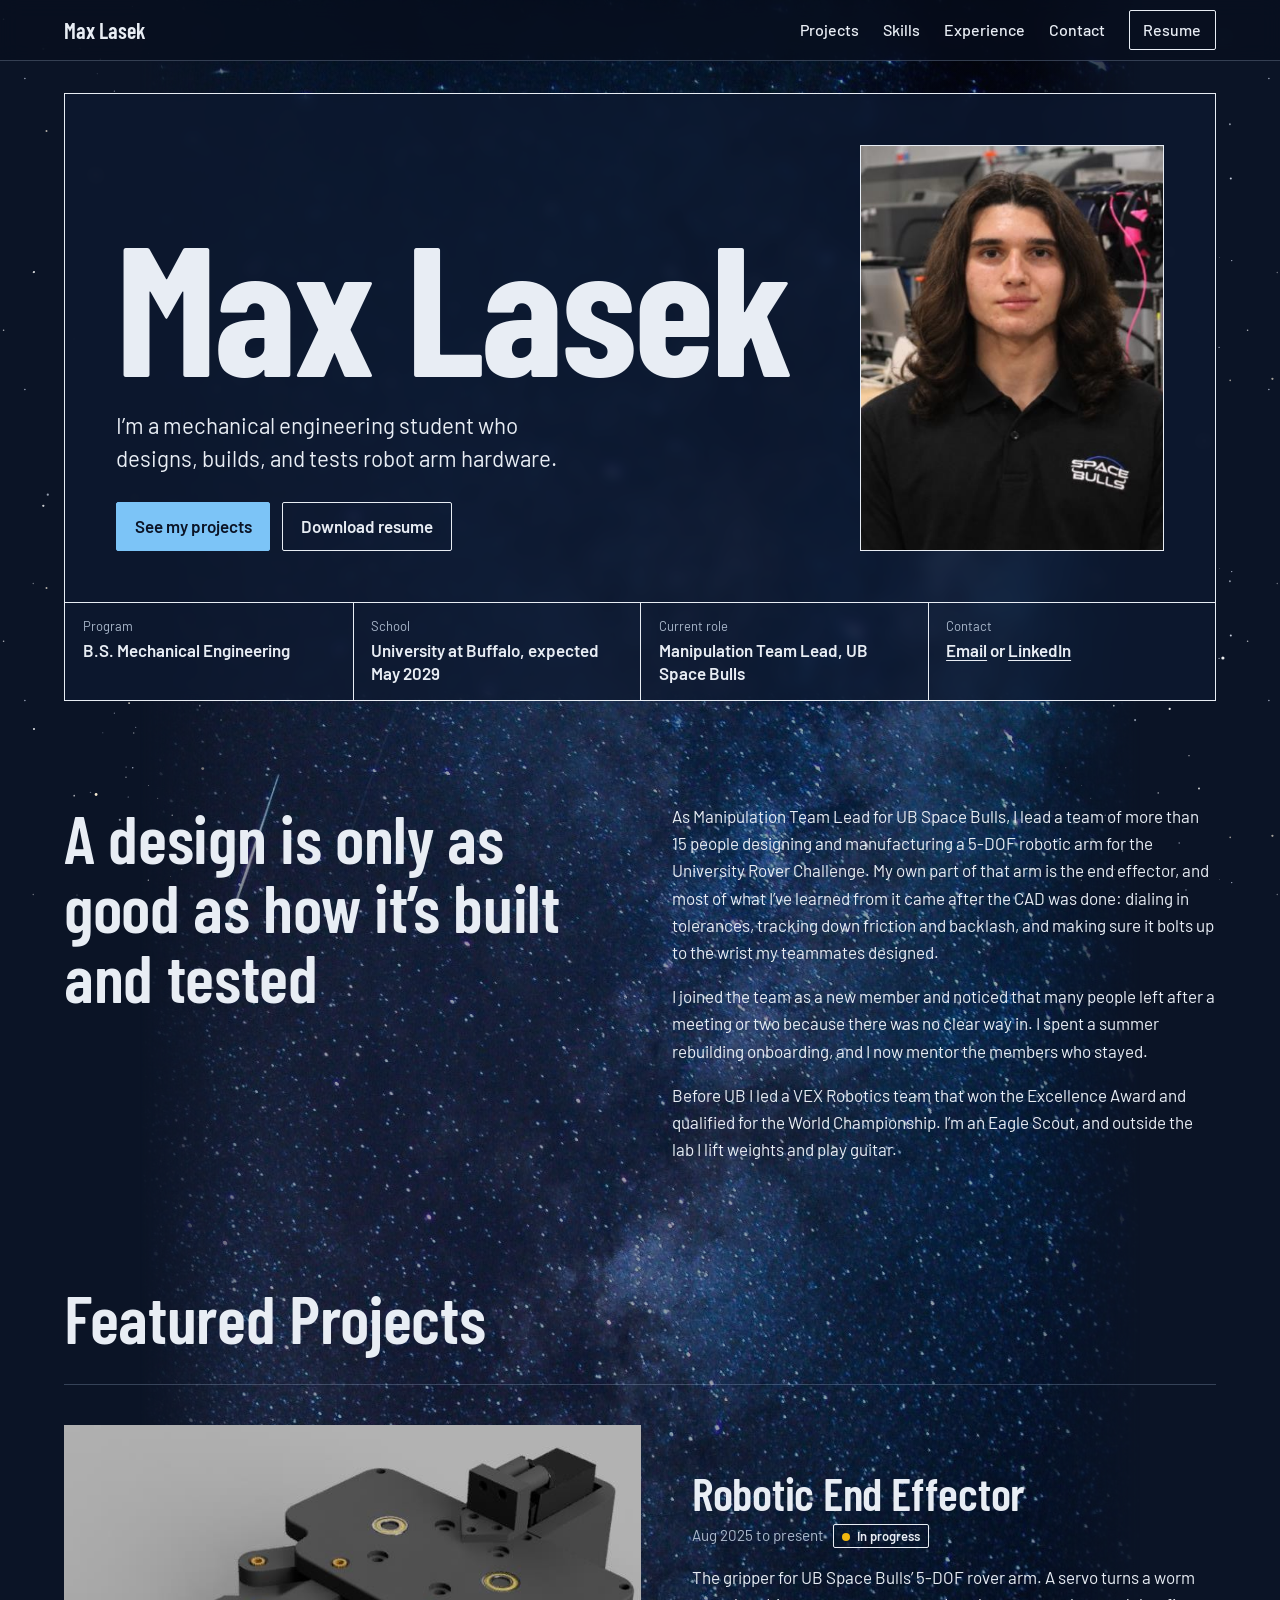
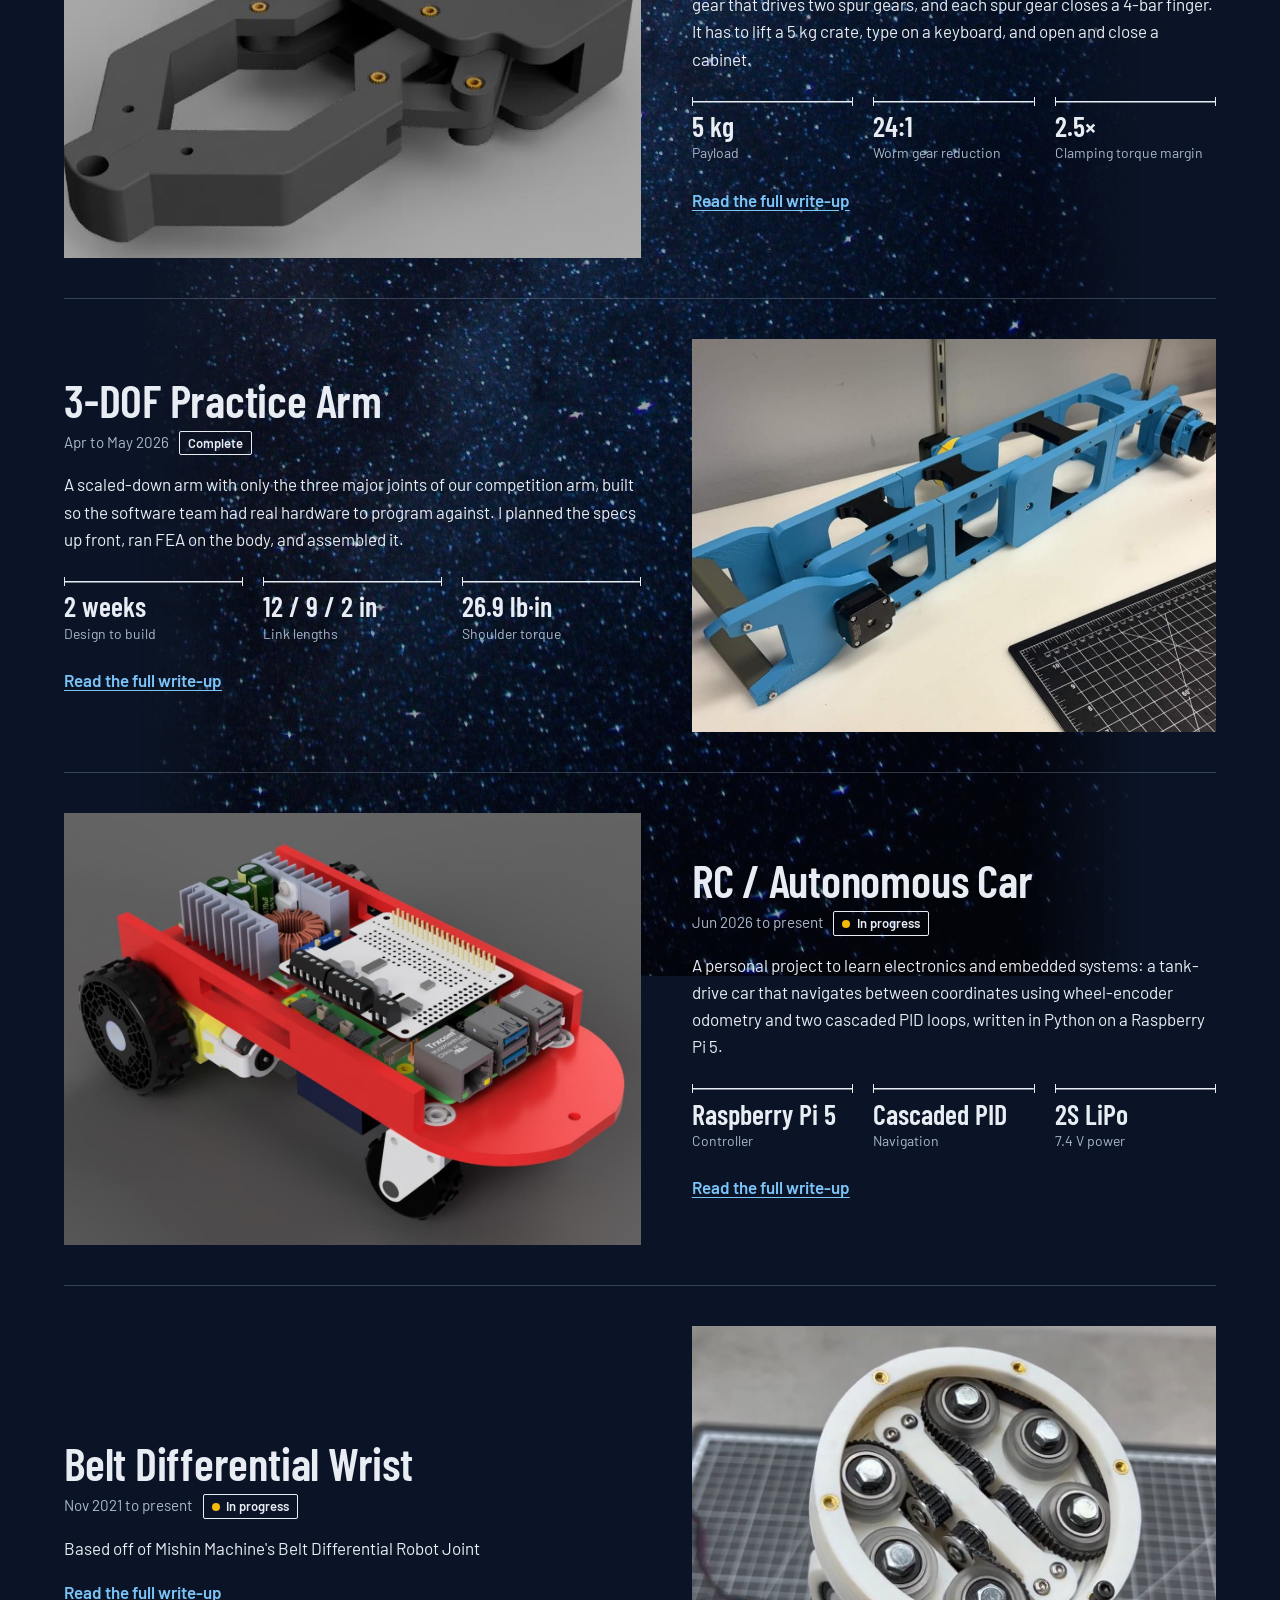
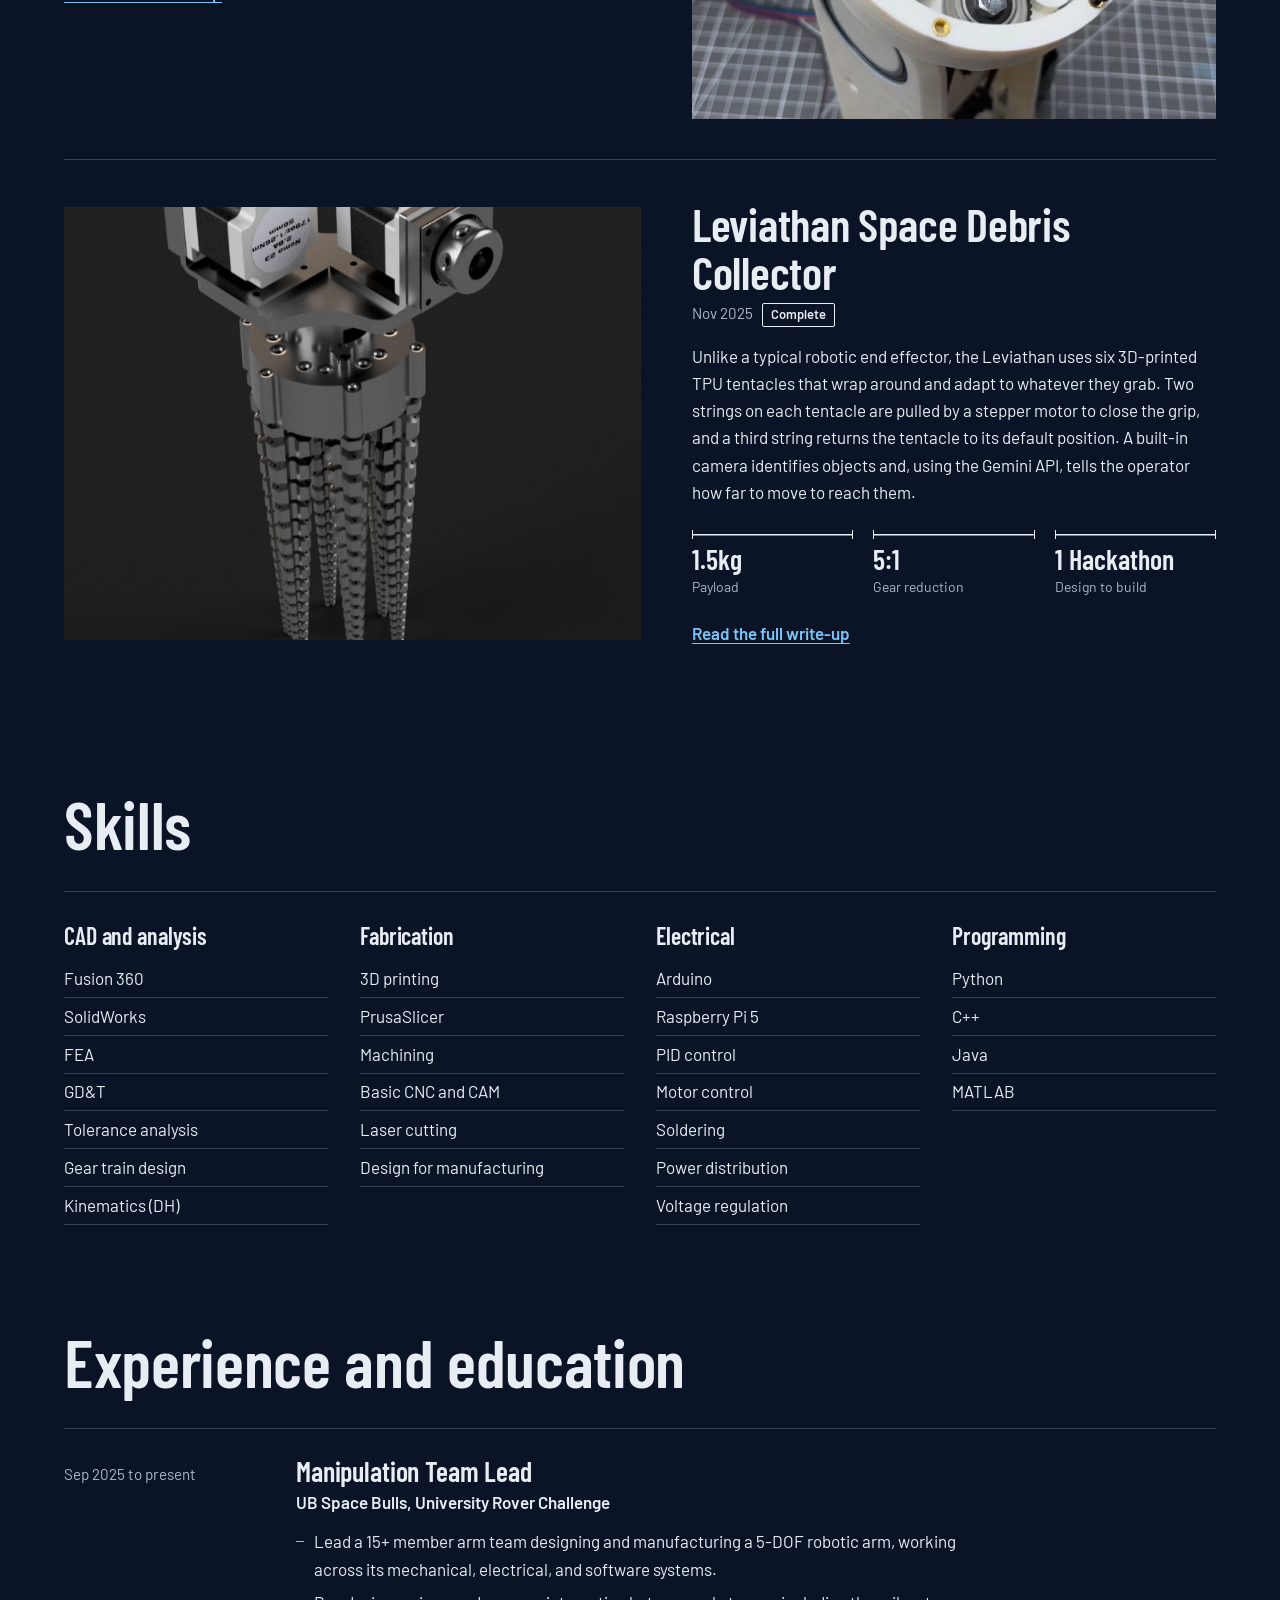
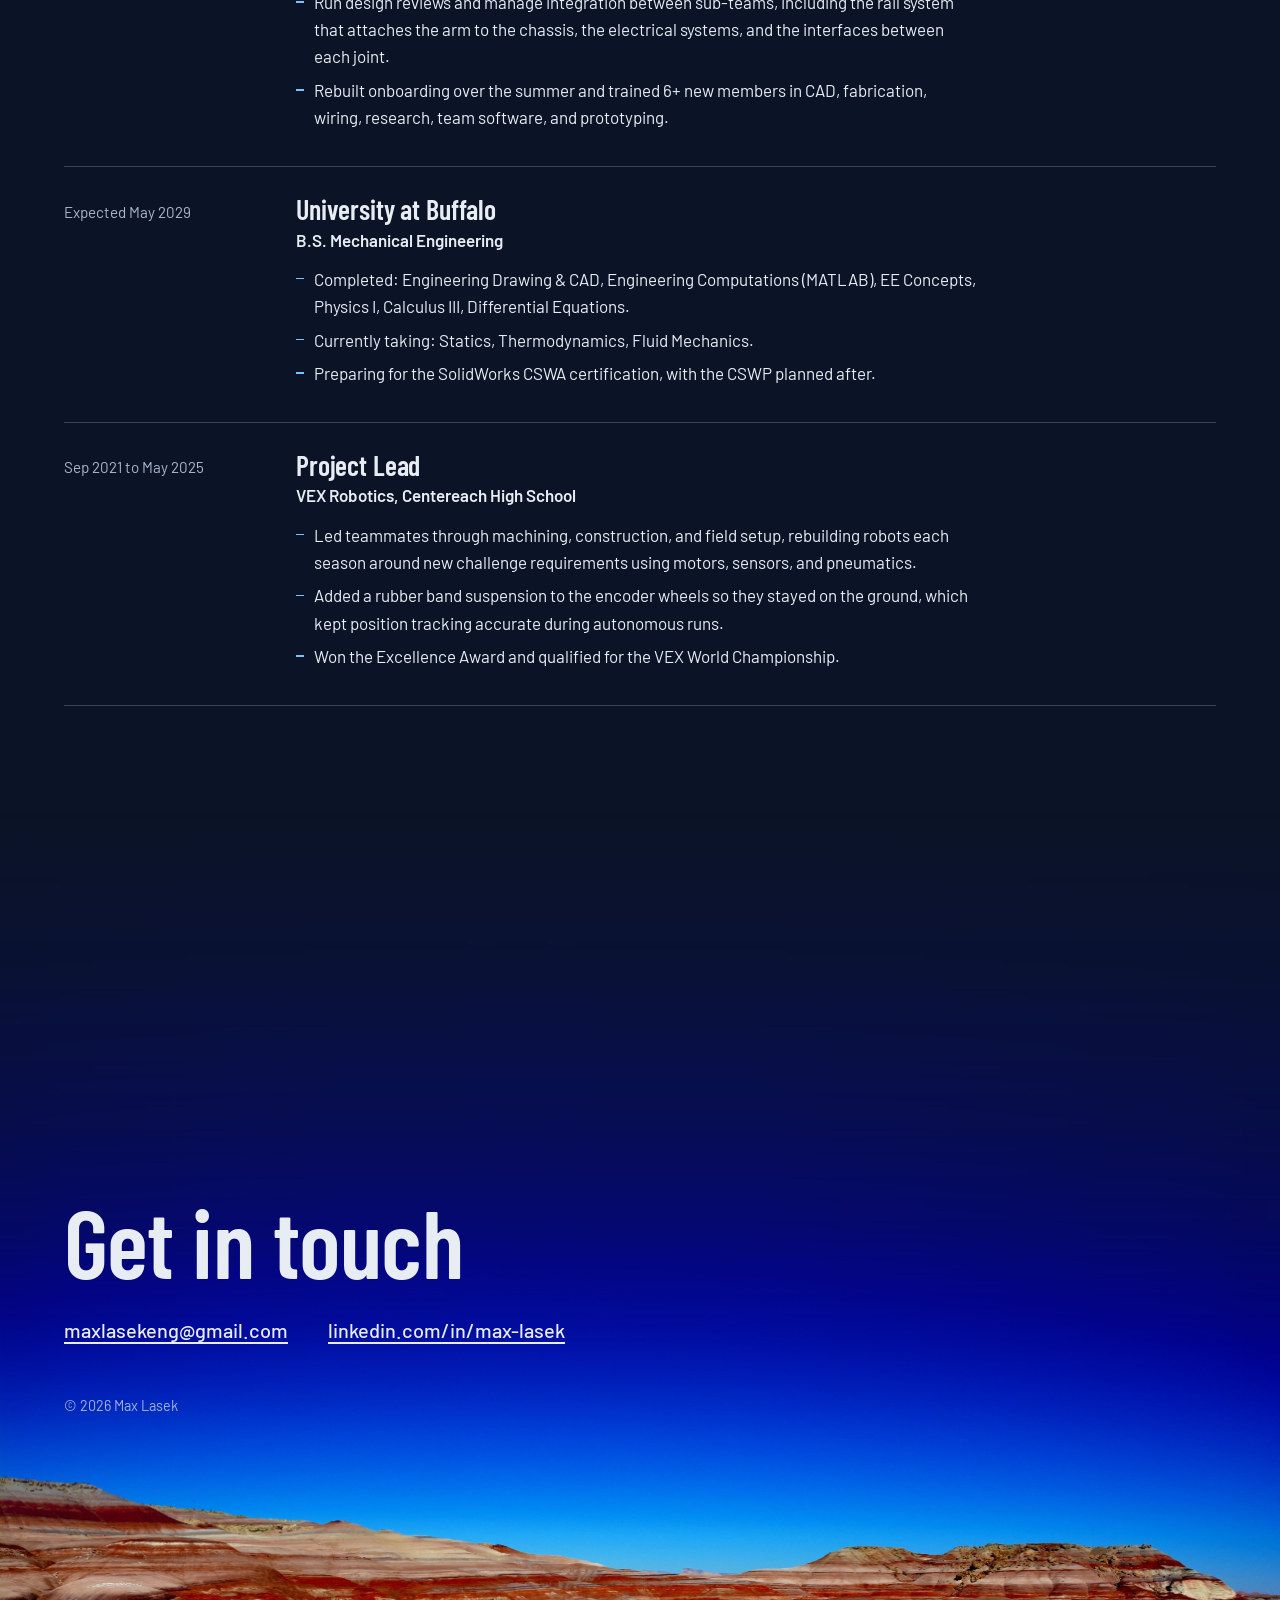
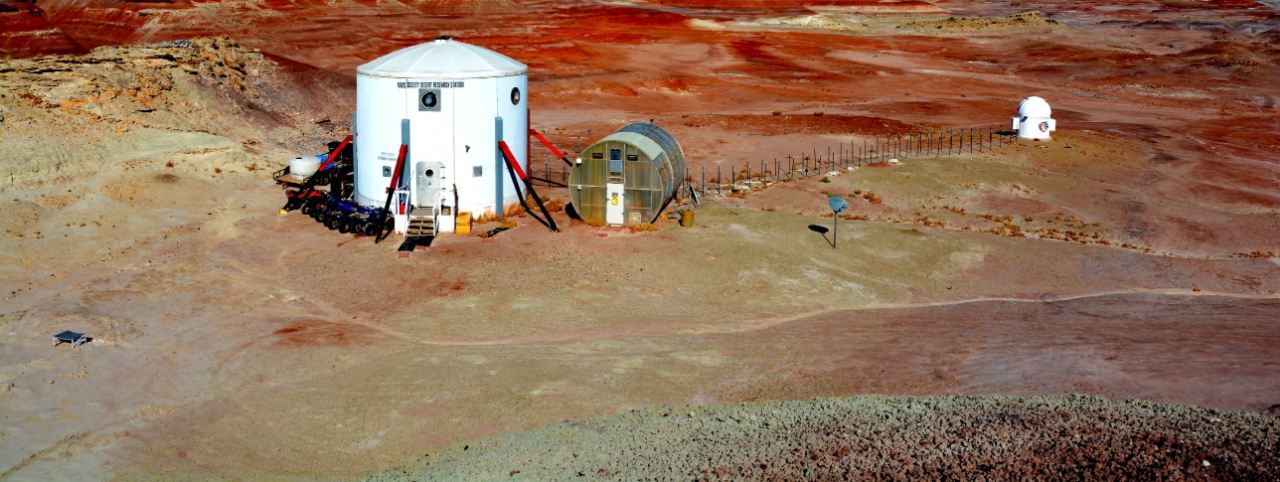
==== index.html @ e9ad7521 "Edit Home page via site editor" ====
<!DOCTYPE html>
<html lang="en"><head>
<meta charset="utf-8">
<meta name="viewport" content="width=device-width, initial-scale=1">
<title>Max Lasek | Mechanical Engineering Portfolio</title>
<meta name="description" content="Max Lasek, mechanical engineering student at the University at Buffalo and Manipulation Team Lead for UB Space Bulls. Robotics, CAD, and hands-on hardware.">
<link rel="icon" href="data:image/svg+xml,%3Csvg xmlns='http://www.w3.org/2000/svg' viewBox='0 0 64 64'%3E%3Crect width='64' height='64' fill='%23132238'/%3E%3Ctext x='32' y='44' font-family='Arial Narrow,Arial' font-weight='700' font-size='34' fill='%23fff' text-anchor='middle'%3EML%3C/text%3E%3C/svg%3E">
<link rel="preconnect" href="https://fonts.googleapis.com">
<link rel="preconnect" href="https://fonts.gstatic.com" crossorigin="">
<link href="https://fonts.googleapis.com/css2?family=Barlow:wght@400;500;600&amp;family=Barlow+Condensed:wght@600;700&amp;display=swap" rel="stylesheet">
<link rel="stylesheet" href="css/style.css">
</head>
<body>
<a class="skip" href="#main">Skip to content</a>
<header class="site-header">
  <div class="wrap">
    <a class="wordmark" href="index.html">Max Lasek</a>
    <nav class="site-nav" aria-label="Main">
      <a href="index.html#projects">Projects</a>
      <a class="hide-sm" href="index.html#skills">Skills</a>
      <a class="hide-sm" href="index.html#experience">Experience</a>
      <a href="index.html#contact">Contact</a>
      <a class="button" href="resume/Max-Lasek-Resume.pdf">Resume</a>
    </nav>
  </div>
</header>

<main id="main">
  <div class="wrap">
    <section class="sheet" aria-label="Introduction">
      <div class="sheet-main">
        <div>
          <h1>Max Lasek</h1>
          <p class="lede">I’m a mechanical engineering student who designs, builds, and tests robot arm hardware.</p>
          <div class="actions">
            <a class="button solid" href="#projects">See my projects</a>
            <a class="button" href="resume/Max-Lasek-Resume.pdf">Download resume</a>
          </div>
        </div>
        <img class="portrait" src="images/headshot.jpg" alt="Max Lasek in a Space Bulls polo, standing in the UB engineering lab" width="412" height="556">
      </div>
      <dl class="title-block">
        <div><dt>Program</dt><dd>B.S. Mechanical Engineering</dd></div>
        <div><dt>School</dt><dd>University at Buffalo, expected May 2029</dd></div>
        <div><dt>Current role</dt><dd>Manipulation Team Lead, UB Space Bulls</dd></div>
        <div><dt>Contact</dt><dd><a href="mailto:maxlasekeng@gmail.com">Email</a> or <a href="https://www.linkedin.com/in/max-lasek">LinkedIn</a></dd></div>
      </dl>
    </section>
  </div>

  <section class="section" id="about">
    <div class="wrap about">
      <h2>A design is only as good as how it’s built and tested</h2>
      <div>
        <p>As Manipulation Team Lead for UB Space Bulls, I lead a team of more than 15 people designing and manufacturing a 5-DOF robotic arm for the University Rover Challenge. My own part of that arm is the end effector, and most of what I’ve learned from it came after the CAD was done: dialing in tolerances, tracking down friction and backlash, and making sure it bolts up to the wrist my teammates designed.</p>
        <p>I joined the team as a new member and noticed that many people left after a meeting or two because there was no clear way in. I spent a summer rebuilding onboarding, and I now mentor the members who stayed.</p>
        <p>Before UB I led a VEX Robotics team that won the Excellence Award and qualified for the World Championship. I’m an Eagle Scout, and outside the lab I lift weights and play guitar.</p>
      </div>
    </div>
  </section>

  <section class="section" id="projects">
    <div class="wrap">
      <h2>Featured Projects</h2>
    <article class="project">
      <a class="project-media" href="projects/end-effector.html" tabindex="-1" aria-hidden="true"><img src="images/effector-iso.jpg" alt="" loading="lazy"></a>
      <div>
        <h3><a href="projects/end-effector.html">Robotic End Effector</a></h3>
        <p class="when">Aug 2025 to present<span class="status active">In progress</span></p>
        <p>The gripper for UB Space Bulls’ 5-DOF rover arm. A servo turns a worm gear that drives two spur gears, and each spur gear closes a 4-bar finger. It has to lift a 5 kg crate, type on a keyboard, and open and close a cabinet.</p>
        <dl class="specs"><div><dt>5 kg</dt><dd>Payload</dd></div><div><dt>24:1</dt><dd>Worm gear reduction</dd></div><div><dt>2.5×</dt><dd>Clamping torque margin</dd></div></dl>
        <a class="more" href="projects/end-effector.html">Read the full write-up</a>
      </div>
    </article>
    <article class="project">
      <a class="project-media" href="projects/practice-arm.html" tabindex="-1" aria-hidden="true"><img src="images/arm-flat.jpg" alt="" loading="lazy"></a>
      <div>
        <h3><a href="projects/practice-arm.html">3-DOF Practice Arm</a></h3>
        <p class="when">Apr to May 2026<span class="status">Complete</span></p>
        <p>A scaled-down arm with only the three major joints of our competition arm, built so the software team had real hardware to program against. I planned the specs up front, ran FEA on the body, and assembled it.</p>
        <dl class="specs"><div><dt>2 weeks</dt><dd>Design to build</dd></div><div><dt>12 / 9 / 2 in</dt><dd>Link lengths</dd></div><div><dt>26.9 lb·in</dt><dd>Shoulder torque</dd></div></dl>
        <a class="more" href="projects/practice-arm.html">Read the full write-up</a>
      </div>
    </article>
    <article class="project">
      <a class="project-media" href="projects/rc-av-car.html" tabindex="-1" aria-hidden="true"><img src="images/car.jpg" alt="" loading="lazy"></a>
      <div>
        <h3><a href="projects/rc-av-car.html">RC / Autonomous Car</a></h3>
        <p class="when">Jun 2026 to present<span class="status active">In progress</span></p>
        <p>A personal project to learn electronics and embedded systems: a tank-drive car that navigates between coordinates using wheel-encoder odometry and two cascaded PID loops, written in Python on a Raspberry Pi 5.</p>
        <dl class="specs"><div><dt>Raspberry Pi 5</dt><dd>Controller</dd></div><div><dt>Cascaded PID</dt><dd>Navigation</dd></div><div><dt>2S LiPo</dt><dd>7.4 V power</dd></div></dl>
        <a class="more" href="projects/rc-av-car.html">Read the full write-up</a>
      </div>
    </article>
    <article class="project"><a class="project-media" href="projects/belt-differential-wrist.html" tabindex="-1" aria-hidden="true"><img src="images/belt-differential-wrist-1794513456348.jpg" alt="" loading="lazy"></a><div><h3><a href="projects/belt-differential-wrist.html">Belt Differential Wrist</a></h3><p class="when">Nov 2021 to present<span class="status active">In progress</span></p><p>Based off of Mishin Machine's Belt Differential Robot Joint</p><a class="more" href="projects/belt-differential-wrist.html">Read the full write-up</a></div></article>
    <article class="project"><a class="project-media" href="projects/leviathan-space-debris-collector.html" tabindex="-1" aria-hidden="true"><img src="images/leviathan-space-debris-collector-1794522379616.jpg" alt="" loading="lazy"></a><div><h3><a href="projects/leviathan-space-debris-collector.html">Leviathan Space Debris Collector</a></h3><p class="when">Nov 2025<span class="status">Complete</span></p><p>Unlike a typical robotic end effector, the Leviathan uses six 3D-printed TPU tentacles that wrap around and adapt to whatever they grab. Two strings on each tentacle are pulled by a stepper motor to close the grip, and a third string returns the tentacle to its default position. A built-in camera identifies objects and, using the Gemini API, tells the operator how far to move to reach them.</p><dl class="specs"><div><dt>1.5kg</dt><dd>Payload</dd></div><div><dt>5:1</dt><dd>Gear reduction</dd></div><div><dt>1 Hackathon</dt><dd>Design to build</dd></div></dl><a class="more" href="projects/leviathan-space-debris-collector.html">Read the full write-up</a></div></article>
    </div>
  </section>

  <section class="section" id="skills">
    <div class="wrap">
      <h2>Skills</h2>
      <div class="skills">
        <div><h3>CAD and analysis</h3><ul><li>Fusion 360</li><li>SolidWorks</li><li>FEA</li><li>GD&amp;T</li><li>Tolerance analysis</li><li>Gear train design</li><li>Kinematics (DH)</li></ul></div>
        <div><h3>Fabrication</h3><ul><li>3D printing</li><li>PrusaSlicer</li><li>Machining</li><li>Basic CNC and CAM</li><li>Laser cutting</li><li>Design for manufacturing</li></ul></div>
        <div><h3>Electrical</h3><ul><li>Arduino</li><li>Raspberry Pi 5</li><li>PID control</li><li>Motor control</li><li>Soldering</li><li>Power distribution</li><li>Voltage regulation</li></ul></div>
        <div><h3>Programming</h3><ul><li>Python</li><li>C++</li><li>Java</li><li>MATLAB</li></ul></div>
      </div>
    </div>
  </section>

  <section class="section" id="experience">
    <div class="wrap">
      <h2>Experience and education</h2>
      <div class="timeline">
        <div class="entry">
          <p class="dates">Sep 2025 to present</p>
          <div>
            <h3>Manipulation Team Lead</h3>
            <p class="org">UB Space Bulls, University Rover Challenge</p>
            <ul>
              <li>Lead a 15+ member arm team designing and manufacturing a 5-DOF robotic arm, working across its mechanical, electrical, and software systems.</li>
              <li>Run design reviews and manage integration between sub-teams, including the rail system that attaches the arm to the chassis, the electrical systems, and the interfaces between each joint.</li>
              <li>Rebuilt onboarding over the summer and trained 6+ new members in CAD, fabrication, wiring, research, team software, and prototyping.</li>
            </ul>
          </div>
        </div>
        <div class="entry">
          <p class="dates">Expected May 2029</p>
          <div>
            <h3>University at Buffalo</h3>
            <p class="org">B.S. Mechanical Engineering</p>
            <ul>
              <li>Completed: Engineering Drawing &amp; CAD, Engineering Computations (MATLAB), EE Concepts, Physics I, Calculus III, Differential Equations.</li>
              <li>Currently taking: Statics, Thermodynamics, Fluid Mechanics.</li>
              <li>Preparing for the SolidWorks CSWA certification, with the CSWP planned after.</li>
            </ul>
          </div>
        </div>
        <div class="entry">
          <p class="dates">Sep 2021 to May 2025</p>
          <div>
            <h3>Project Lead</h3>
            <p class="org">VEX Robotics, Centereach High School</p>
            <ul>
              <li>Led teammates through machining, construction, and field setup, rebuilding robots each season around new challenge requirements using motors, sensors, and pneumatics.</li>
              <li>Added a rubber band suspension to the encoder wheels so they stayed on the ground, which kept position tracking accurate during autonomous runs.</li>
              <li>Won the Excellence Award and qualified for the VEX World Championship.</li>
            </ul>
          </div>
        </div>
      </div>
    </div>
  </section>
</main>

<footer class="contact" id="contact">
  <div class="wrap">
    <h2>Get in touch</h2>
    <div class="links">
      <a href="mailto:maxlasekeng@gmail.com">maxlasekeng@gmail.com</a>
      <a href="https://www.linkedin.com/in/max-lasek">linkedin.com/in/max-lasek</a>
    </div>
    <small>© 2026 Max Lasek</small>
  </div>
</footer>








</body></html>
---- css/style.css ----
/* Max Lasek portfolio — shared styles
   Colors come from the hardware: the blue PLA of the practice arm,
   the yellow coupling on its shoulder, and bare aluminum. */
:root {
  --bg: #eef1f4;
  --surface: #ffffff;
  --ink: #132238;
  --muted: #55657a;
  --line: #c4ccd6;
  --blue: #1670bd;
  --yellow: #f2b90f;
  --display: "Barlow Condensed", "Arial Narrow", "Helvetica Neue", Arial, sans-serif;
  --body: "Barlow", "Helvetica Neue", Arial, sans-serif;
  --wrap: 72rem;
}
@media (prefers-color-scheme: dark) {
  :root {
    color-scheme: dark;
    --bg: #13203a;
    --surface: #1b2b49;
    --ink: #e8edf4;
    --muted: #a3b1c4;
    --line: #36496e;
    --blue: #6bbcf5;
  }
}

*, *::before, *::after { box-sizing: border-box; }
html { scroll-behavior: smooth; scroll-padding-top: 5rem; }
@media (prefers-reduced-motion: reduce) { html { scroll-behavior: auto; } }
body {
  margin: 0;
  background: var(--bg);
  color: var(--ink);
  font: 400 1.0625rem/1.6 var(--body);
  -webkit-font-smoothing: antialiased;
}
img { display: block; max-width: 100%; height: auto; }
a { color: var(--blue); text-underline-offset: 0.18em; }
a:hover { text-decoration-thickness: 2px; }
:focus-visible { outline: 3px solid var(--yellow); outline-offset: 3px; }
h1, h2, h3 { font-family: var(--display); font-weight: 600; line-height: 1.02; margin: 0; letter-spacing: -0.005em; }
p { margin: 0 0 1em; max-width: 68ch; }
ul { margin: 0; padding: 0; list-style: none; }

.wrap { width: min(100% - 2.5rem, var(--wrap)); margin-inline: auto; }
.skip { position: absolute; left: -999px; }
.skip:focus { left: 1rem; top: 1rem; background: var(--surface); padding: 0.5rem 0.75rem; z-index: 20; }

/* ---------- Header ---------- */
.site-header {
  position: sticky; top: 0; z-index: 10;
  background: var(--bg);
  border-bottom: 1px solid var(--line);
}
.site-header .wrap { display: flex; align-items: center; justify-content: space-between; gap: 1rem; min-height: 3.75rem; }
.wordmark { font: 600 1.375rem/1 var(--display); color: var(--ink); text-decoration: none; white-space: nowrap; }
.site-nav { display: flex; align-items: center; gap: 1.5rem; white-space: nowrap; }
.site-nav a { color: var(--ink); text-decoration: none; font-weight: 500; font-size: 1rem; }
.site-nav a:hover { color: var(--blue); }

.button {
  display: inline-block;
  padding: 0.6rem 1.1rem;
  border: 1.5px solid var(--ink);
  color: var(--ink);
  font-weight: 600;
  text-decoration: none;
  border-radius: 2px;
}
.button:hover { background: var(--ink); color: var(--bg); }
.button.solid { background: var(--blue); border-color: var(--blue); color: #fff; }
.button.solid:hover { background: var(--ink); border-color: var(--ink); color: var(--bg); }
@media (prefers-color-scheme: dark) { .button.solid { color: #0d1830; } }
.site-nav a.button { padding: 0.4rem 0.85rem; }
.site-nav a.button:hover { color: var(--bg); }

/* ---------- Hero: laid out like a drawing sheet with a title block ---------- */
.sheet {
  margin: 2rem 0 0;
  border: 1.5px solid var(--ink);
  background: var(--surface);
}
.sheet-main {
  display: grid;
  grid-template-columns: 1fr minmax(13rem, 19rem);
  gap: 2.5rem;
  align-items: end;
  padding: clamp(1.5rem, 4vw, 3.5rem);
}
.sheet-main h1 {
  font-size: clamp(4.5rem, 15vw, 11.5rem);
  font-weight: 700;
  line-height: 0.84;
  letter-spacing: -0.015em;
  margin-bottom: 1.75rem;
}
.sheet-main .lede { font-size: clamp(1.15rem, 1.9vw, 1.4rem); line-height: 1.45; max-width: 34ch; margin-bottom: 1.75rem; }
.actions { display: flex; flex-wrap: wrap; gap: 0.75rem; }
.portrait { width: 100%; aspect-ratio: 3 / 4; object-fit: cover; border: 1.5px solid var(--ink); }

.title-block {
  display: grid;
  grid-template-columns: repeat(4, 1fr);
  border-top: 1.5px solid var(--ink);
  margin: 0;
}
.title-block div { padding: 0.85rem 1.1rem 1rem; border-left: 1px solid var(--ink); }
.title-block div:first-child { border-left: 0; }
.title-block dt { font-size: 0.8125rem; color: var(--muted); margin-bottom: 0.15rem; }
.title-block dd { margin: 0; font-weight: 600; line-height: 1.3; }
.title-block dd a { color: inherit; }

/* ---------- Sections ---------- */
.section { padding: clamp(3.5rem, 8vw, 6.5rem) 0 0; }
.section > .wrap > h2 { font-size: clamp(2.5rem, 6vw, 4.25rem); margin-bottom: 2rem; }
.about { display: grid; grid-template-columns: 1fr 1fr; gap: clamp(1.5rem, 5vw, 4rem); align-items: start; }
.about h2 { font-size: clamp(2.1rem, 4.6vw, 3.4rem); }

/* ---------- Project rows ---------- */
.project {
  display: grid;
  grid-template-columns: 1.1fr 1fr;
  gap: clamp(1.5rem, 4vw, 3.5rem);
  align-items: center;
  padding: 2.5rem 0;
  border-top: 1px solid var(--line);
}
.project:nth-of-type(even) .project-media { order: 2; }
.project-media { display: block; background: #a9a9a9; }
.project-media img { width: 100%; aspect-ratio: 4 / 3; object-fit: cover; }
.project h3 { font-size: clamp(2rem, 4vw, 2.9rem); margin-bottom: 0.4rem; }
.project h3 a { color: var(--ink); text-decoration: none; }
.project h3 a:hover { color: var(--blue); }
.when { color: var(--muted); font-size: 0.95rem; margin-bottom: 1rem; }
.status { display: inline-block; margin-left: 0.6rem; padding: 0.05rem 0.5rem; border: 1px solid currentColor; border-radius: 2px; font-size: 0.8125rem; font-weight: 600; color: var(--ink); }
.status.active::before { content: ""; display: inline-block; width: 0.5rem; height: 0.5rem; border-radius: 50%; background: var(--yellow); margin-right: 0.4rem; }

/* Spec figures sit under a dimension line, the way a length is called out on a drawing */
.specs { display: grid; grid-template-columns: repeat(3, 1fr); gap: 1.25rem; margin: 1.5rem 0; }
.specs div { position: relative; padding-top: 0.9rem; }
.specs div::before {
  content: ""; position: absolute; top: 0; left: 0; right: 0; height: 9px;
  border-left: 1.5px solid var(--ink); border-right: 1.5px solid var(--ink);
  background: linear-gradient(var(--ink), var(--ink)) center / 100% 1.5px no-repeat;
}
.specs dt { font: 600 1.75rem/1.1 var(--display); }
.specs dd { margin: 0.15rem 0 0; font-size: 0.875rem; color: var(--muted); line-height: 1.3; }
.more { font-weight: 600; }

/* ---------- Skills ---------- */
.skills { display: grid; grid-template-columns: repeat(4, 1fr); gap: 2rem; border-top: 1px solid var(--line); padding-top: 2rem; }
.skills h3 { font-size: 1.5rem; margin-bottom: 0.75rem; }
.skills li { padding: 0.3rem 0; border-bottom: 1px solid var(--line); }

/* ---------- Timeline ---------- */
.timeline { border-top: 1px solid var(--line); }
.entry { display: grid; grid-template-columns: 13rem 1fr; gap: 1.5rem; padding: 1.75rem 0; border-bottom: 1px solid var(--line); }
.entry time, .entry .dates { color: var(--muted); font-size: 0.95rem; padding-top: 0.3rem; }
.entry h3 { font-size: 1.75rem; }
.entry .org { font-weight: 600; margin: 0.2rem 0 0.75rem; }
.entry li { position: relative; padding-left: 1.1rem; margin-bottom: 0.4rem; max-width: 68ch; }
.entry li::before { content: ""; position: absolute; left: 0; top: 0.72em; width: 0.5rem; height: 1.5px; background: var(--blue); }

/* ---------- Contact / footer ---------- */
.contact { margin-top: clamp(3.5rem, 8vw, 6.5rem); background: var(--ink); color: var(--bg); padding: clamp(3rem, 7vw, 5rem) 0 2rem; }
.contact h2 { font-size: clamp(2.75rem, 8vw, 6rem); margin-bottom: 1.5rem; }
.contact a { color: inherit; }
.contact .links { display: flex; flex-wrap: wrap; gap: 0.5rem 2.5rem; font-size: 1.25rem; font-weight: 500; margin-bottom: 3rem; }
.contact small { display: block; opacity: 0.7; font-size: 0.9rem; }

/* ---------- Project pages ---------- */
.back { display: inline-block; margin: 2rem 0 1.5rem; font-weight: 600; }
.project-head h1 { font-size: clamp(3.25rem, 10vw, 7.5rem); font-weight: 700; line-height: 0.88; margin-bottom: 1rem; }
.project-head .lede { font-size: clamp(1.15rem, 1.9vw, 1.375rem); line-height: 1.45; max-width: 52ch; }
.figures { display: grid; gap: 1rem; margin: 2rem 0 0; }
.figures.two { grid-template-columns: 1.42fr 1fr; }
.figures.tall { grid-template-columns: 1fr 1.83fr; }
.figures figure { margin: 0; }
.figures img { width: 100%; height: 100%; object-fit: cover; border: 1.5px solid var(--ink); }
.figures.one img { width: auto; height: auto; max-width: 100%; max-height: 75vh; }
.figures figcaption { font-size: 0.875rem; color: var(--muted); padding-top: 0.4rem; }
.detail { display: grid; grid-template-columns: 1fr 19rem; gap: clamp(2rem, 6vw, 5rem); padding-top: 3rem; align-items: start; }
.detail h2 { font-size: 2rem; margin: 2.25rem 0 0.6rem; }
.detail h2:first-child { margin-top: 0; }
.detail h3 { font: 600 1.0625rem/1.4 var(--body); margin: 1rem 0 0.15rem; }
.side { border: 1.5px solid var(--ink); background: var(--surface); position: sticky; top: 5rem; }
.side h2 { font-size: 1.375rem; margin: 0; padding: 0.7rem 1rem; border-bottom: 1.5px solid var(--ink); }
.side h2 + ul + h2 { border-top: 1.5px solid var(--ink); }
.side li { padding: 0.5rem 1rem; border-bottom: 1px solid var(--line); line-height: 1.35; }
.side li:last-child { border-bottom: 0; }
.side li span { display: block; font-size: 0.8125rem; color: var(--muted); }
.pager { display: flex; justify-content: space-between; gap: 1rem; flex-wrap: wrap; margin-top: 4rem; padding-top: 1.5rem; border-top: 1px solid var(--line); font-weight: 600; }

/* ---------- Small screens ---------- */
@media (max-width: 54rem) {
  .sheet-main, .about, .project, .detail, .figures.two, .figures.tall { grid-template-columns: 1fr; }
  .sheet-main { align-items: start; }
  .portrait { max-width: 15rem; }
  .title-block { grid-template-columns: 1fr 1fr; }
  .title-block div:nth-child(odd) { border-left: 0; }
  .title-block div:nth-child(n+3) { border-top: 1px solid var(--ink); }
  .project:nth-of-type(even) .project-media { order: 0; }
  .skills { grid-template-columns: 1fr 1fr; }
  .entry { grid-template-columns: 1fr; gap: 0.25rem; }
  .side { position: static; }
  .site-nav { gap: 0.9rem; }
  .site-nav .hide-sm { display: none; }
}
@media (max-width: 30rem) {
  .site-nav a[href$='#contact'] { display: none; }
  .title-block { grid-template-columns: 1fr; }
  .title-block div { border-left: 0; }
  .title-block div + div { border-top: 1px solid var(--ink); }
  .specs { grid-template-columns: 1fr 1fr; }
}

/* ---------- Night sky theme ----------
   The sky stays fixed behind the page while you scroll, and the desert
   rises up at the very bottom, fading in from the night. */
:root {
  color-scheme: dark;
  --bg: #0b1426;
  --surface: rgba(14, 25, 48, 0.78);
  --ink: #e8edf4;
  --muted: #aab8cb;
  --line: rgba(170, 190, 220, 0.28);
  --blue: #7cc4f7;
}
html { background: #0b1426; }
body { background: transparent; }
body::before {
  content: "";
  position: fixed;
  top: 0;
  left: 0;
  right: 0;
  margin: 0 auto;
  /* shown at the photo's real size (1000 x 2576) so it is never stretched */
  width: min(100%, 1000px);
  height: max(100vh, calc(min(100vw, 1000px) * 2.576));
  z-index: -1;
  background:
    linear-gradient(rgba(5, 10, 24, 0.38), rgba(5, 10, 24, 0.38)),
    url("../images/sky.jpg") center top / cover no-repeat;
  will-change: transform;
}
/* On screens wider than the photo, its sides fade into a starfield */
@media (min-width: 1001px) {
  body::before {
    -webkit-mask-image: linear-gradient(to right, transparent, #000 12%, #000 88%, transparent);
    mask-image: linear-gradient(to right, transparent, #000 12%, #000 88%, transparent);
  }
}
body::after {
  content: "";
  position: fixed;
  inset: 0;
  z-index: -2;
  pointer-events: none;
  background:
    url("data:image/svg+xml,%3Csvg xmlns='http://www.w3.org/2000/svg' width='619' height='619'%3E%3Ccircle cx='96.1' cy='175.5' r='1.41' fill='%23fff1d6' fill-opacity='0.97'/%3E%3Ccircle cx='536.1' cy='478.8' r='1.57' fill='%23d8e6ff' fill-opacity='0.98'/%3E%3Ccircle cx='434.6' cy='425.9' r='1.39' fill='%23d8e6ff' fill-opacity='0.91'/%3E%3Ccircle cx='202.7' cy='149.6' r='1.47' fill='%23fff1d6' fill-opacity='0.94'/%3E%3Ccircle cx='264.0' cy='440.2' r='1.36' fill='%23d8e6ff' fill-opacity='0.96'/%3E%3Ccircle cx='272.5' cy='242.5' r='1.62' fill='%23d8e6ff' fill-opacity='0.87'/%3E%3Ccircle cx='334.4' cy='408.2' r='1.53' fill='%23d8e6ff' fill-opacity='0.86'/%3E%3Ccircle cx='585.1' cy='440.9' r='1.48' fill='%23fff' fill-opacity='0.95'/%3E%3Ccircle cx='603.9' cy='39.0' r='1.59' fill='%23fff' fill-opacity='0.92'/%3E%3C/svg%3E") 0 0 / 619px 619px,
    url("data:image/svg+xml,%3Csvg xmlns='http://www.w3.org/2000/svg' width='457' height='457'%3E%3Ccircle cx='316.8' cy='178.6' r='1.01' fill='%23e6efff' fill-opacity='0.85'/%3E%3Ccircle cx='135.0' cy='41.4' r='1.04' fill='%23fff4e0' fill-opacity='0.81'/%3E%3Ccircle cx='145.1' cy='118.7' r='0.82' fill='%23fff4e0' fill-opacity='0.80'/%3E%3Ccircle cx='358.4' cy='378.8' r='1.14' fill='%23fff4e0' fill-opacity='0.63'/%3E%3Ccircle cx='129.1' cy='246.1' r='0.94' fill='%23fff4e0' fill-opacity='0.80'/%3E%3Ccircle cx='285.0' cy='331.6' r='1.02' fill='%23fff' fill-opacity='0.76'/%3E%3Ccircle cx='380.2' cy='220.5' r='0.85' fill='%23e6efff' fill-opacity='0.80'/%3E%3Ccircle cx='255.7' cy='251.9' r='1.11' fill='%23fff' fill-opacity='0.88'/%3E%3Ccircle cx='46.5' cy='131.1' r='0.98' fill='%23fff4e0' fill-opacity='0.69'/%3E%3Ccircle cx='391.8' cy='242.3' r='1.12' fill='%23e6efff' fill-opacity='0.65'/%3E%3Ccircle cx='423.2' cy='308.9' r='1.08' fill='%23fff4e0' fill-opacity='0.67'/%3E%3Ccircle cx='443.1' cy='385.2' r='0.80' fill='%23fff4e0' fill-opacity='0.61'/%3E%3Ccircle cx='47.8' cy='37.7' r='1.12' fill='%23e6efff' fill-opacity='0.64'/%3E%3Ccircle cx='119.8' cy='362.8' r='1.05' fill='%23e6efff' fill-opacity='0.57'/%3E%3Ccircle cx='447.6' cy='37.6' r='0.83' fill='%23fff4e0' fill-opacity='0.68'/%3E%3Ccircle cx='315.9' cy='124.3' r='0.97' fill='%23e6efff' fill-opacity='0.59'/%3E%3Ccircle cx='199.8' cy='248.7' r='0.86' fill='%23fff' fill-opacity='0.82'/%3E%3Ccircle cx='316.2' cy='380.4' r='0.81' fill='%23fff4e0' fill-opacity='0.61'/%3E%3Ccircle cx='408.1' cy='128.8' r='1.09' fill='%23fff' fill-opacity='0.78'/%3E%3Ccircle cx='43.3' cy='48.8' r='1.15' fill='%23fff' fill-opacity='0.79'/%3E%3Ccircle cx='236.7' cy='32.4' r='0.98' fill='%23fff4e0' fill-opacity='0.70'/%3E%3Ccircle cx='74.2' cy='338.7' r='0.86' fill='%23fff' fill-opacity='0.63'/%3E%3Ccircle cx='402.3' cy='14.1' r='0.81' fill='%23fff4e0' fill-opacity='0.88'/%3E%3Ccircle cx='221.1' cy='263.1' r='1.05' fill='%23e6efff' fill-opacity='0.61'/%3E%3Ccircle cx='34.0' cy='272.0' r='1.05' fill='%23fff' fill-opacity='0.85'/%3E%3Ccircle cx='260.6' cy='169.3' r='0.82' fill='%23fff' fill-opacity='0.87'/%3E%3C/svg%3E") 0 0 / 457px 457px,
    url("data:image/svg+xml,%3Csvg xmlns='http://www.w3.org/2000/svg' width='311' height='311'%3E%3Ccircle cx='3.6' cy='19.3' r='0.79' fill='%23fff' fill-opacity='0.66'/%3E%3Ccircle cx='126.1' cy='145.0' r='0.53' fill='%23dfe9ff' fill-opacity='0.60'/%3E%3Ccircle cx='80.2' cy='48.5' r='0.72' fill='%23fff' fill-opacity='0.58'/%3E%3Ccircle cx='114.4' cy='91.2' r='0.64' fill='%23dfe9ff' fill-opacity='0.48'/%3E%3Ccircle cx='77.0' cy='273.0' r='0.52' fill='%23fff' fill-opacity='0.41'/%3E%3Ccircle cx='90.5' cy='170.4' r='0.72' fill='%23dfe9ff' fill-opacity='0.38'/%3E%3Ccircle cx='172.2' cy='193.3' r='0.69' fill='%23fff' fill-opacity='0.78'/%3E%3Ccircle cx='286.5' cy='257.4' r='0.46' fill='%23fff' fill-opacity='0.43'/%3E%3Ccircle cx='132.3' cy='6.3' r='0.48' fill='%23fff' fill-opacity='0.70'/%3E%3Ccircle cx='132.7' cy='145.8' r='0.78' fill='%23dfe9ff' fill-opacity='0.67'/%3E%3Ccircle cx='102.8' cy='110.8' r='0.50' fill='%23dfe9ff' fill-opacity='0.41'/%3E%3Ccircle cx='100.3' cy='59.2' r='0.67' fill='%23fff' fill-opacity='0.50'/%3E%3Ccircle cx='212.8' cy='286.5' r='0.64' fill='%23fff' fill-opacity='0.72'/%3E%3Ccircle cx='286.1' cy='36.4' r='0.64' fill='%23dfe9ff' fill-opacity='0.64'/%3E%3Ccircle cx='298.7' cy='260.6' r='0.66' fill='%23dfe9ff' fill-opacity='0.78'/%3E%3Ccircle cx='170.6' cy='254.6' r='0.45' fill='%23fff' fill-opacity='0.58'/%3E%3Ccircle cx='225.2' cy='170.9' r='0.71' fill='%23fff' fill-opacity='0.79'/%3E%3Ccircle cx='256.0' cy='133.7' r='0.67' fill='%23fff' fill-opacity='0.68'/%3E%3Ccircle cx='97.2' cy='73.7' r='0.45' fill='%23dfe9ff' fill-opacity='0.36'/%3E%3Ccircle cx='259.2' cy='196.1' r='0.46' fill='%23fff' fill-opacity='0.63'/%3E%3Ccircle cx='222.9' cy='309.4' r='0.55' fill='%23fff' fill-opacity='0.79'/%3E%3Ccircle cx='250.3' cy='194.2' r='0.74' fill='%23dfe9ff' fill-opacity='0.41'/%3E%3Ccircle cx='157.7' cy='176.3' r='0.51' fill='%23fff' fill-opacity='0.53'/%3E%3Ccircle cx='253.0' cy='267.9' r='0.71' fill='%23dfe9ff' fill-opacity='0.65'/%3E%3Ccircle cx='189.5' cy='229.0' r='0.78' fill='%23fff' fill-opacity='0.57'/%3E%3Ccircle cx='181.6' cy='247.5' r='0.75' fill='%23fff' fill-opacity='0.44'/%3E%3Ccircle cx='148.6' cy='163.5' r='0.51' fill='%23fff' fill-opacity='0.46'/%3E%3Ccircle cx='148.5' cy='53.1' r='0.45' fill='%23fff' fill-opacity='0.43'/%3E%3Ccircle cx='33.3' cy='272.5' r='0.79' fill='%23fff' fill-opacity='0.38'/%3E%3Ccircle cx='126.0' cy='155.2' r='0.71' fill='%23fff' fill-opacity='0.52'/%3E%3Ccircle cx='246.2' cy='221.0' r='0.73' fill='%23dfe9ff' fill-opacity='0.59'/%3E%3Ccircle cx='128.2' cy='175.0' r='0.55' fill='%23dfe9ff' fill-opacity='0.59'/%3E%3Ccircle cx='24.9' cy='78.4' r='0.74' fill='%23dfe9ff' fill-opacity='0.72'/%3E%3Ccircle cx='133.7' cy='111.0' r='0.77' fill='%23fff' fill-opacity='0.46'/%3E%3Ccircle cx='148.3' cy='258.2' r='0.59' fill='%23fff' fill-opacity='0.79'/%3E%3Ccircle cx='135.7' cy='105.3' r='0.64' fill='%23dfe9ff' fill-opacity='0.48'/%3E%3Ccircle cx='178.0' cy='306.7' r='0.74' fill='%23fff' fill-opacity='0.57'/%3E%3Ccircle cx='217.0' cy='289.6' r='0.64' fill='%23fff' fill-opacity='0.65'/%3E%3C/svg%3E") 0 0 / 311px 311px;
}
/* As the page scrolls from top to bottom, the sky slides up from its top edge to its bottom edge */
@supports (animation-timeline: scroll()) {
  body::before {
    animation: sky-pan linear both;
    animation-timeline: scroll(root block);
  }
}
@keyframes sky-pan {
  from { transform: translateY(0); }
  to { transform: translateY(calc(100vh - 100%)); }
}
.site-header {
  background: rgba(8, 14, 30, 0.72);
  -webkit-backdrop-filter: blur(10px);
  backdrop-filter: blur(10px);
  border-bottom-color: var(--line);
}
.sheet, .side {
  -webkit-backdrop-filter: blur(6px);
  backdrop-filter: blur(6px);
}
.button.solid { color: #0b1426; }
.contact {
  position: relative;
  isolation: isolate;
  background: transparent;
  color: var(--ink);
  padding-top: clamp(18rem, 30vw, 28rem);
  padding-bottom: 0;
}
.contact small { margin-bottom: 1rem; }
.contact .wrap { position: relative; z-index: 1; }
/* A band of the desert photo's own sky color, matched to its top edge from left to right,
   fading in from the night above so the photo itself needs no fade */
.contact::before {
  content: "";
  position: absolute;
  inset: 0;
  z-index: -1;
  background: url("[data-uri]") center / 100% 100% no-repeat;
  -webkit-mask-image: linear-gradient(to bottom, transparent 0, rgba(0, 0, 0, 0.12) 10rem, rgba(0, 0, 0, 0.35) 20rem, rgba(0, 0, 0, 0.7) 30rem, #000 40rem);
  mask-image: linear-gradient(to bottom, transparent 0, rgba(0, 0, 0, 0.12) 10rem, rgba(0, 0, 0, 0.35) 20rem, rgba(0, 0, 0, 0.7) 30rem, #000 40rem);
}
.contact::after {
  content: "";
  display: block;
  width: 100%;
  aspect-ratio: 850 / 567;
  /* pulled up so "Get in touch" sits in the photo's sky */
  margin-top: -16vw;
  background: url("../images/desert.jpg") center top / 100% 100% no-repeat;
  /* the photo's top edge melts into the blue band above it */
  -webkit-mask-image: linear-gradient(to bottom, transparent 0, rgba(0, 0, 0, 0.25) 12%, rgba(0, 0, 0, 0.65) 24%, #000 36%);
  mask-image: linear-gradient(to bottom, transparent 0, rgba(0, 0, 0, 0.25) 12%, rgba(0, 0, 0, 0.65) 24%, #000 36%);
}
/* The Contact link lands with "Get in touch" near the top and the desert in view below */
.contact { scroll-margin-top: calc(1.5rem - clamp(18rem, 30vw, 28rem)); }
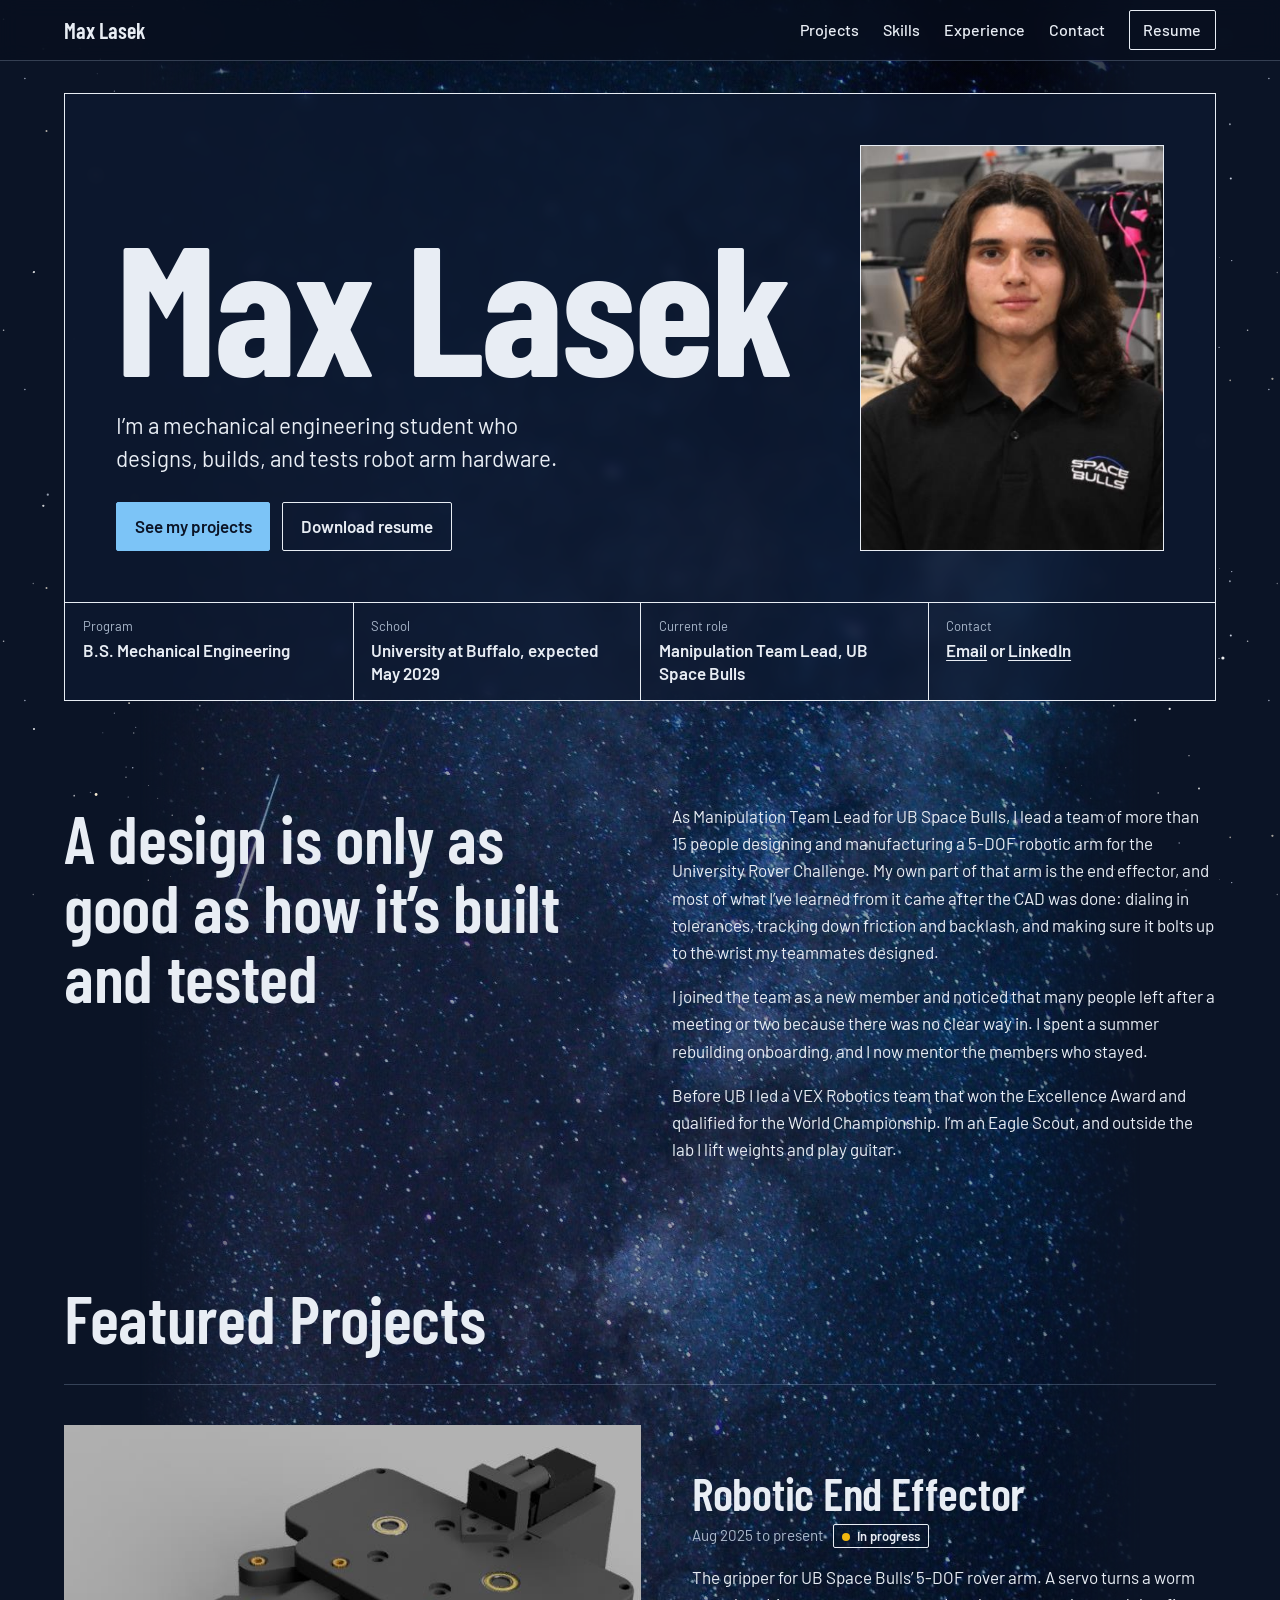
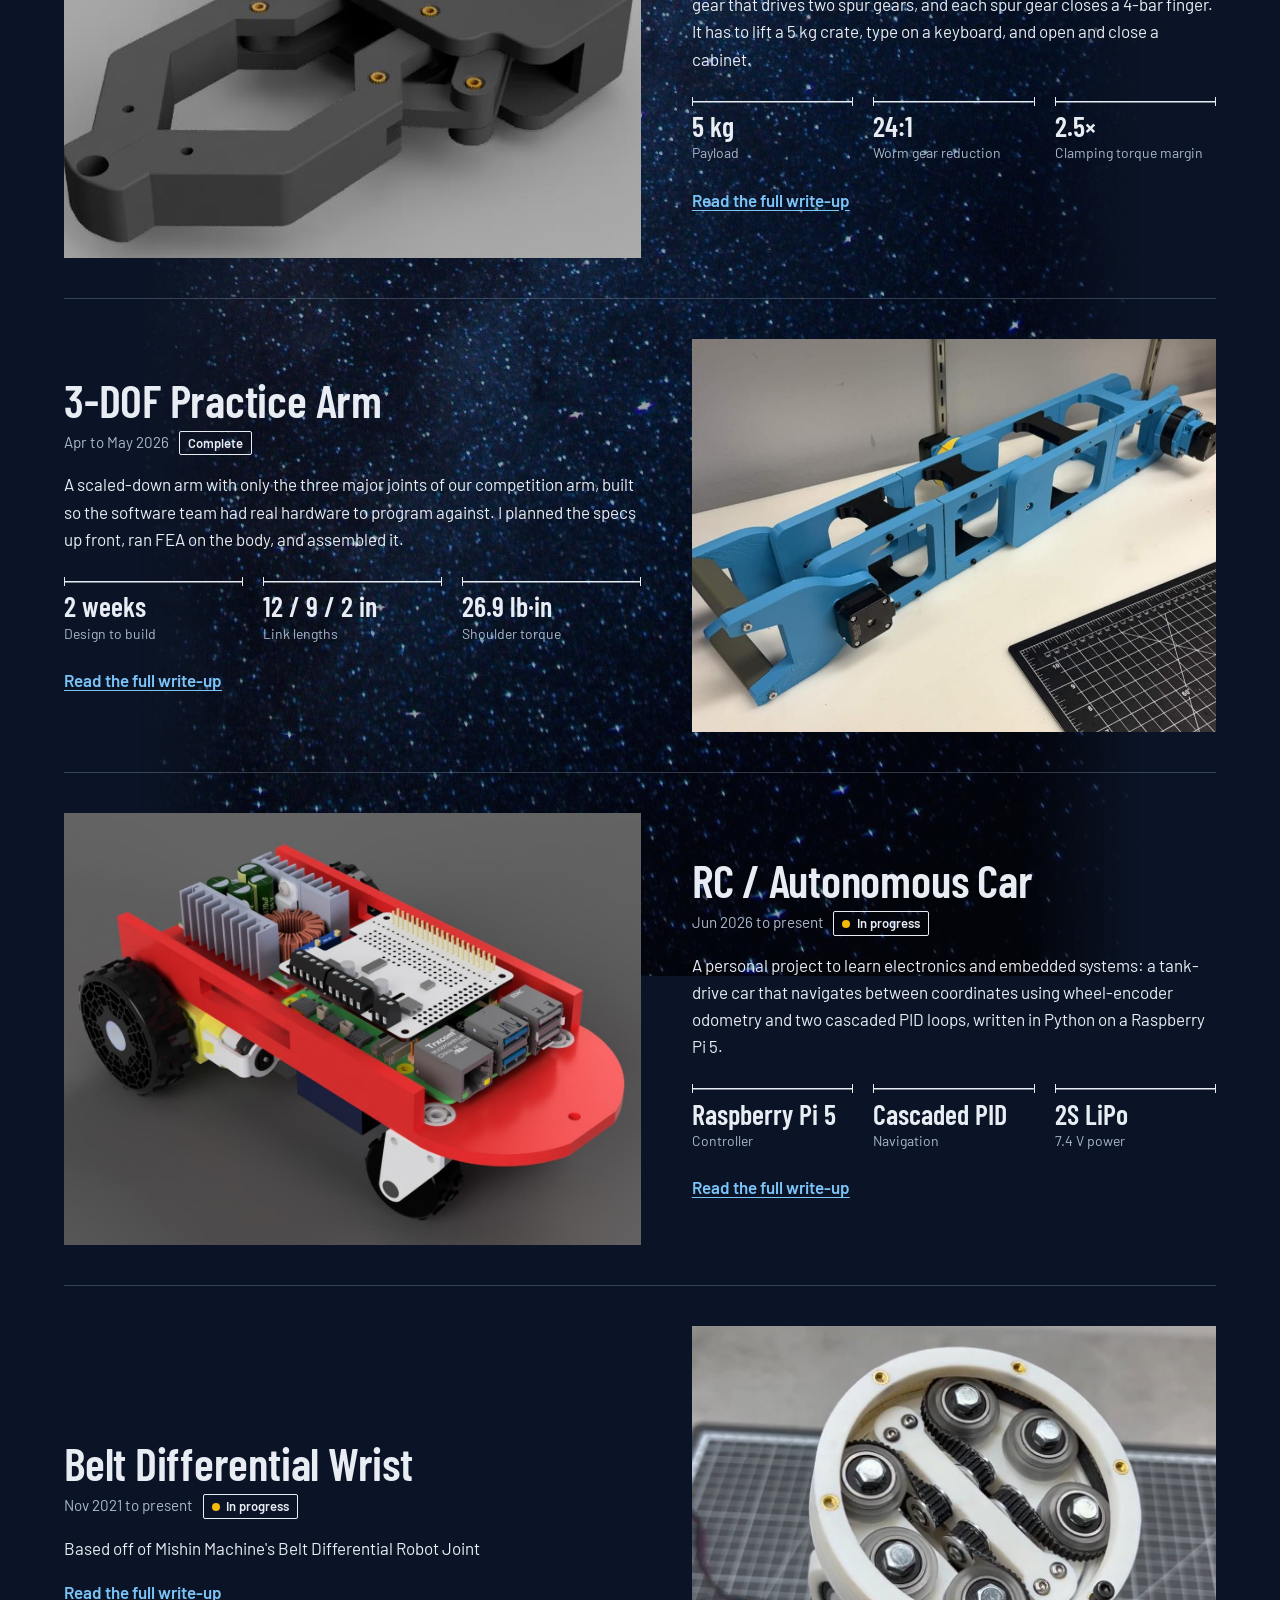
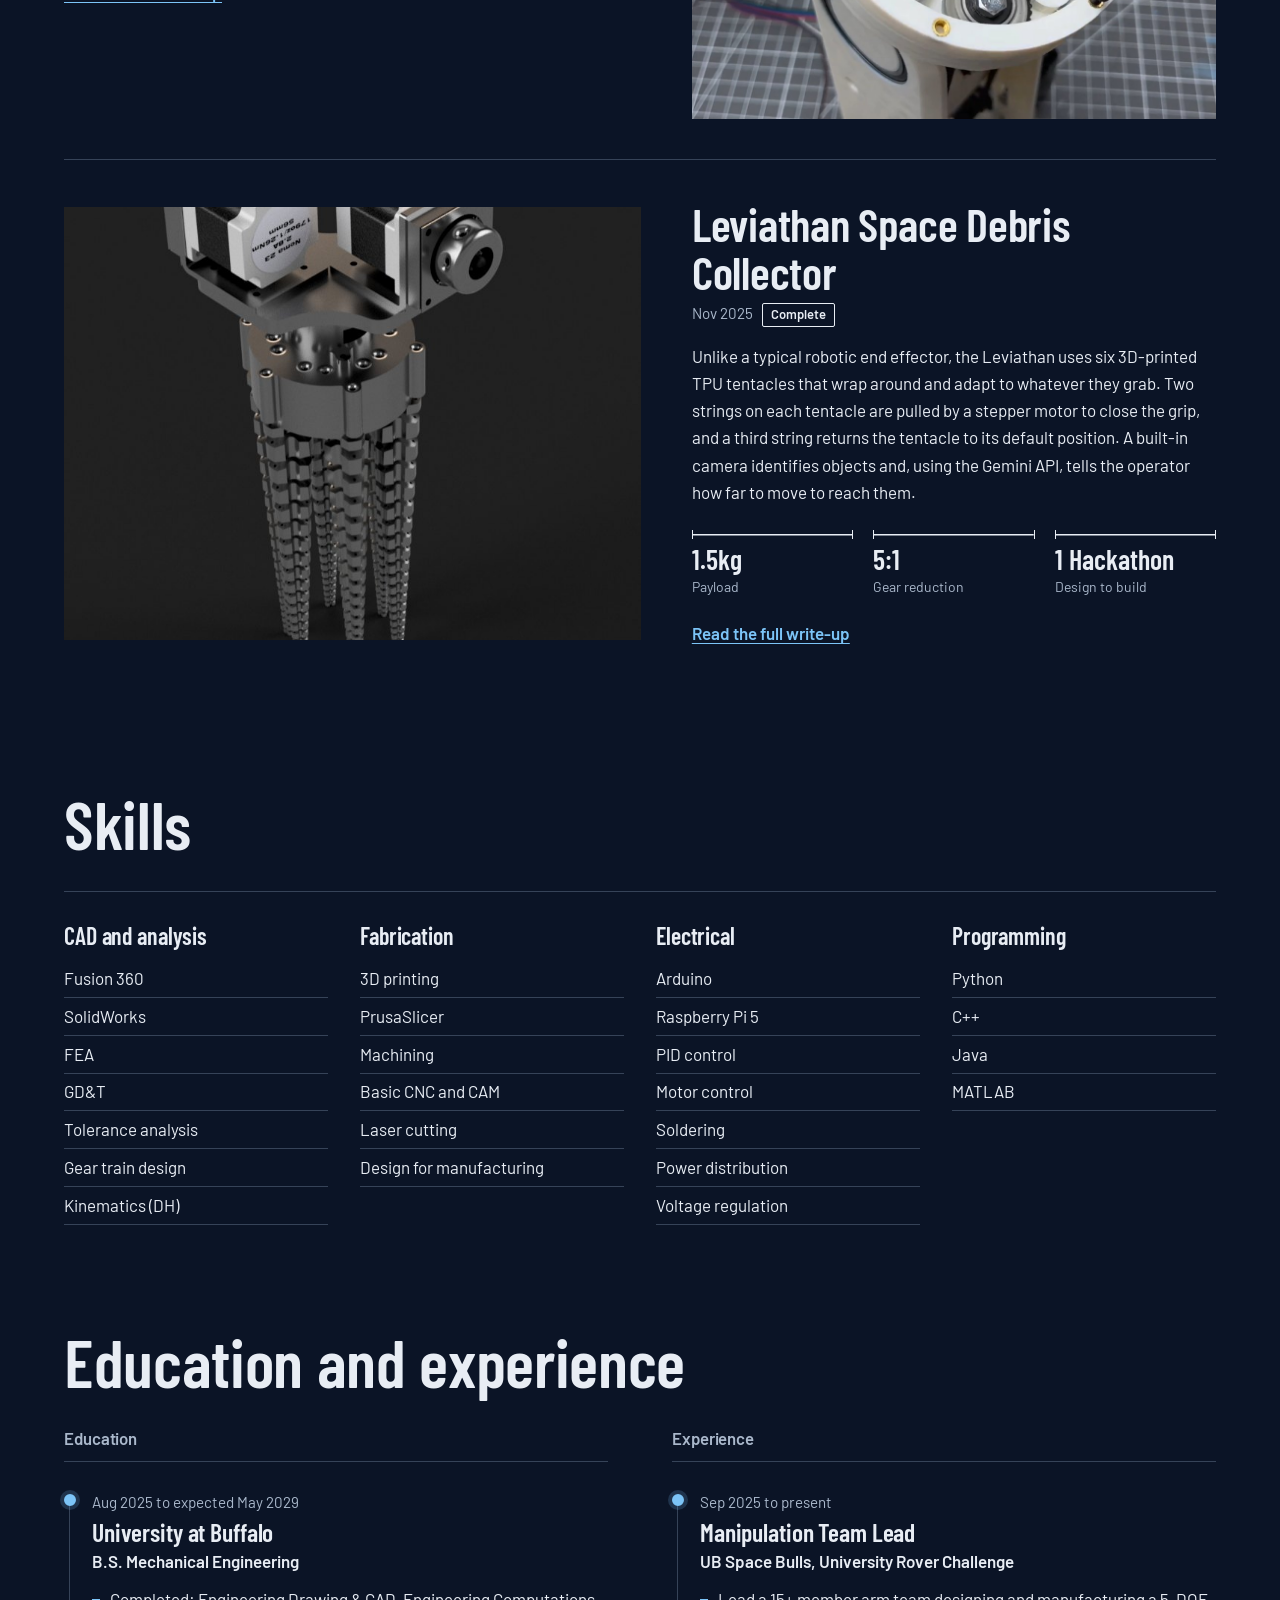
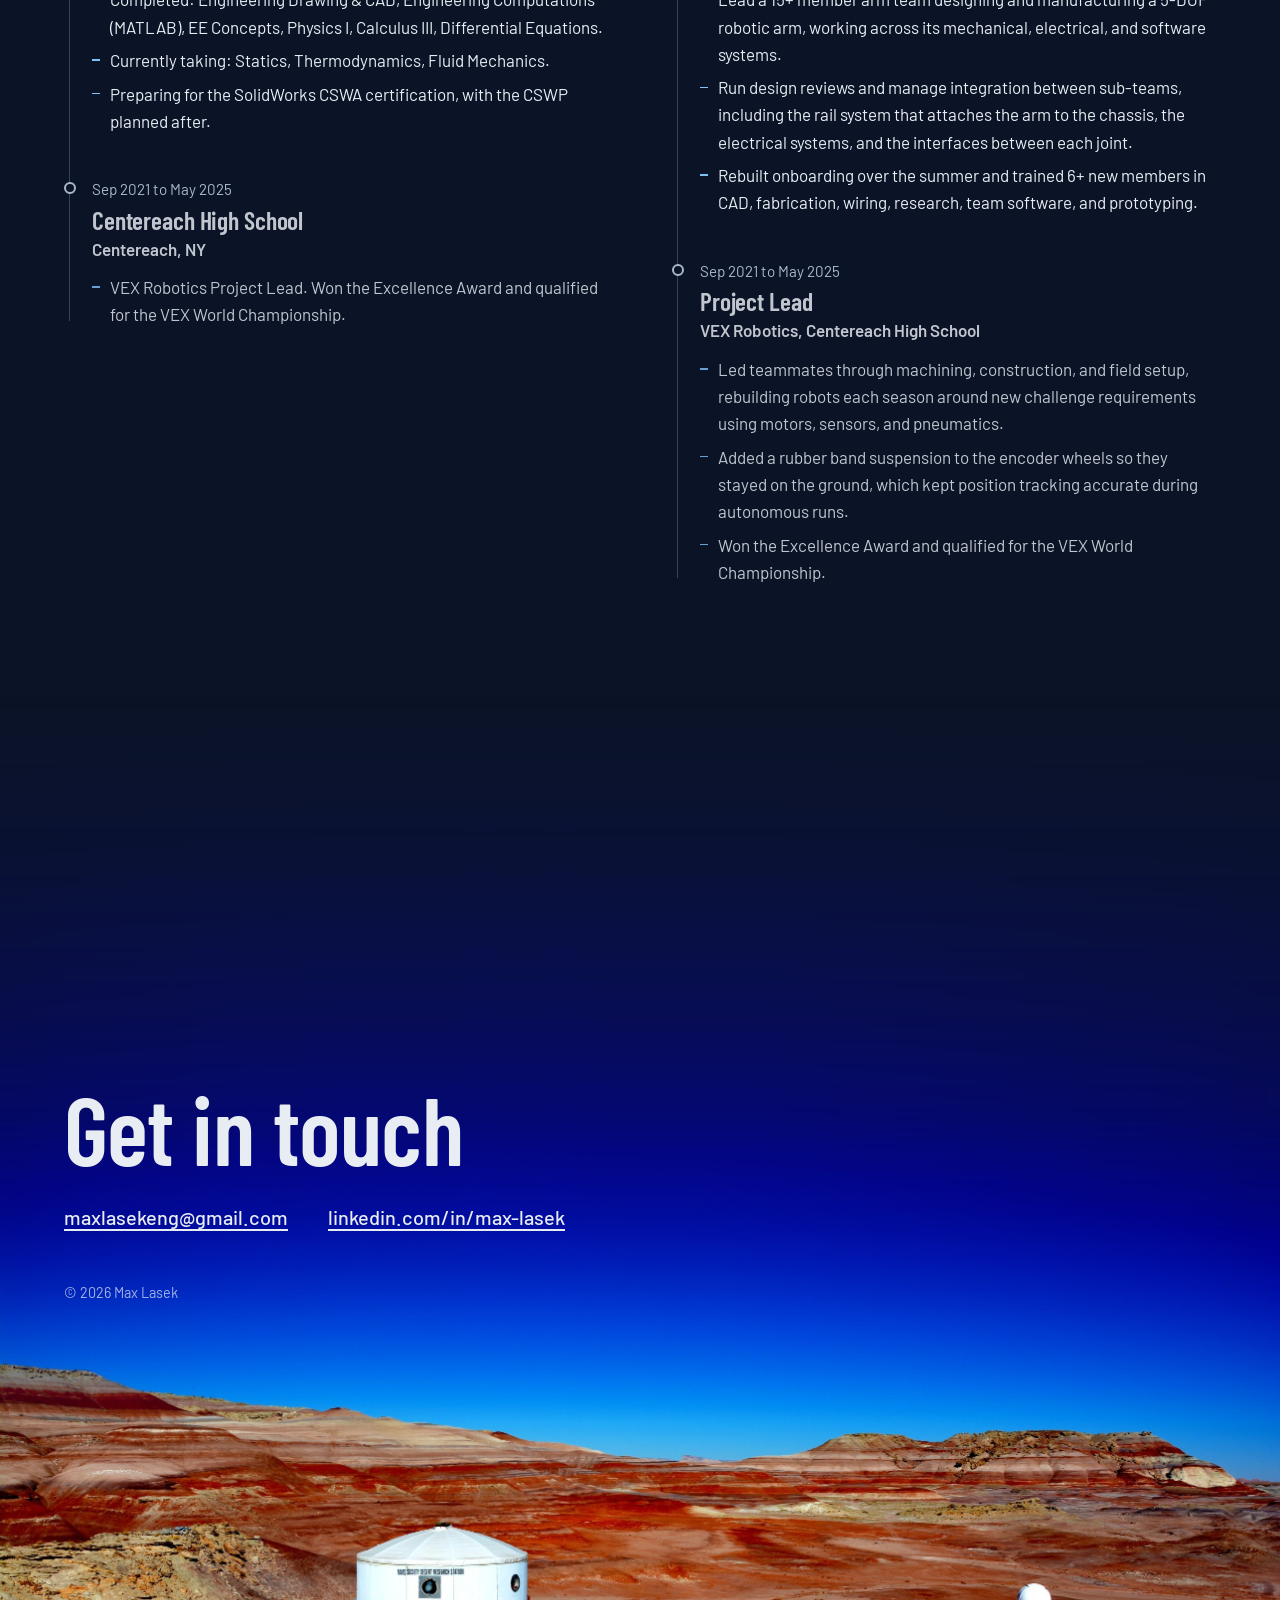
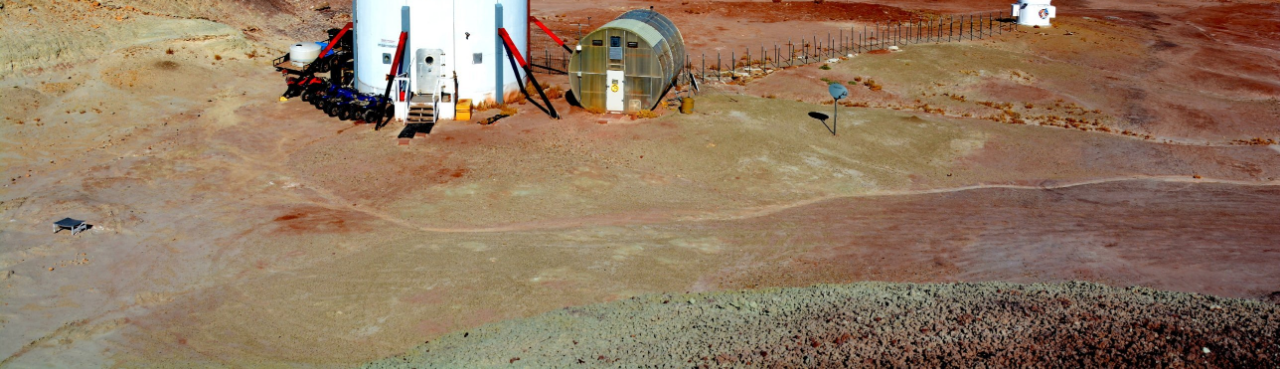
==== commit b72da5f9: "Add files via upload" ====
--- a/index.html
+++ b/index.html
@@ -111,43 +111,55 @@
 
   <section class="section" id="experience">
     <div class="wrap">
-      <h2>Experience and education</h2>
-      <div class="timeline">
-        <div class="entry">
-          <p class="dates">Sep 2025 to present</p>
-          <div>
-            <h3>Manipulation Team Lead</h3>
-            <p class="org">UB Space Bulls, University Rover Challenge</p>
-            <ul>
-              <li>Lead a 15+ member arm team designing and manufacturing a 5-DOF robotic arm, working across its mechanical, electrical, and software systems.</li>
-              <li>Run design reviews and manage integration between sub-teams, including the rail system that attaches the arm to the chassis, the electrical systems, and the interfaces between each joint.</li>
-              <li>Rebuilt onboarding over the summer and trained 6+ new members in CAD, fabrication, wiring, research, team software, and prototyping.</li>
-            </ul>
-          </div>
+      <h2>Education and experience</h2>
+      <div class="tl-grid">
+        <div class="tl-col">
+          <h3 class="tl-head">Education</h3>
+          <ol class="tl">
+            <li class="tl-item now">
+              <p class="dates">Aug 2025 to expected May 2029</p>
+              <h3>University at Buffalo</h3>
+              <p class="org">B.S. Mechanical Engineering</p>
+              <ul>
+                <li>Completed: Engineering Drawing &amp; CAD, Engineering Computations (MATLAB), EE Concepts, Physics I, Calculus III, Differential Equations.</li>
+                <li>Currently taking: Statics, Thermodynamics, Fluid Mechanics.</li>
+                <li>Preparing for the SolidWorks CSWA certification, with the CSWP planned after.</li>
+              </ul>
+            </li>
+            <li class="tl-item">
+              <p class="dates">Sep 2021 to May 2025</p>
+              <h3>Centereach High School</h3>
+              <p class="org">Centereach, NY</p>
+              <ul>
+                <li>VEX Robotics Project Lead. Won the Excellence Award and qualified for the VEX World Championship.</li>
+              </ul>
+            </li>
+          </ol>
         </div>
-        <div class="entry">
-          <p class="dates">Expected May 2029</p>
-          <div>
-            <h3>University at Buffalo</h3>
-            <p class="org">B.S. Mechanical Engineering</p>
-            <ul>
-              <li>Completed: Engineering Drawing &amp; CAD, Engineering Computations (MATLAB), EE Concepts, Physics I, Calculus III, Differential Equations.</li>
-              <li>Currently taking: Statics, Thermodynamics, Fluid Mechanics.</li>
-              <li>Preparing for the SolidWorks CSWA certification, with the CSWP planned after.</li>
-            </ul>
-          </div>
-        </div>
-        <div class="entry">
-          <p class="dates">Sep 2021 to May 2025</p>
-          <div>
-            <h3>Project Lead</h3>
-            <p class="org">VEX Robotics, Centereach High School</p>
-            <ul>
-              <li>Led teammates through machining, construction, and field setup, rebuilding robots each season around new challenge requirements using motors, sensors, and pneumatics.</li>
-              <li>Added a rubber band suspension to the encoder wheels so they stayed on the ground, which kept position tracking accurate during autonomous runs.</li>
-              <li>Won the Excellence Award and qualified for the VEX World Championship.</li>
-            </ul>
-          </div>
+        <div class="tl-col">
+          <h3 class="tl-head">Experience</h3>
+          <ol class="tl">
+            <li class="tl-item now">
+              <p class="dates">Sep 2025 to present</p>
+              <h3>Manipulation Team Lead</h3>
+              <p class="org">UB Space Bulls, University Rover Challenge</p>
+              <ul>
+                <li>Lead a 15+ member arm team designing and manufacturing a 5-DOF robotic arm, working across its mechanical, electrical, and software systems.</li>
+                <li>Run design reviews and manage integration between sub-teams, including the rail system that attaches the arm to the chassis, the electrical systems, and the interfaces between each joint.</li>
+                <li>Rebuilt onboarding over the summer and trained 6+ new members in CAD, fabrication, wiring, research, team software, and prototyping.</li>
+              </ul>
+            </li>
+            <li class="tl-item">
+              <p class="dates">Sep 2021 to May 2025</p>
+              <h3>Project Lead</h3>
+              <p class="org">VEX Robotics, Centereach High School</p>
+              <ul>
+                <li>Led teammates through machining, construction, and field setup, rebuilding robots each season around new challenge requirements using motors, sensors, and pneumatics.</li>
+                <li>Added a rubber band suspension to the encoder wheels so they stayed on the ground, which kept position tracking accurate during autonomous runs.</li>
+                <li>Won the Excellence Award and qualified for the VEX World Championship.</li>
+              </ul>
+            </li>
+          </ol>
         </div>
       </div>
     </div>
--- a/css/style.css
+++ b/css/style.css
@@ -320,3 +320,26 @@
 }
 /* The Contact link lands with "Get in touch" near the top and the desert in view below */
 .contact { scroll-margin-top: calc(1.5rem - clamp(18rem, 30vw, 28rem)); }
+
+/* ---------- Two-column timeline ----------
+   Each column runs down a line; a dot marks each entry.
+   Entries marked "now" get a solid blue dot, past ones a hollow dot. */
+.tl-grid { display: grid; grid-template-columns: 1fr 1fr; gap: 2rem clamp(2rem, 5vw, 4.5rem); }
+.tl-head { font: 600 1.05rem/1.2 var(--body); color: var(--muted); padding-bottom: 0.75rem; border-bottom: 1px solid var(--line); margin-bottom: 1.75rem; }
+.tl { list-style: none; margin: 0; padding: 0 0 0 1.75rem; position: relative; }
+.tl::before { content: ""; position: absolute; left: 0.3rem; top: 0.45rem; bottom: 0.5rem; width: 1.5px; background: var(--line); }
+.tl-item { position: relative; padding-bottom: 2.25rem; }
+.tl-item:last-child { padding-bottom: 0; }
+.tl-item::before {
+  content: ""; position: absolute; left: -1.75rem; top: 0.3rem;
+  width: 0.75rem; height: 0.75rem; border-radius: 50%;
+  background: var(--bg); border: 2px solid var(--muted);
+}
+.tl-item.now::before { background: var(--blue); border-color: var(--blue); box-shadow: 0 0 0 4px rgba(124, 196, 247, 0.18); }
+.tl-item .dates { color: var(--muted); font-size: 0.95rem; margin: 0 0 0.3rem; }
+.tl-item h3 { font-size: 1.6rem; }
+.tl-item .org { font-weight: 600; margin: 0.2rem 0 0.7rem; }
+.tl-item ul li { position: relative; padding-left: 1.1rem; margin-bottom: 0.4rem; max-width: 62ch; }
+.tl-item ul li::before { content: ""; position: absolute; left: 0; top: 0.72em; width: 0.5rem; height: 1.5px; background: var(--blue); }
+.tl-item:not(.now) > :not(.dates) { opacity: 0.82; }
+@media (max-width: 54rem) { .tl-grid { grid-template-columns: 1fr; } }
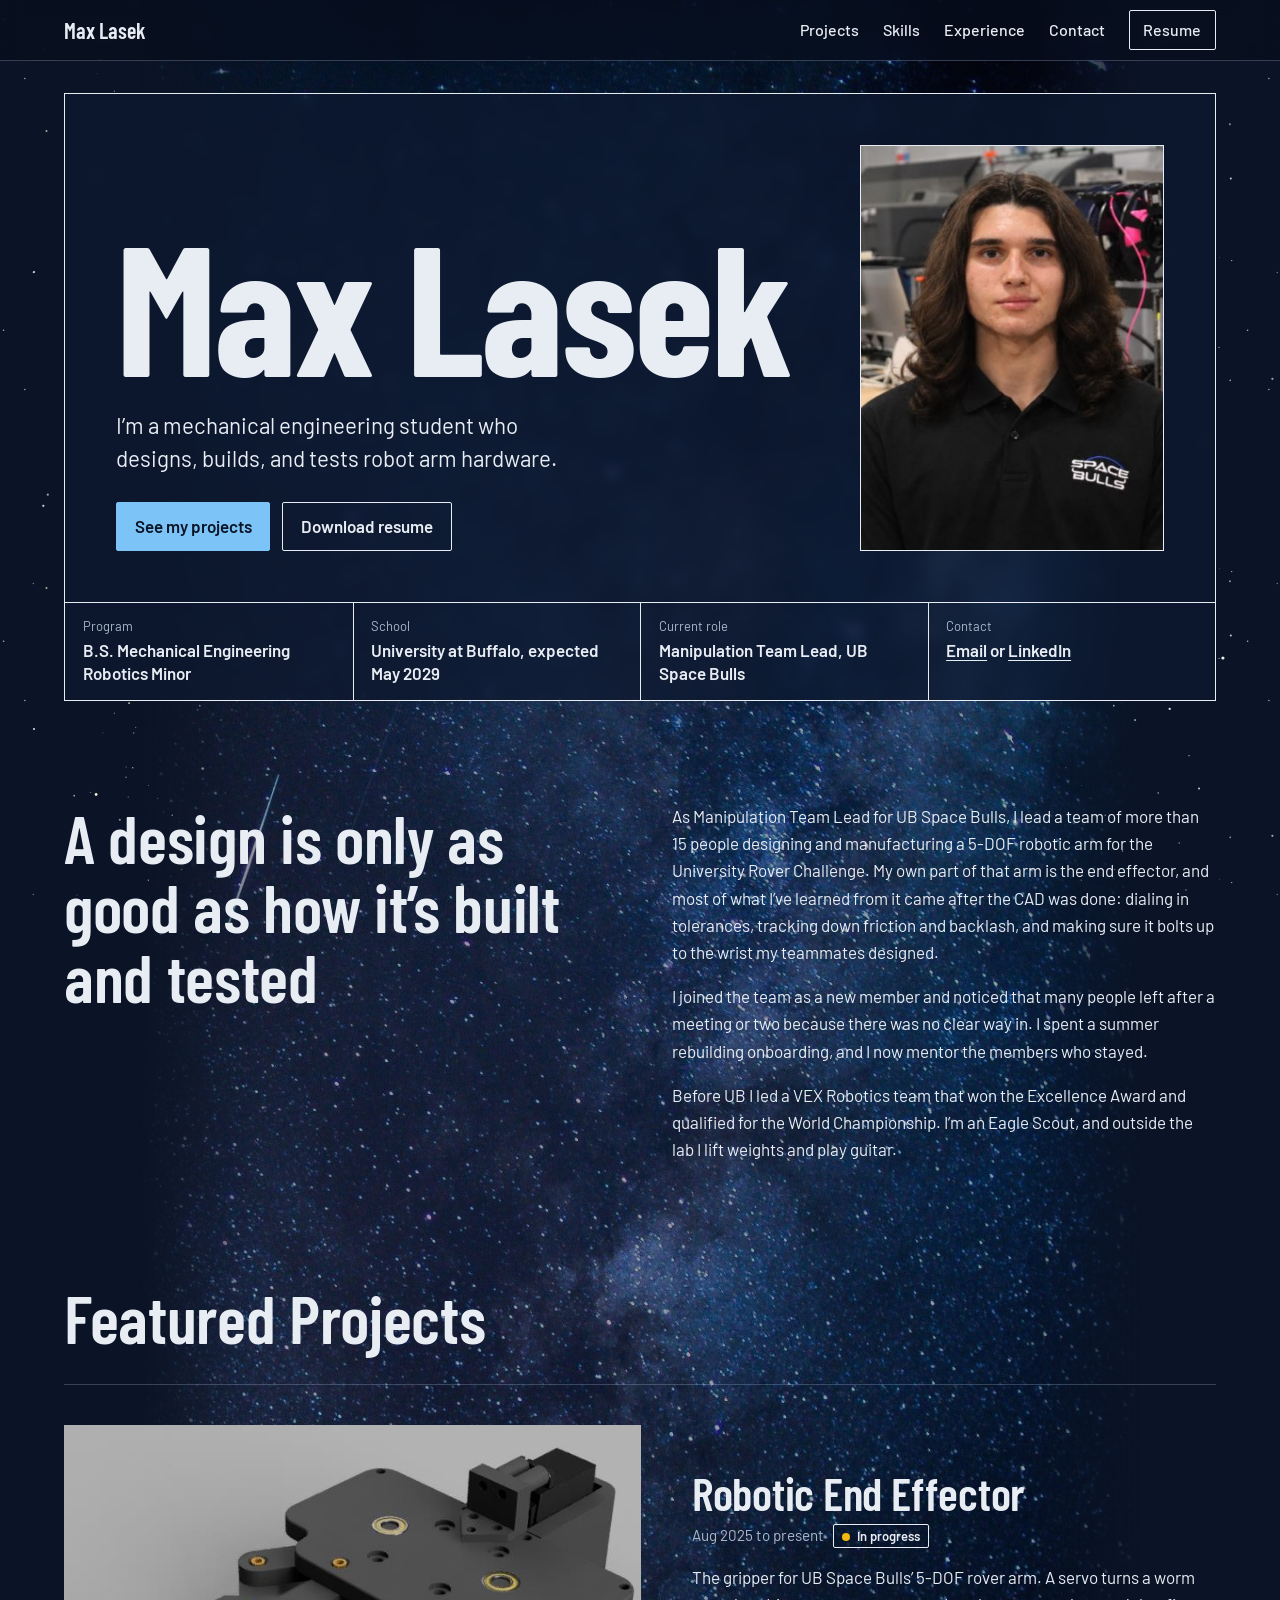
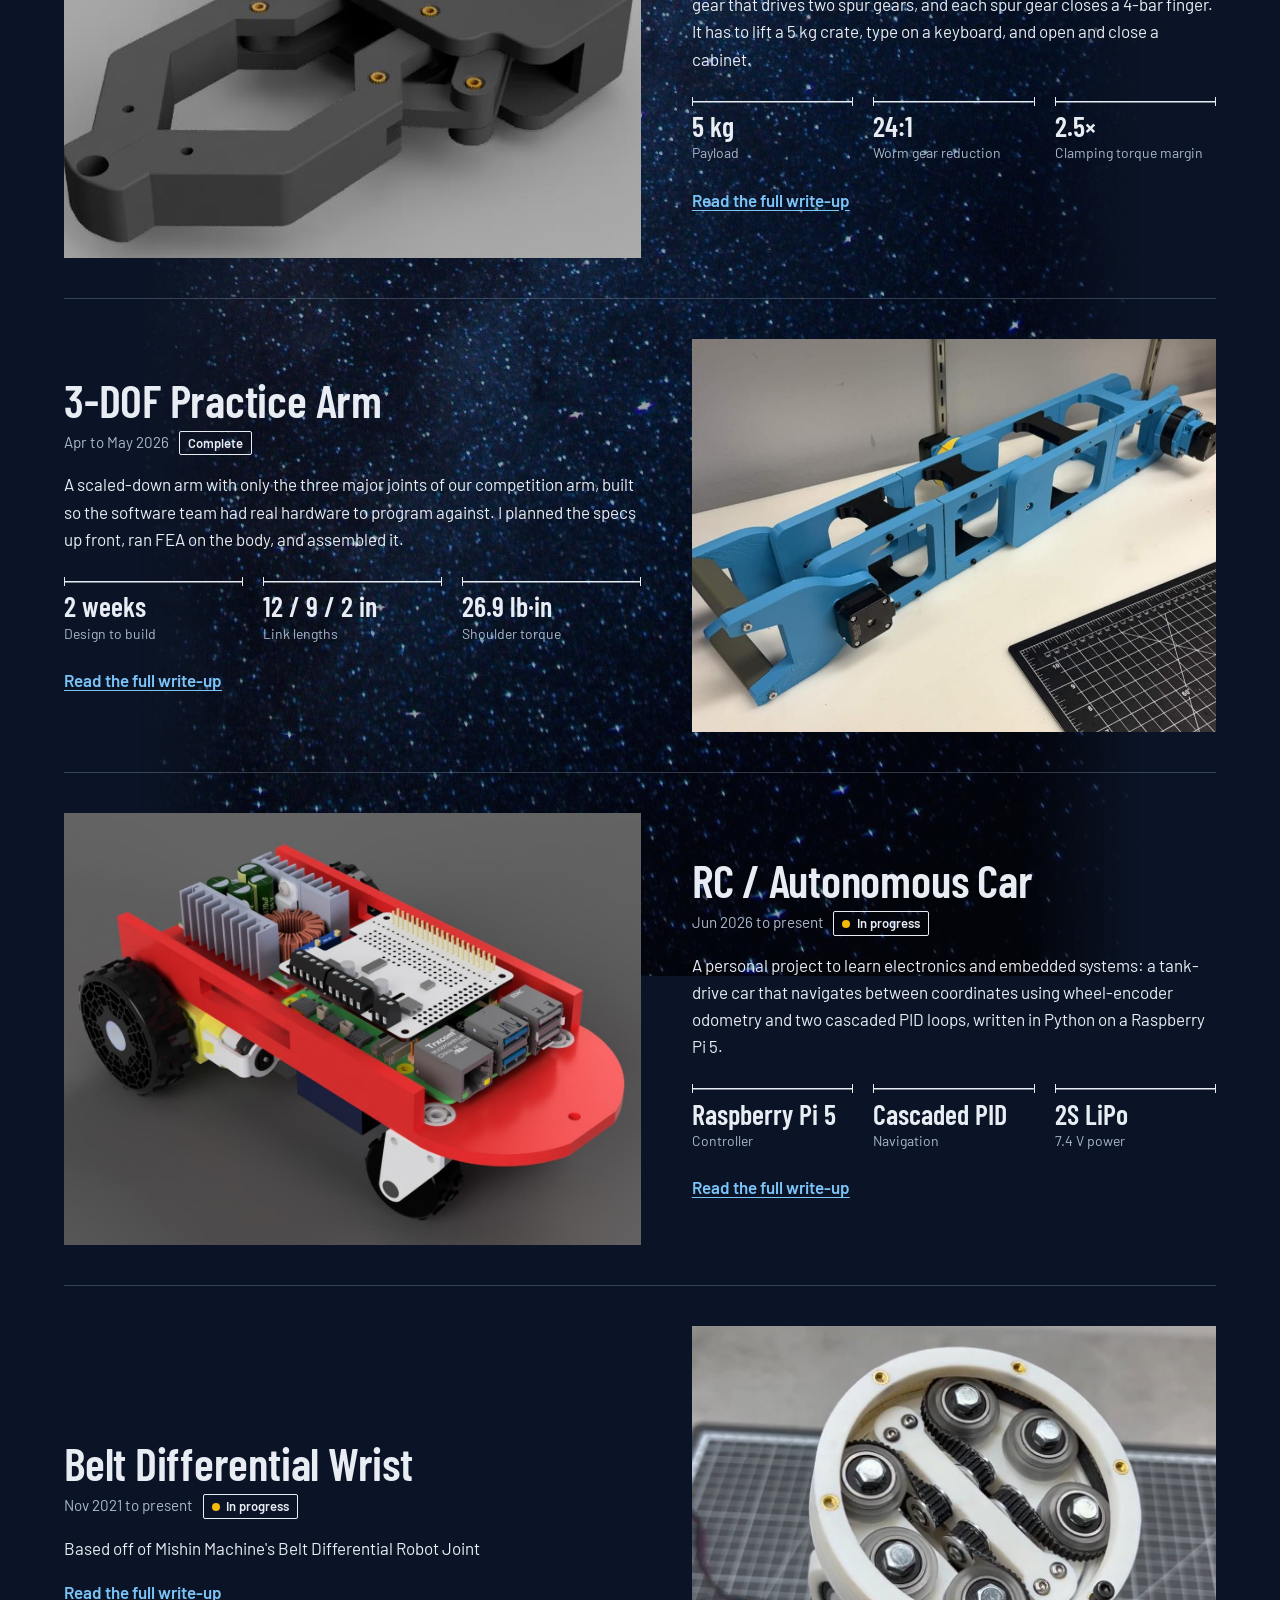
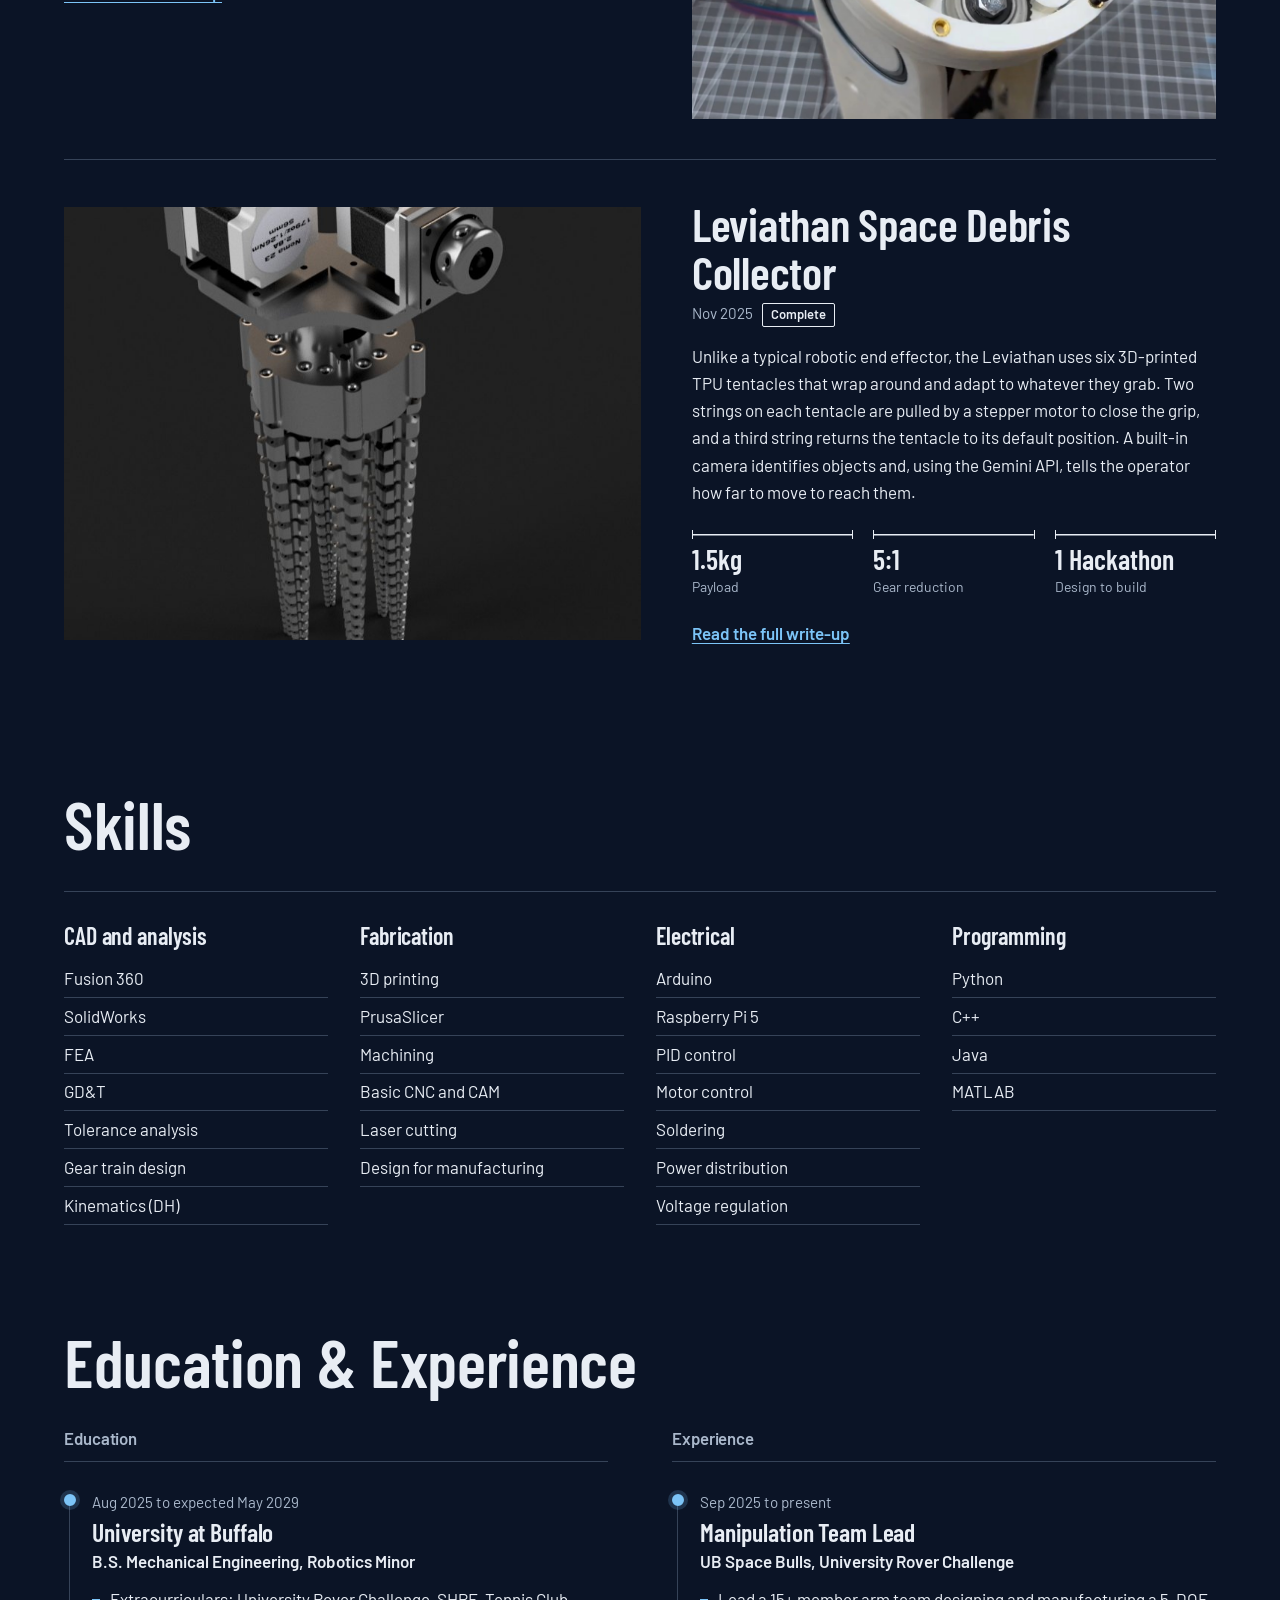
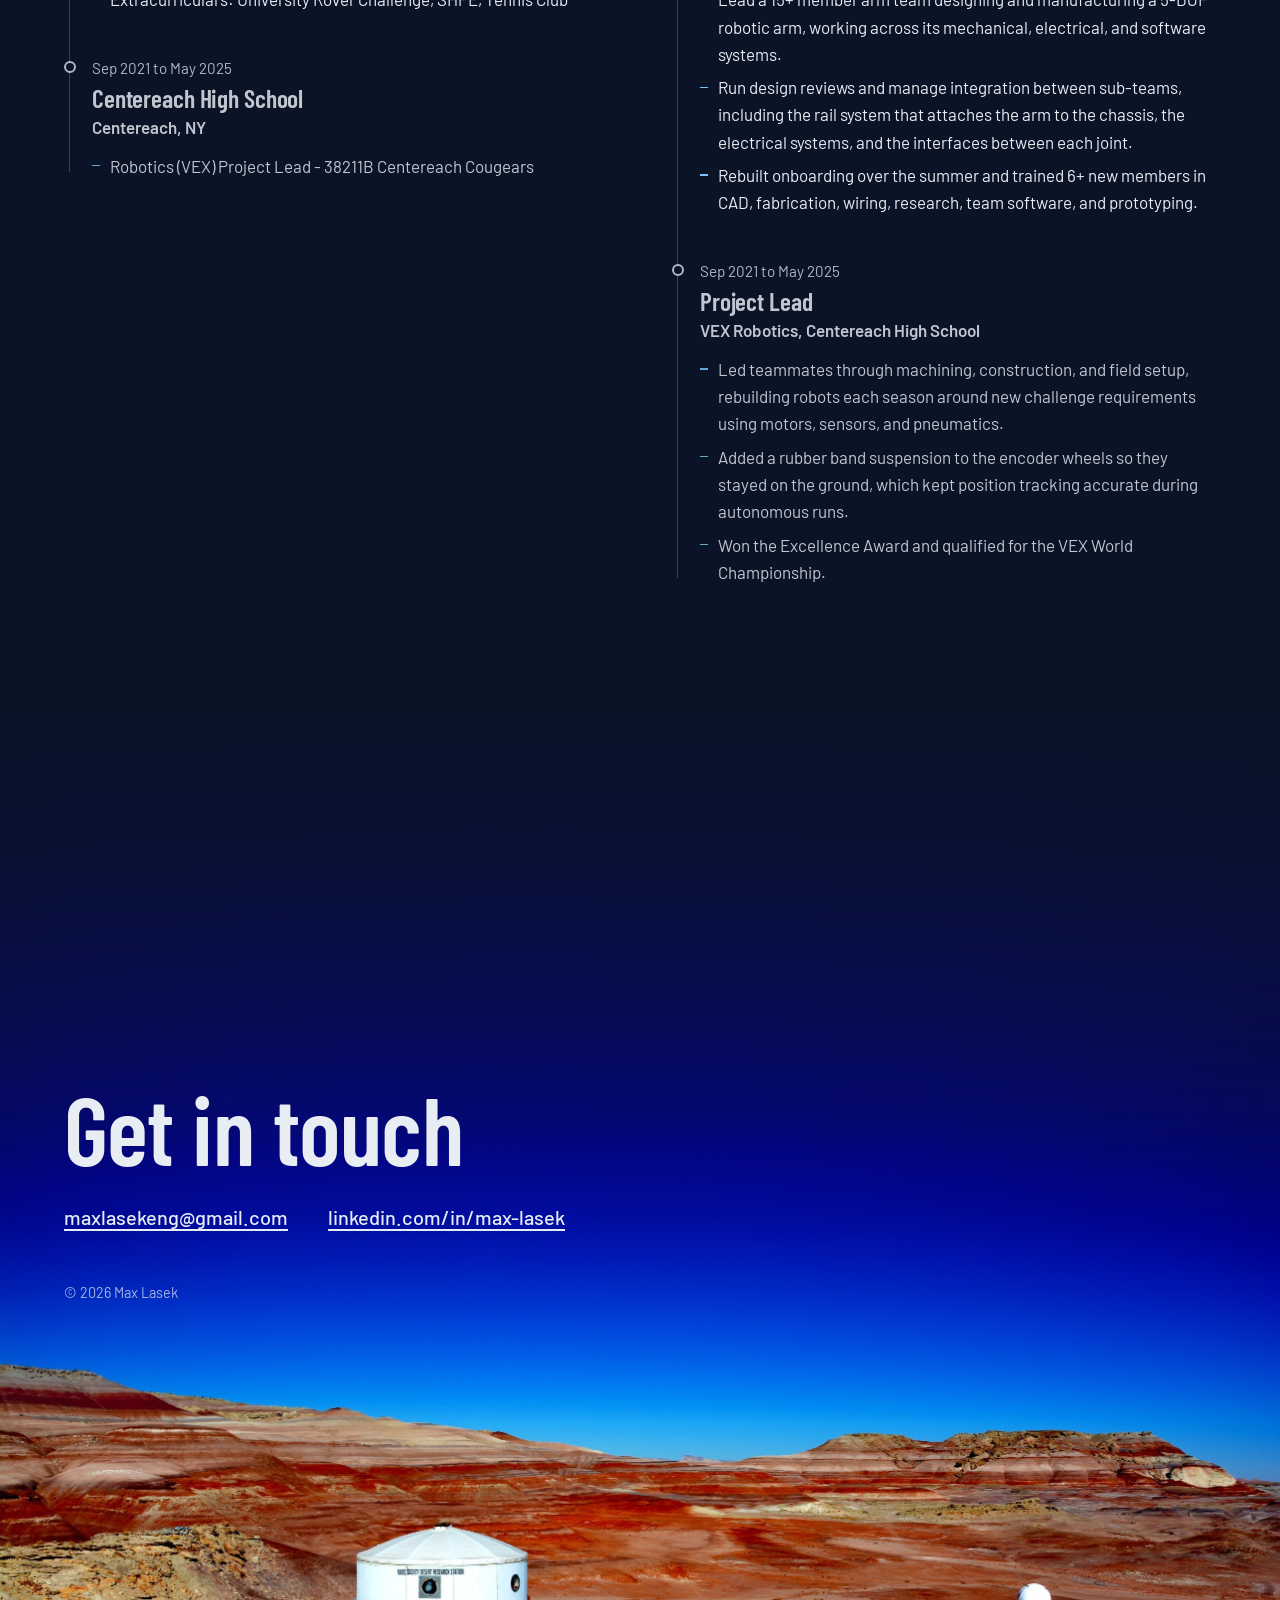
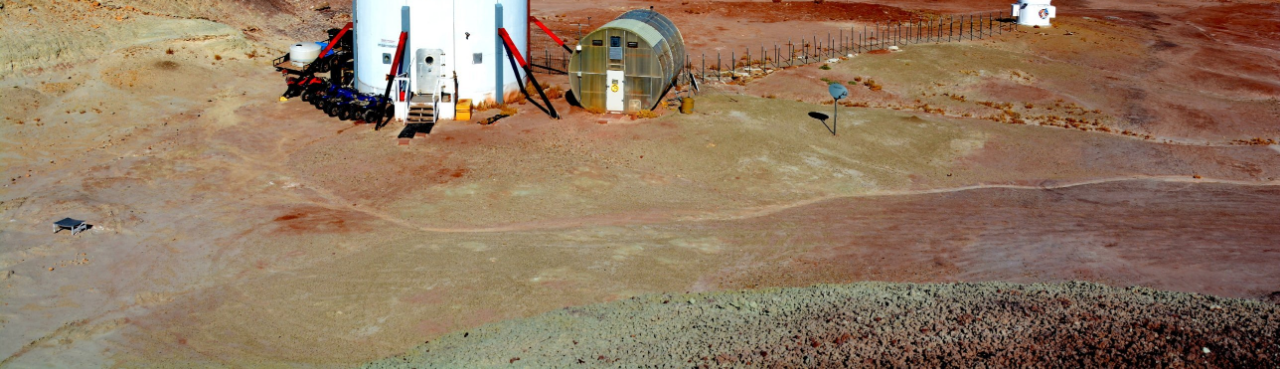
==== commit 5af4e703: "Edit Home page via site editor" ====
--- a/index.html
+++ b/index.html
@@ -40,7 +40,7 @@
         <img class="portrait" src="images/headshot.jpg" alt="Max Lasek in a Space Bulls polo, standing in the UB engineering lab" width="412" height="556">
       </div>
       <dl class="title-block">
-        <div><dt>Program</dt><dd>B.S. Mechanical Engineering</dd></div>
+        <div><dt>Program</dt><dd>B.S. Mechanical Engineering Robotics Minor</dd></div>
         <div><dt>School</dt><dd>University at Buffalo, expected May 2029</dd></div>
         <div><dt>Current role</dt><dd>Manipulation Team Lead, UB Space Bulls</dd></div>
         <div><dt>Contact</dt><dd><a href="mailto:maxlasekeng@gmail.com">Email</a> or <a href="https://www.linkedin.com/in/max-lasek">LinkedIn</a></dd></div>
@@ -111,7 +111,7 @@
 
   <section class="section" id="experience">
     <div class="wrap">
-      <h2>Education and experience</h2>
+      <h2>Education &amp; Experience</h2>
       <div class="tl-grid">
         <div class="tl-col">
           <h3 class="tl-head">Education</h3>
@@ -119,11 +119,9 @@
             <li class="tl-item now">
               <p class="dates">Aug 2025 to expected May 2029</p>
               <h3>University at Buffalo</h3>
-              <p class="org">B.S. Mechanical Engineering</p>
+              <p class="org">B.S. Mechanical Engineering, Robotics Minor</p>
               <ul>
-                <li>Completed: Engineering Drawing &amp; CAD, Engineering Computations (MATLAB), EE Concepts, Physics I, Calculus III, Differential Equations.</li>
-                <li>Currently taking: Statics, Thermodynamics, Fluid Mechanics.</li>
-                <li>Preparing for the SolidWorks CSWA certification, with the CSWP planned after.</li>
+                <li>Extracurriculars: University Rover Challenge, SHPE, Tennis Club</li>
               </ul>
             </li>
             <li class="tl-item">
@@ -131,7 +129,7 @@
               <h3>Centereach High School</h3>
               <p class="org">Centereach, NY</p>
               <ul>
-                <li>VEX Robotics Project Lead. Won the Excellence Award and qualified for the VEX World Championship.</li>
+                <li>Robotics (VEX) Project Lead - 38211B Centereach Cougears</li>
               </ul>
             </li>
           </ol>
@@ -184,4 +182,5 @@
 
 
 
+
 </body></html>
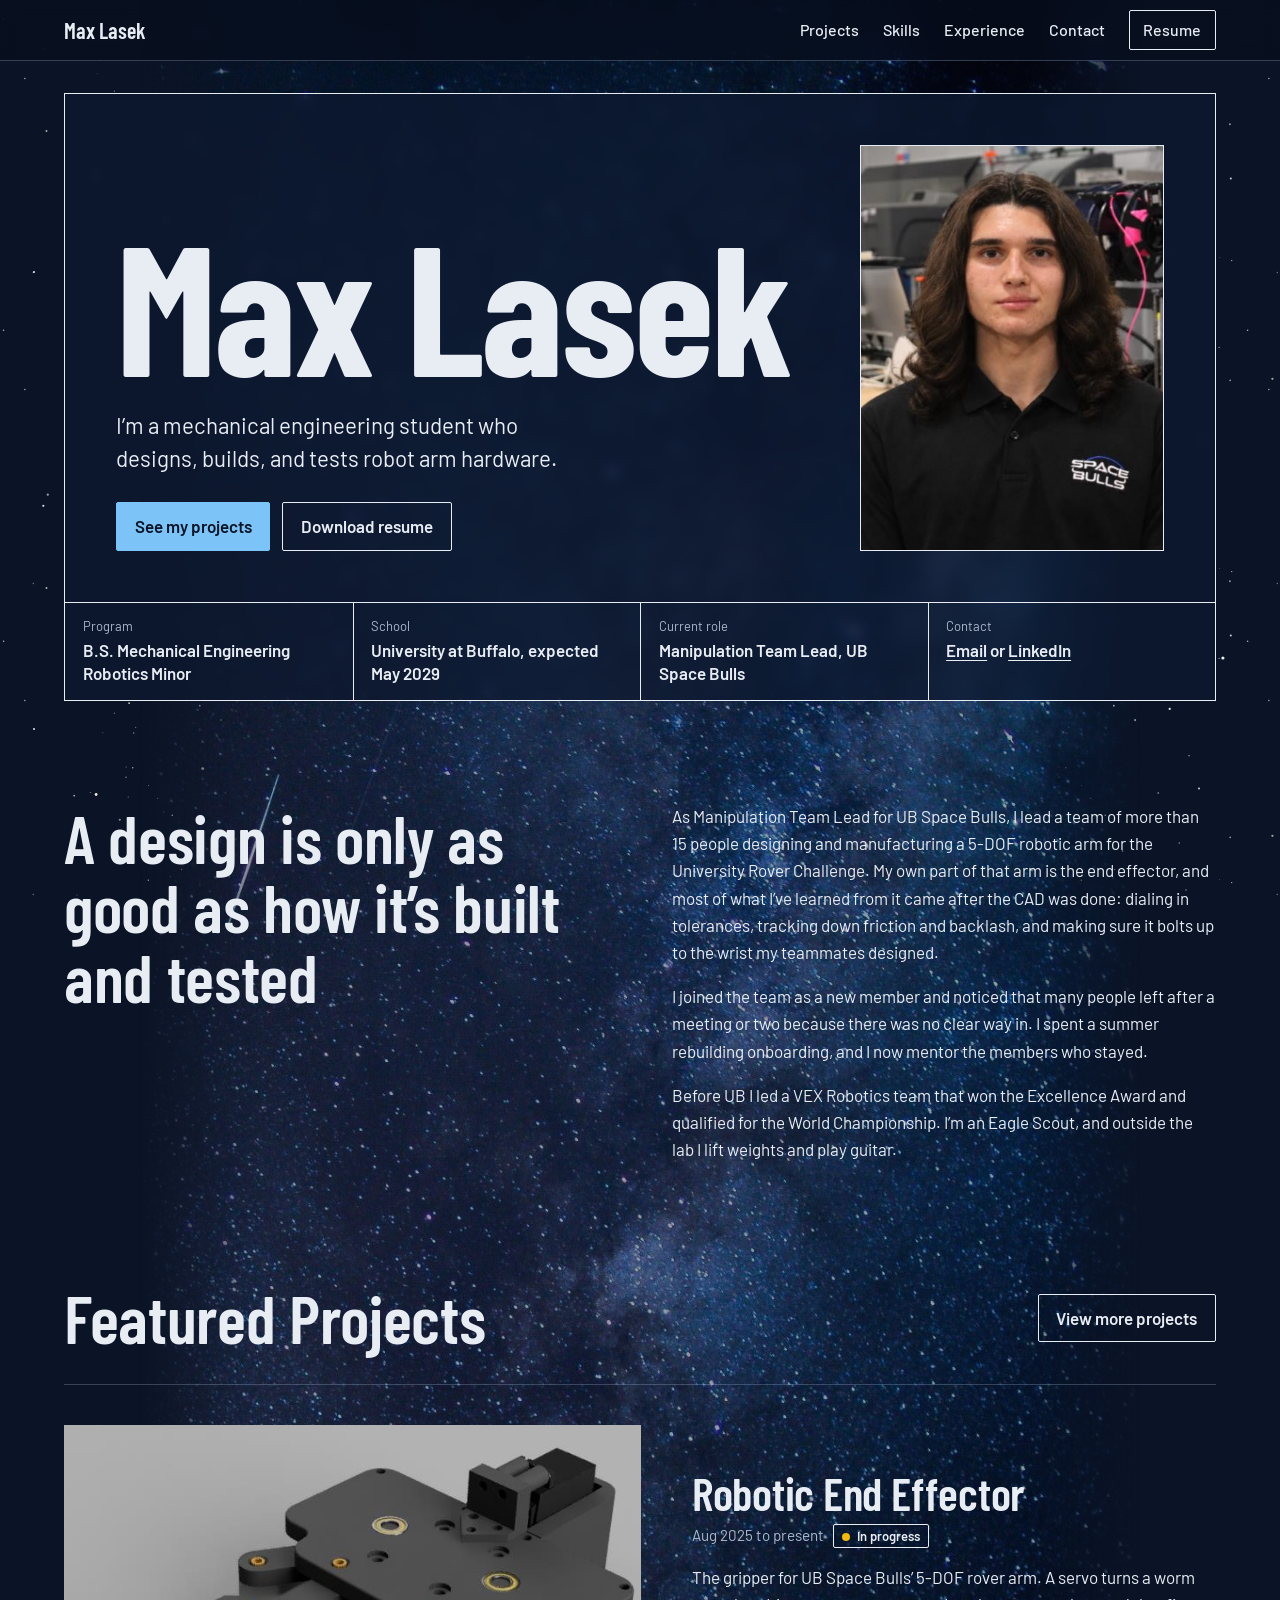
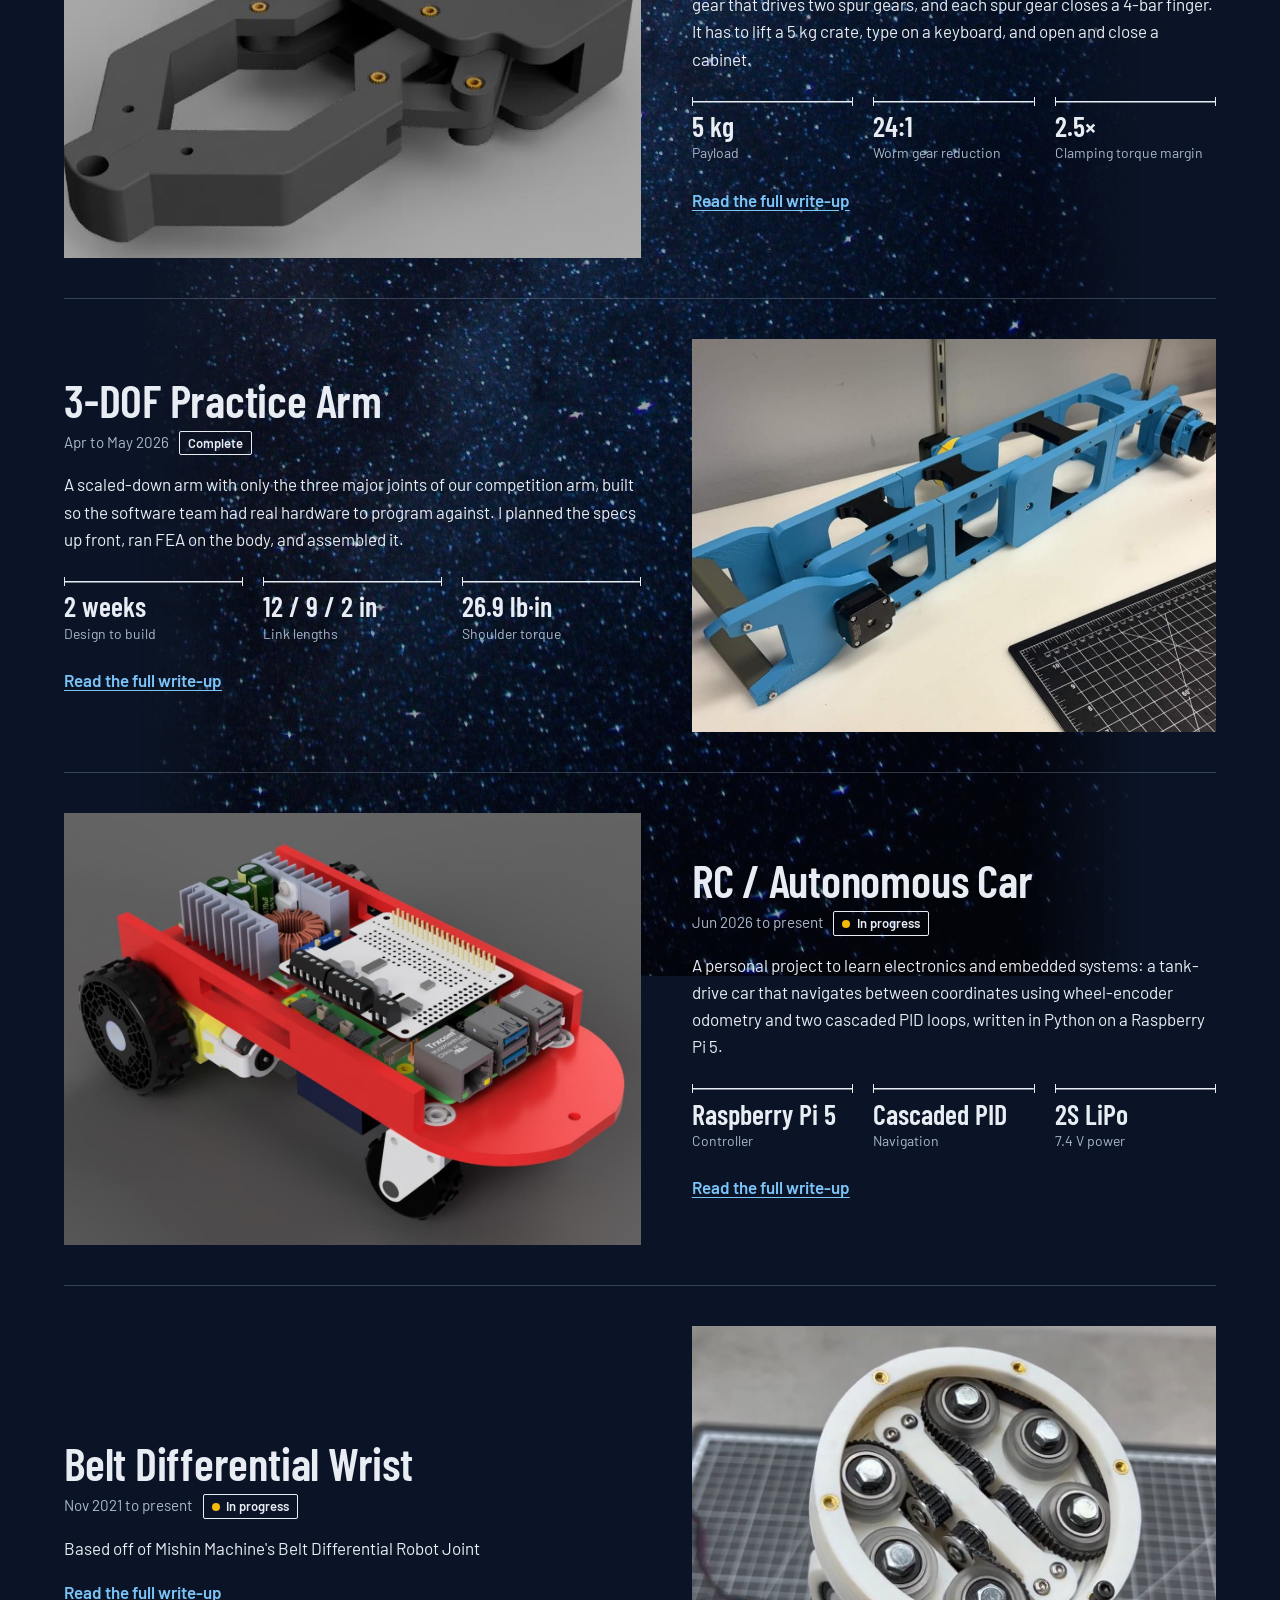
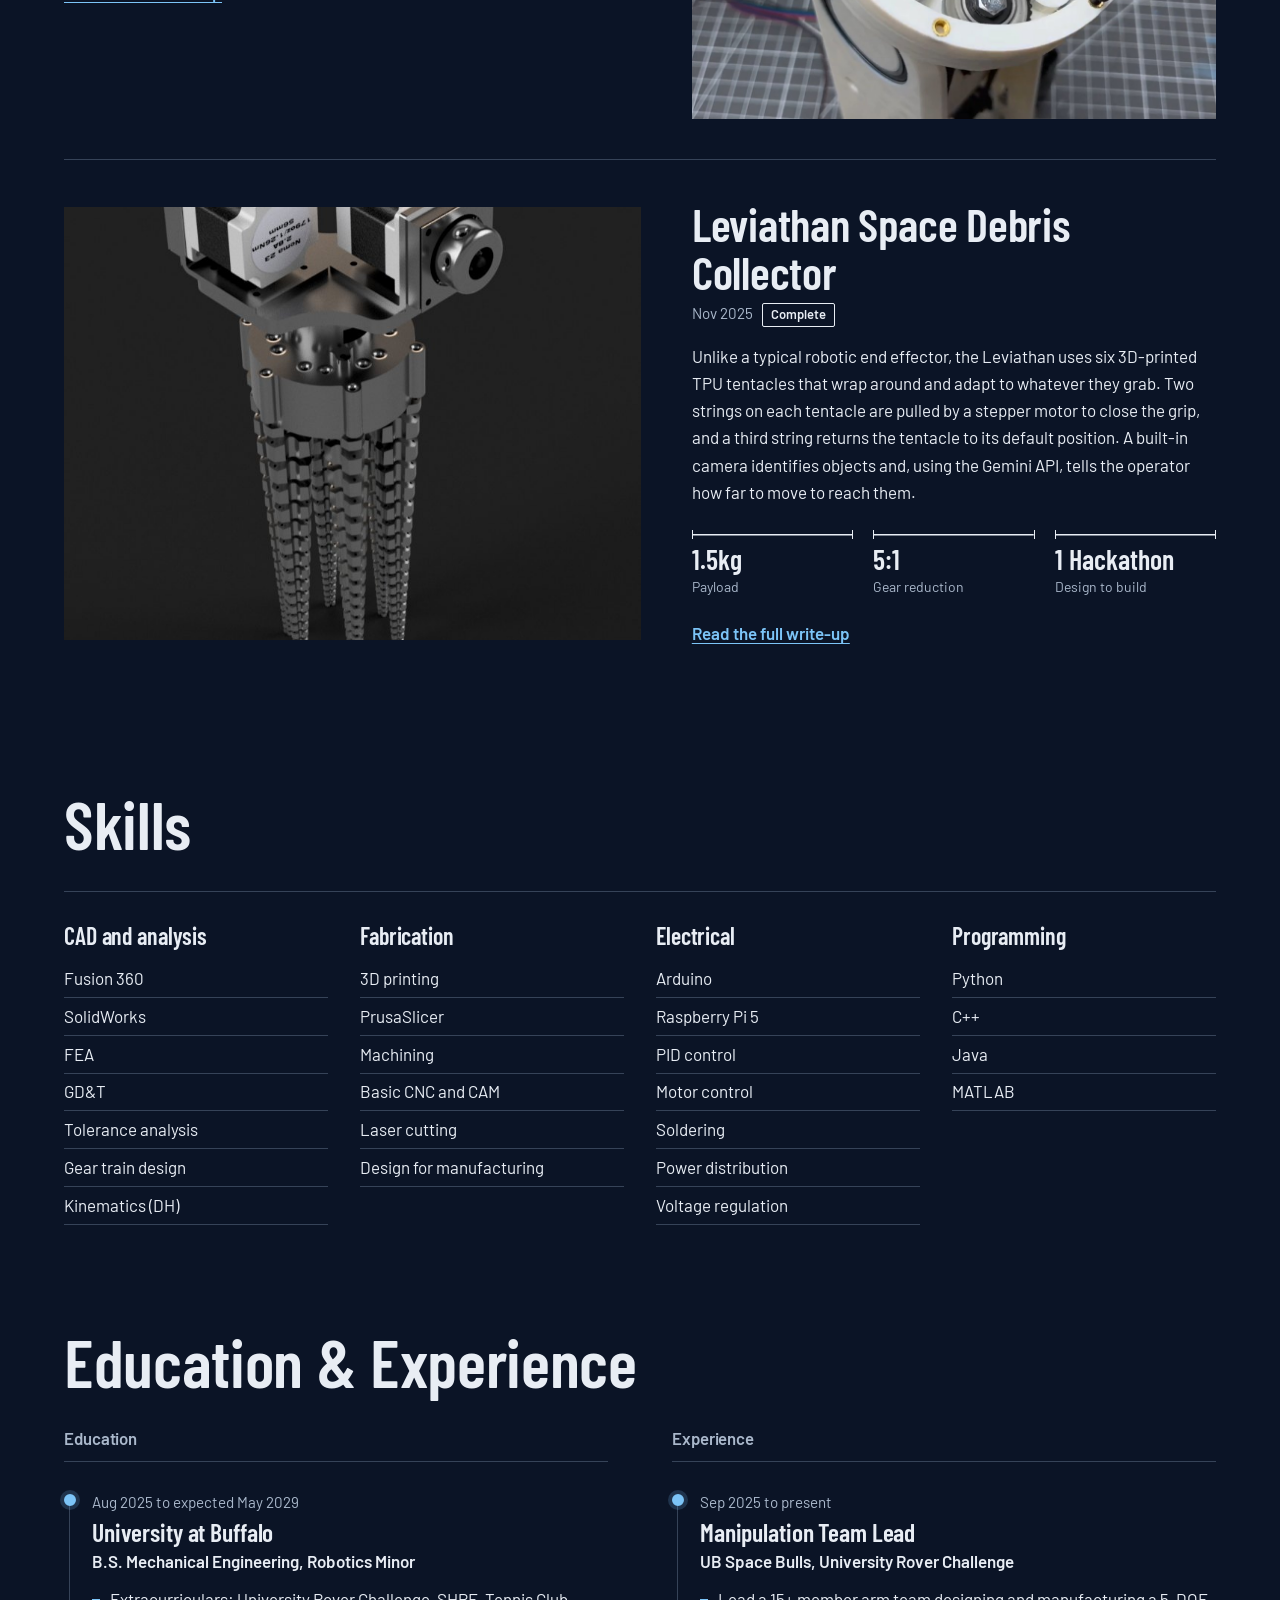
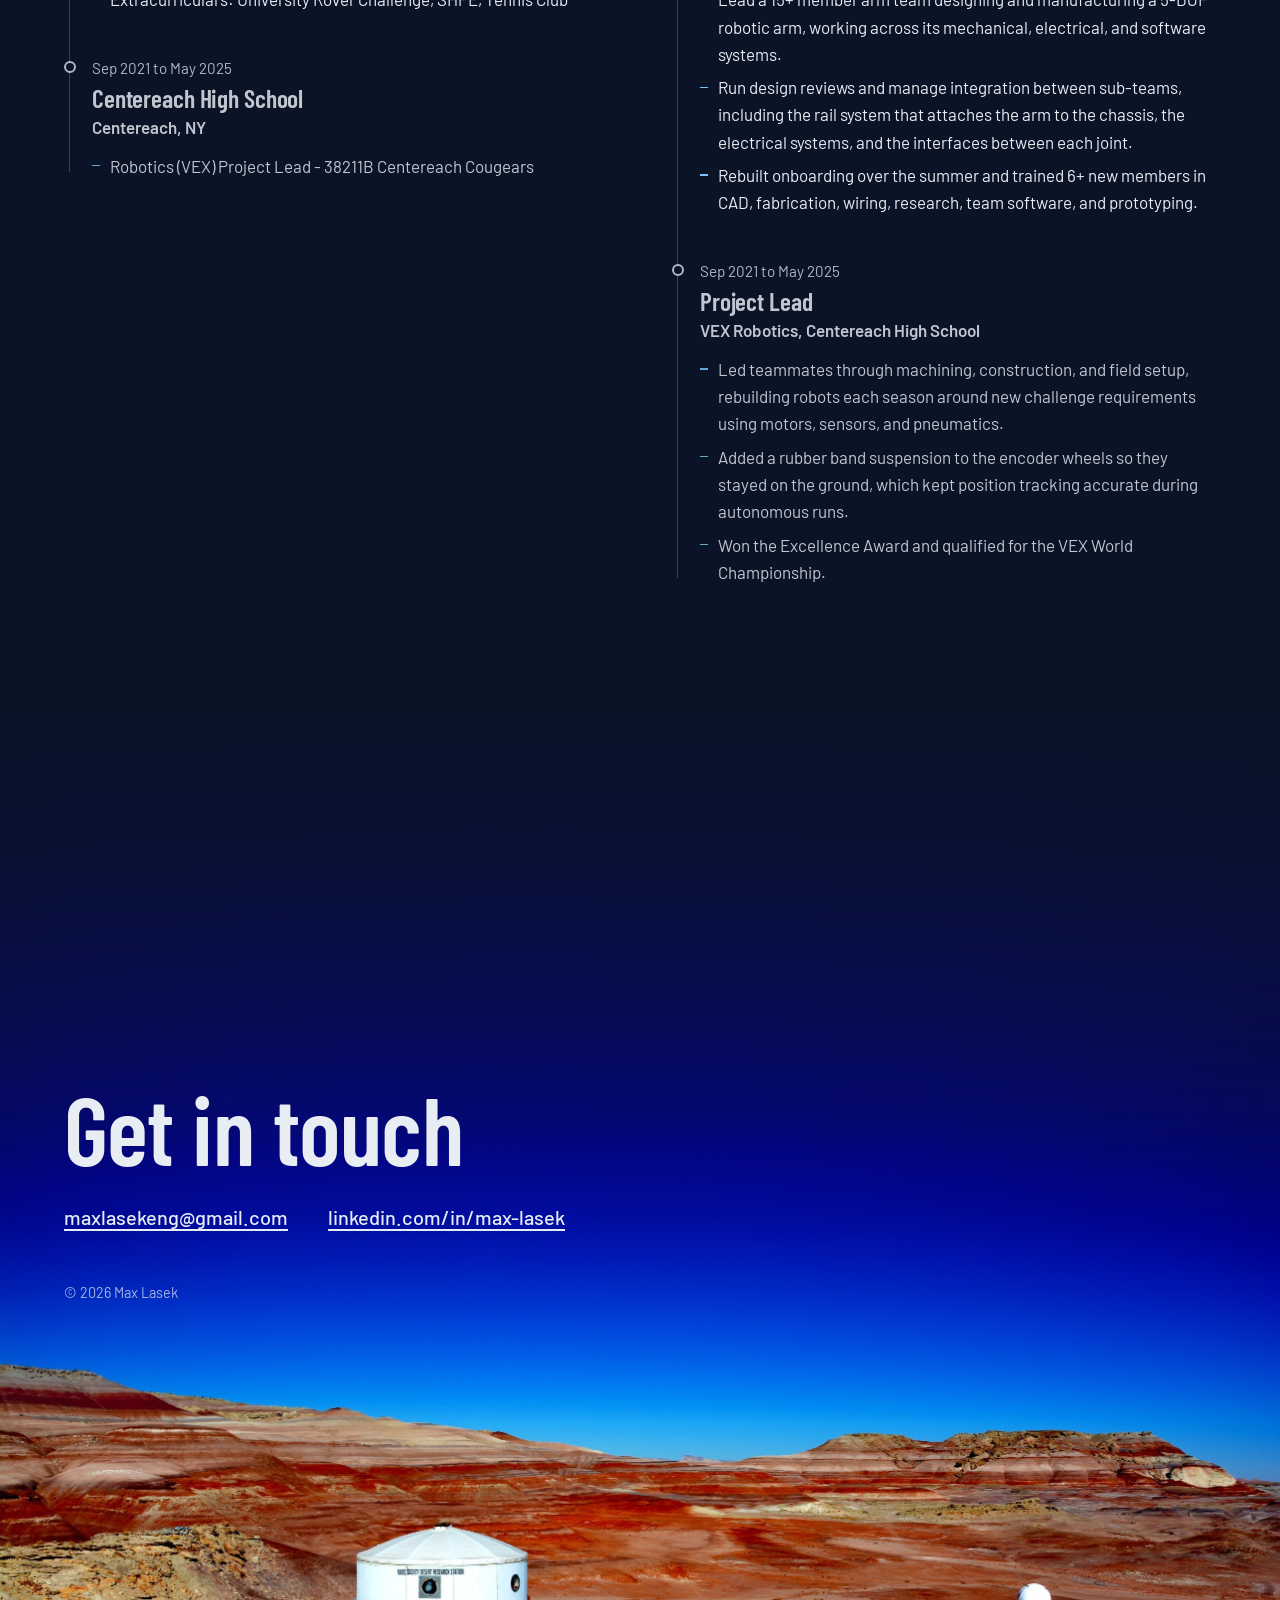
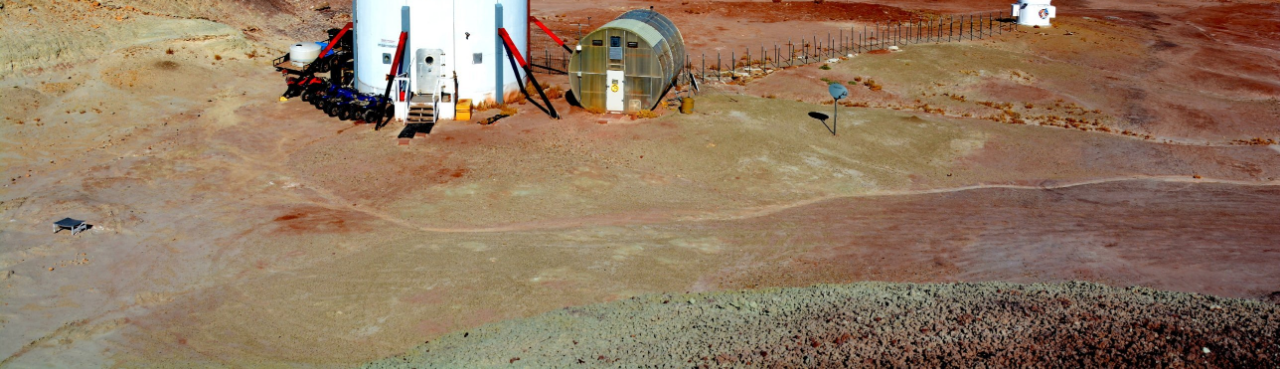
==== commit 9bd72baf: "Add files via upload" ====
--- a/index.html
+++ b/index.html
@@ -2,6 +2,8 @@
 <html lang="en"><head>
 <meta charset="utf-8">
 <meta name="viewport" content="width=device-width, initial-scale=1">
+<meta name="color-scheme" content="dark">
+<meta name="darkreader-lock">
 <title>Max Lasek | Mechanical Engineering Portfolio</title>
 <meta name="description" content="Max Lasek, mechanical engineering student at the University at Buffalo and Manipulation Team Lead for UB Space Bulls. Robotics, CAD, and hands-on hardware.">
 <link rel="icon" href="data:image/svg+xml,%3Csvg xmlns='http://www.w3.org/2000/svg' viewBox='0 0 64 64'%3E%3Crect width='64' height='64' fill='%23132238'/%3E%3Ctext x='32' y='44' font-family='Arial Narrow,Arial' font-weight='700' font-size='34' fill='%23fff' text-anchor='middle'%3EML%3C/text%3E%3C/svg%3E">
@@ -61,7 +63,10 @@
 
   <section class="section" id="projects">
     <div class="wrap">
-      <h2>Featured Projects</h2>
+      <div class="section-head">
+        <h2>Featured Projects</h2>
+        <a class="button" href="all-projects.html">View more projects</a>
+      </div>
     <article class="project">
       <a class="project-media" href="projects/end-effector.html" tabindex="-1" aria-hidden="true"><img src="images/effector-iso.jpg" alt="" loading="lazy"></a>
       <div>
--- a/css/style.css
+++ b/css/style.css
@@ -343,3 +343,24 @@
 .tl-item ul li::before { content: ""; position: absolute; left: 0; top: 0.72em; width: 0.5rem; height: 1.5px; background: var(--blue); }
 .tl-item:not(.now) > :not(.dates) { opacity: 0.82; }
 @media (max-width: 54rem) { .tl-grid { grid-template-columns: 1fr; } }
+
+/* ---------- Section heading with a button beside it ---------- */
+.section-head { display: flex; align-items: flex-end; justify-content: space-between; gap: 1rem 2rem; flex-wrap: wrap; margin-bottom: 2rem; }
+.section > .wrap > .section-head h2 { font-size: clamp(2.5rem, 6vw, 4.25rem); margin: 0; }
+.section-head .button { margin-bottom: 0.6rem; white-space: nowrap; }
+
+/* ---------- All projects page: two cards per row ---------- */
+.all-projects h1 { font-size: clamp(3.25rem, 10vw, 7.5rem); font-weight: 700; line-height: 0.88; margin-bottom: 1rem; }
+.all-projects .lede { font-size: clamp(1.15rem, 1.9vw, 1.375rem); line-height: 1.45; max-width: 52ch; color: var(--muted); margin-bottom: 2.5rem; }
+.pcard-grid { display: grid; grid-template-columns: 1fr 1fr; gap: clamp(1.5rem, 3vw, 2.5rem); }
+.pcard { display: flex; flex-direction: column; border: 1px solid var(--line); background: var(--surface); }
+.pcard-media { display: block; background: #a9a9a9; }
+.pcard-media img { width: 100%; aspect-ratio: 16 / 10; object-fit: cover; }
+.pcard-body { display: flex; flex-direction: column; flex: 1; padding: 1.4rem 1.5rem 1.6rem; }
+.pcard h3 { font-size: clamp(1.7rem, 3vw, 2.2rem); margin-bottom: 0.35rem; }
+.pcard h3 a { color: var(--ink); text-decoration: none; }
+.pcard h3 a:hover { color: var(--blue); }
+.pcard .specs { margin: 1.1rem 0 1.25rem; }
+.pcard .specs dt { font-size: 1.45rem; }
+.pcard .more { margin-top: auto; }
+@media (max-width: 54rem) { .pcard-grid { grid-template-columns: 1fr; } }
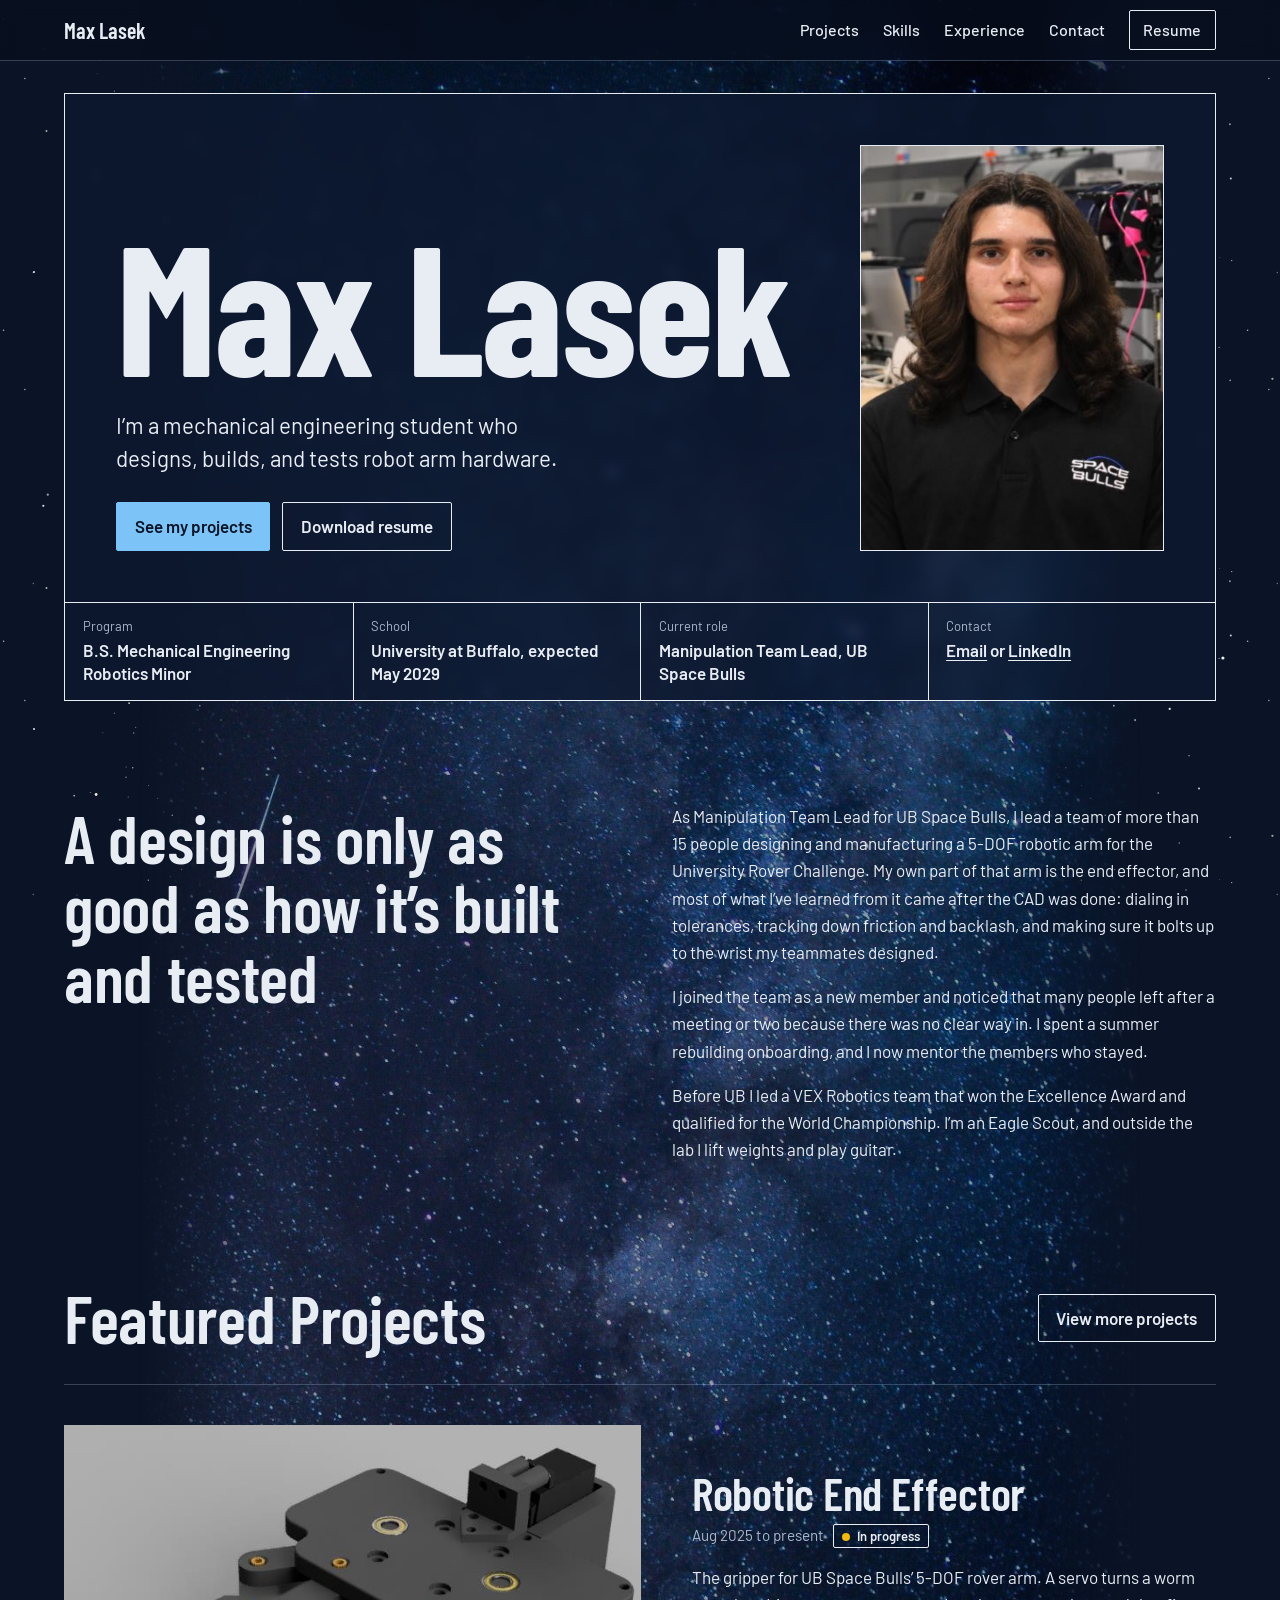
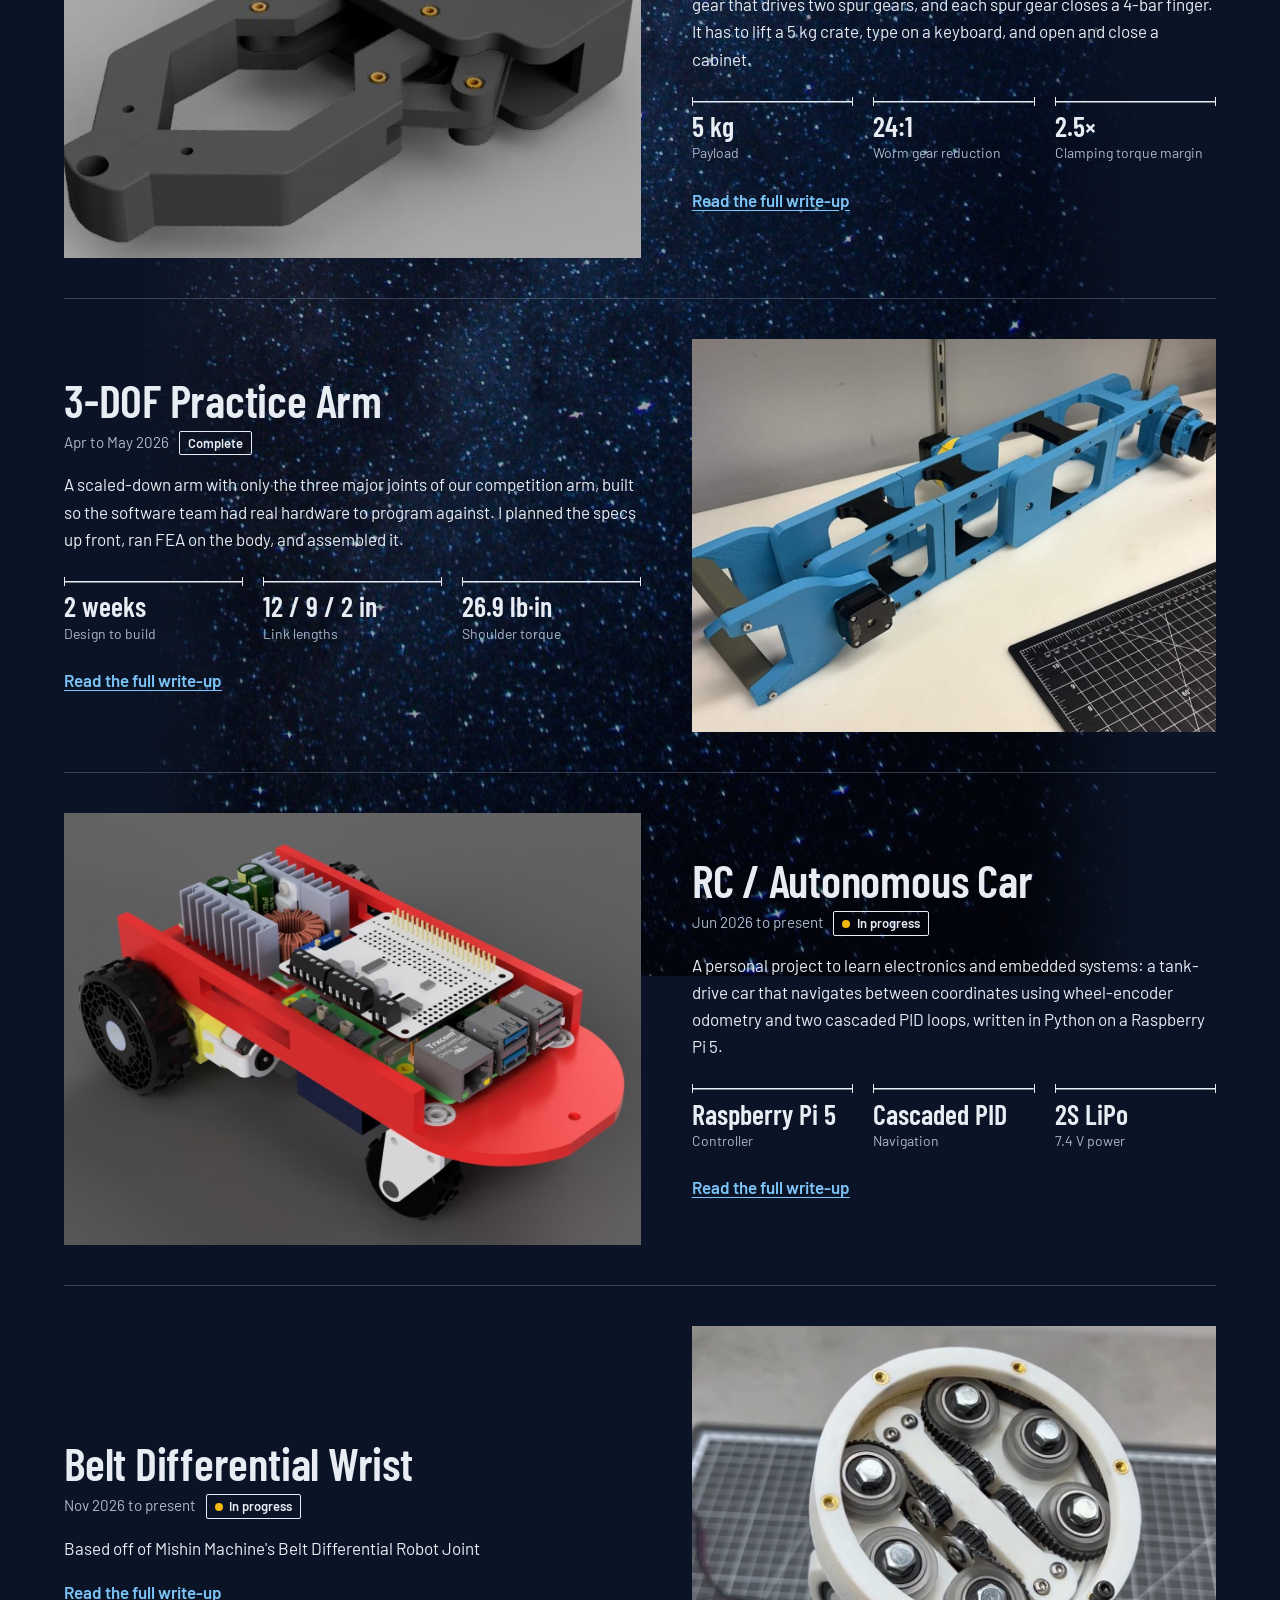
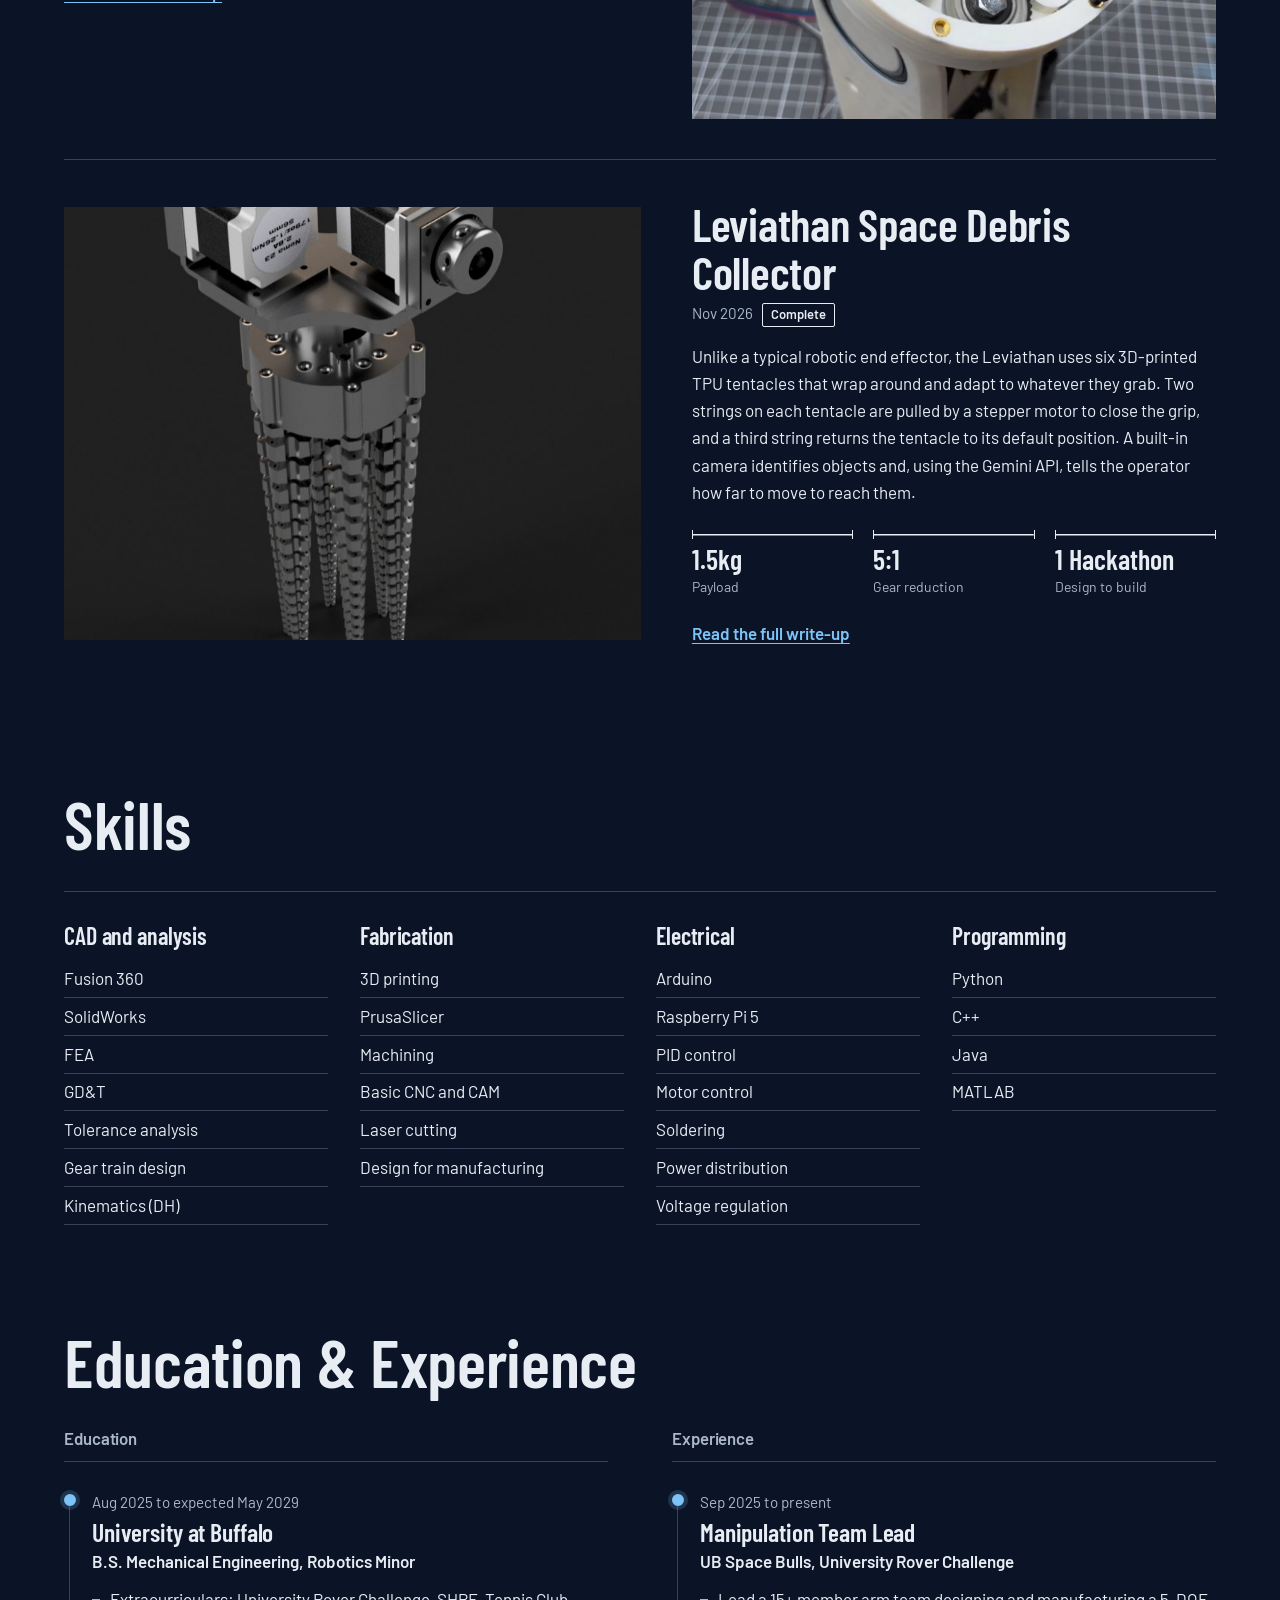
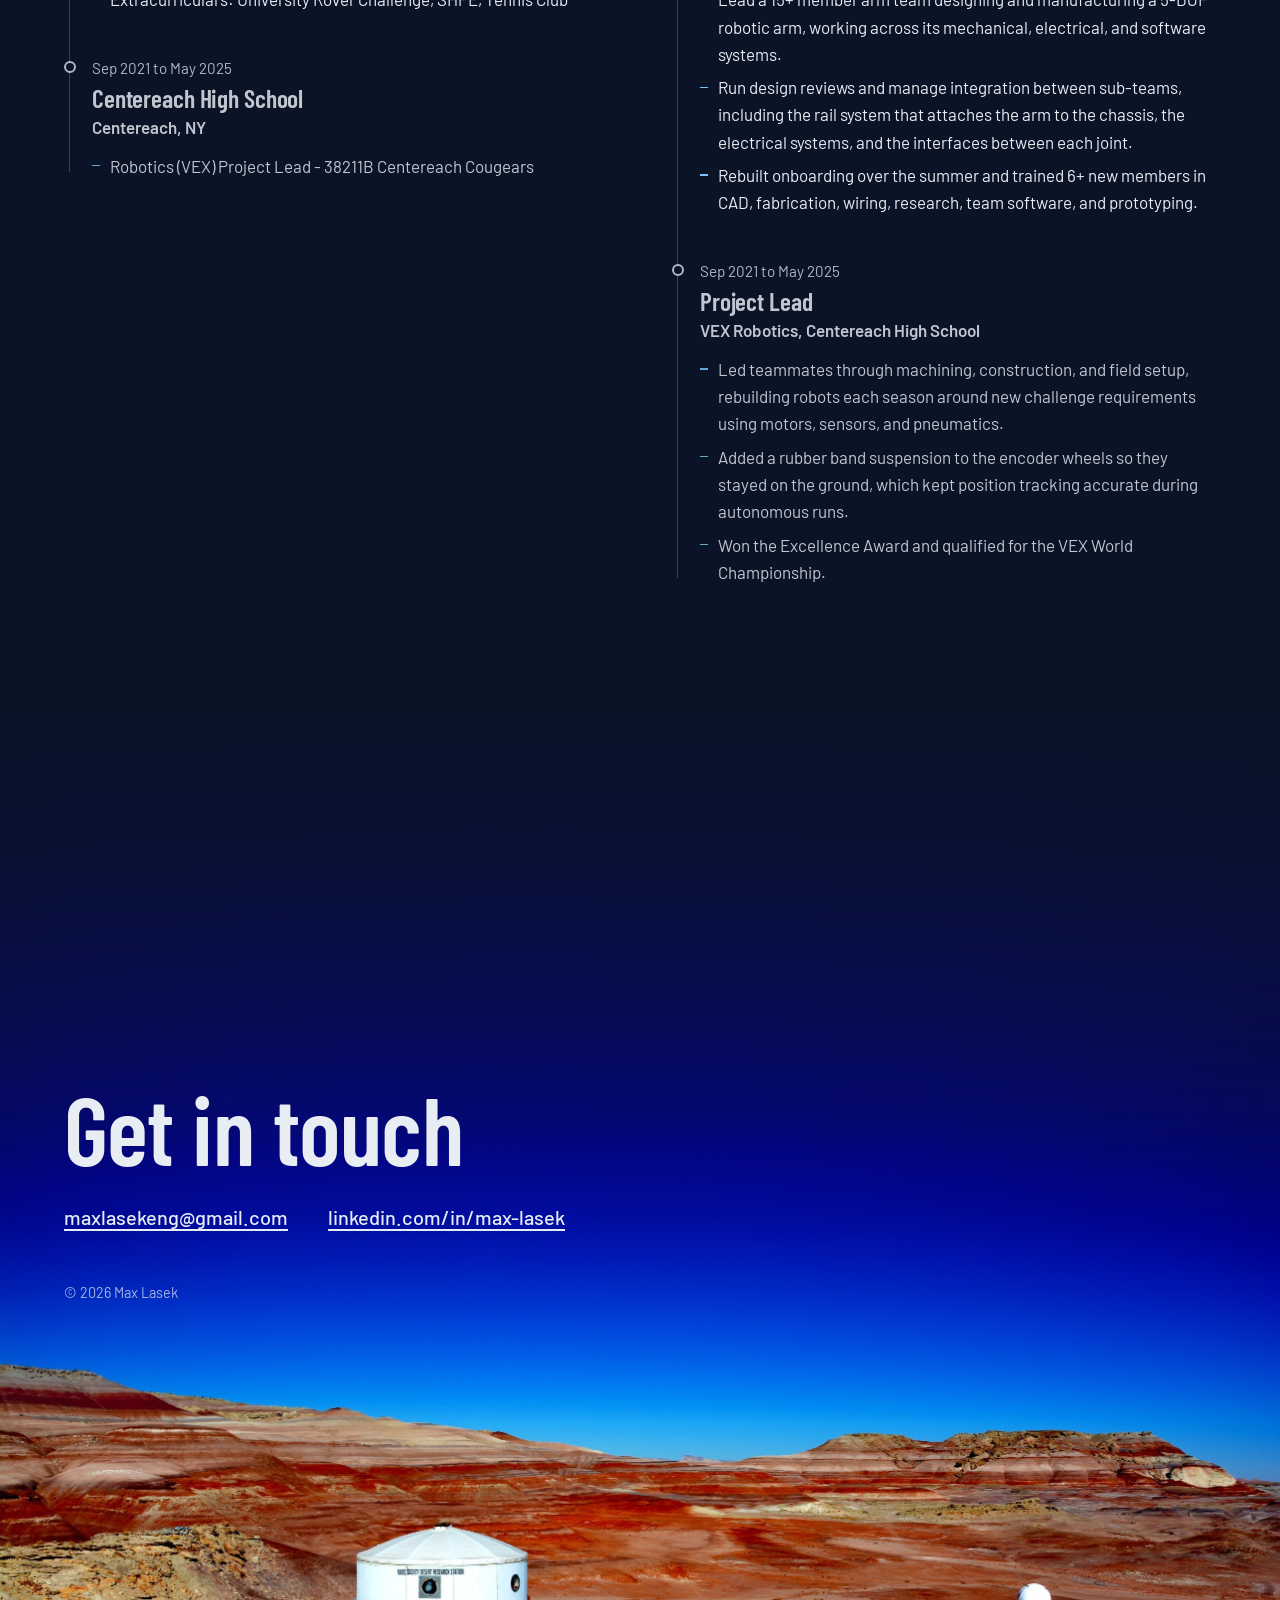
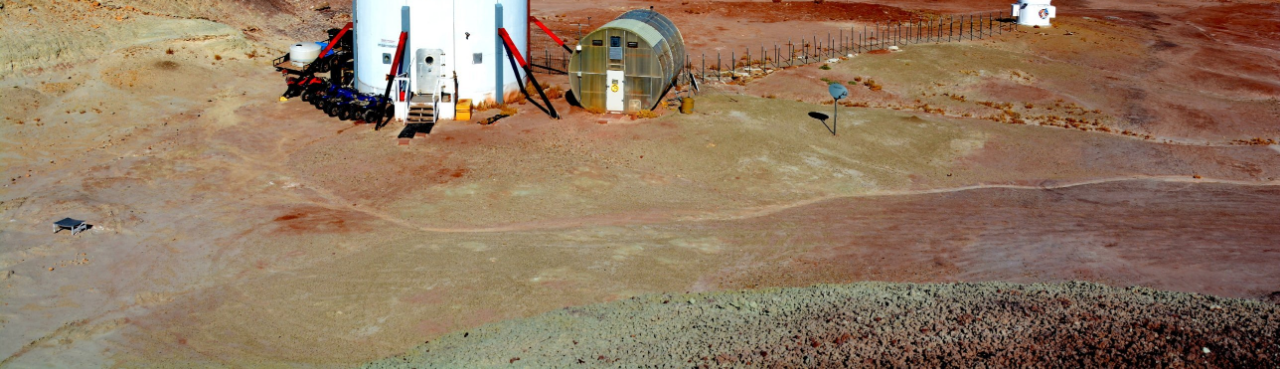
==== commit 92ffbd69: "Edit Home page via site editor" ====
--- a/index.html
+++ b/index.html
@@ -97,8 +97,8 @@
         <a class="more" href="projects/rc-av-car.html">Read the full write-up</a>
       </div>
     </article>
-    <article class="project"><a class="project-media" href="projects/belt-differential-wrist.html" tabindex="-1" aria-hidden="true"><img src="images/belt-differential-wrist-1794513456348.jpg" alt="" loading="lazy"></a><div><h3><a href="projects/belt-differential-wrist.html">Belt Differential Wrist</a></h3><p class="when">Nov 2021 to present<span class="status active">In progress</span></p><p>Based off of Mishin Machine's Belt Differential Robot Joint</p><a class="more" href="projects/belt-differential-wrist.html">Read the full write-up</a></div></article>
-    <article class="project"><a class="project-media" href="projects/leviathan-space-debris-collector.html" tabindex="-1" aria-hidden="true"><img src="images/leviathan-space-debris-collector-1794522379616.jpg" alt="" loading="lazy"></a><div><h3><a href="projects/leviathan-space-debris-collector.html">Leviathan Space Debris Collector</a></h3><p class="when">Nov 2025<span class="status">Complete</span></p><p>Unlike a typical robotic end effector, the Leviathan uses six 3D-printed TPU tentacles that wrap around and adapt to whatever they grab. Two strings on each tentacle are pulled by a stepper motor to close the grip, and a third string returns the tentacle to its default position. A built-in camera identifies objects and, using the Gemini API, tells the operator how far to move to reach them.</p><dl class="specs"><div><dt>1.5kg</dt><dd>Payload</dd></div><div><dt>5:1</dt><dd>Gear reduction</dd></div><div><dt>1 Hackathon</dt><dd>Design to build</dd></div></dl><a class="more" href="projects/leviathan-space-debris-collector.html">Read the full write-up</a></div></article>
+    <article class="project"><a class="project-media" href="projects/belt-differential-wrist.html" tabindex="-1" aria-hidden="true"><img src="images/belt-differential-wrist-1794513456348.jpg" alt="" loading="lazy"></a><div><h3><a href="projects/belt-differential-wrist.html">Belt Differential Wrist</a></h3><p class="when">Nov 2026 to present<span class="status active">In progress</span></p><p>Based off of Mishin Machine's Belt Differential Robot Joint</p><a class="more" href="projects/belt-differential-wrist.html">Read the full write-up</a></div></article>
+    <article class="project"><a class="project-media" href="projects/leviathan-space-debris-collector.html" tabindex="-1" aria-hidden="true"><img src="images/leviathan-space-debris-collector-1794522379616.jpg" alt="" loading="lazy"></a><div><h3><a href="projects/leviathan-space-debris-collector.html">Leviathan Space Debris Collector</a></h3><p class="when">Nov 2026<span class="status">Complete</span></p><p>Unlike a typical robotic end effector, the Leviathan uses six 3D-printed TPU tentacles that wrap around and adapt to whatever they grab. Two strings on each tentacle are pulled by a stepper motor to close the grip, and a third string returns the tentacle to its default position. A built-in camera identifies objects and, using the Gemini API, tells the operator how far to move to reach them.</p><dl class="specs"><div><dt>1.5kg</dt><dd>Payload</dd></div><div><dt>5:1</dt><dd>Gear reduction</dd></div><div><dt>1 Hackathon</dt><dd>Design to build</dd></div></dl><a class="more" href="projects/leviathan-space-debris-collector.html">Read the full write-up</a></div></article>
     </div>
   </section>
 
@@ -188,4 +188,5 @@
 
 
 
+
 </body></html>
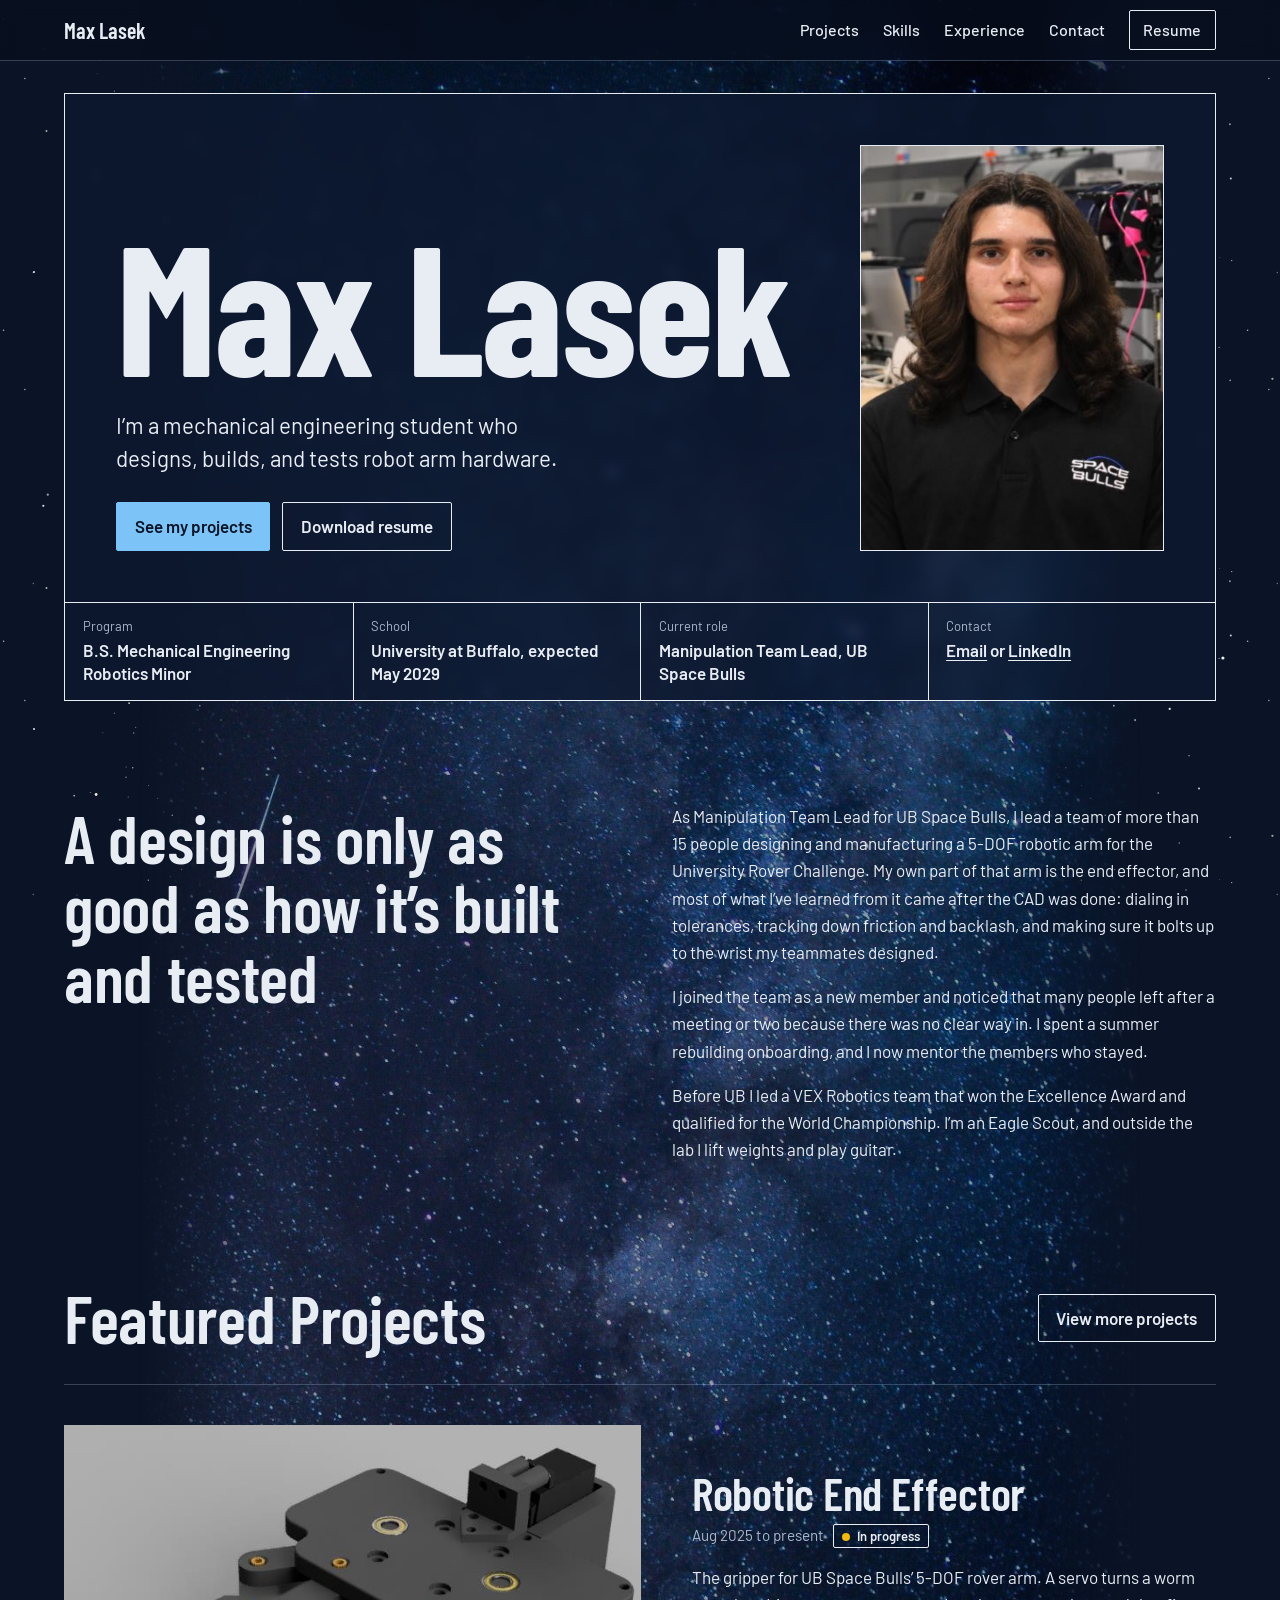
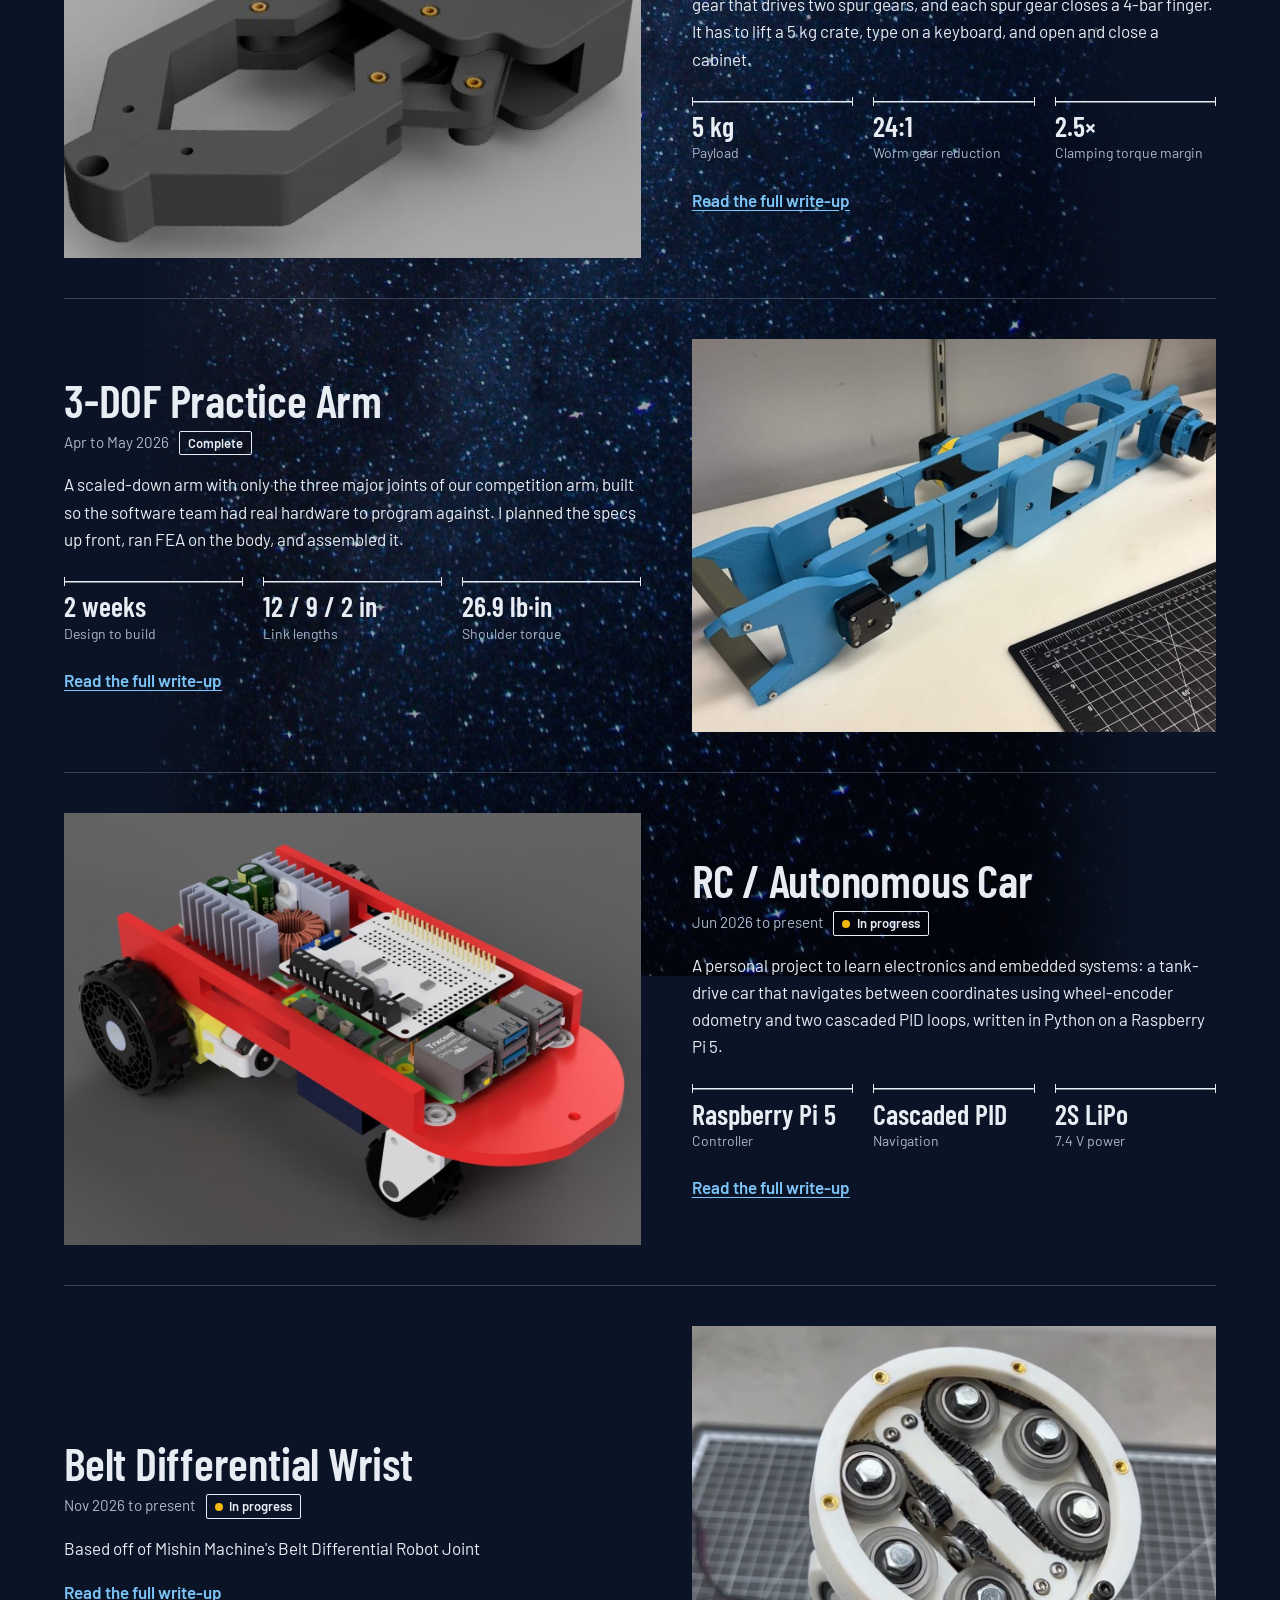
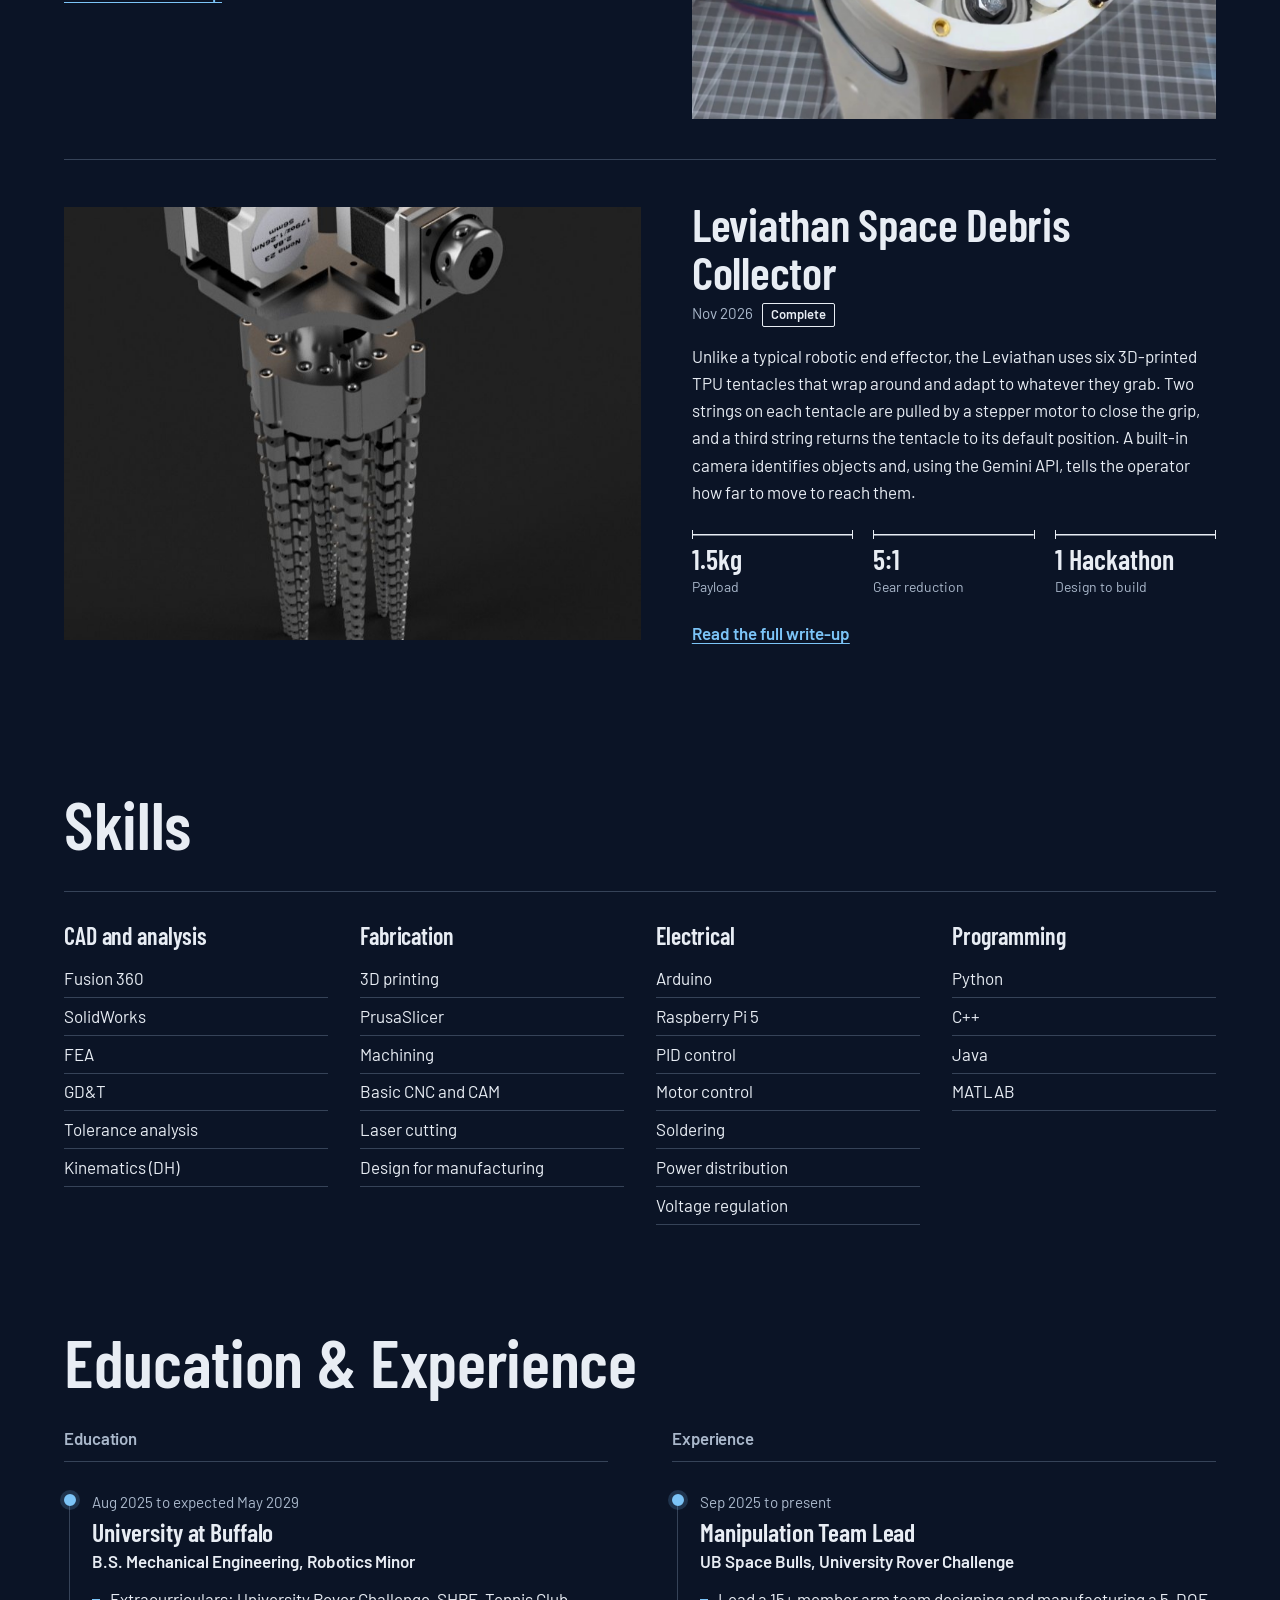
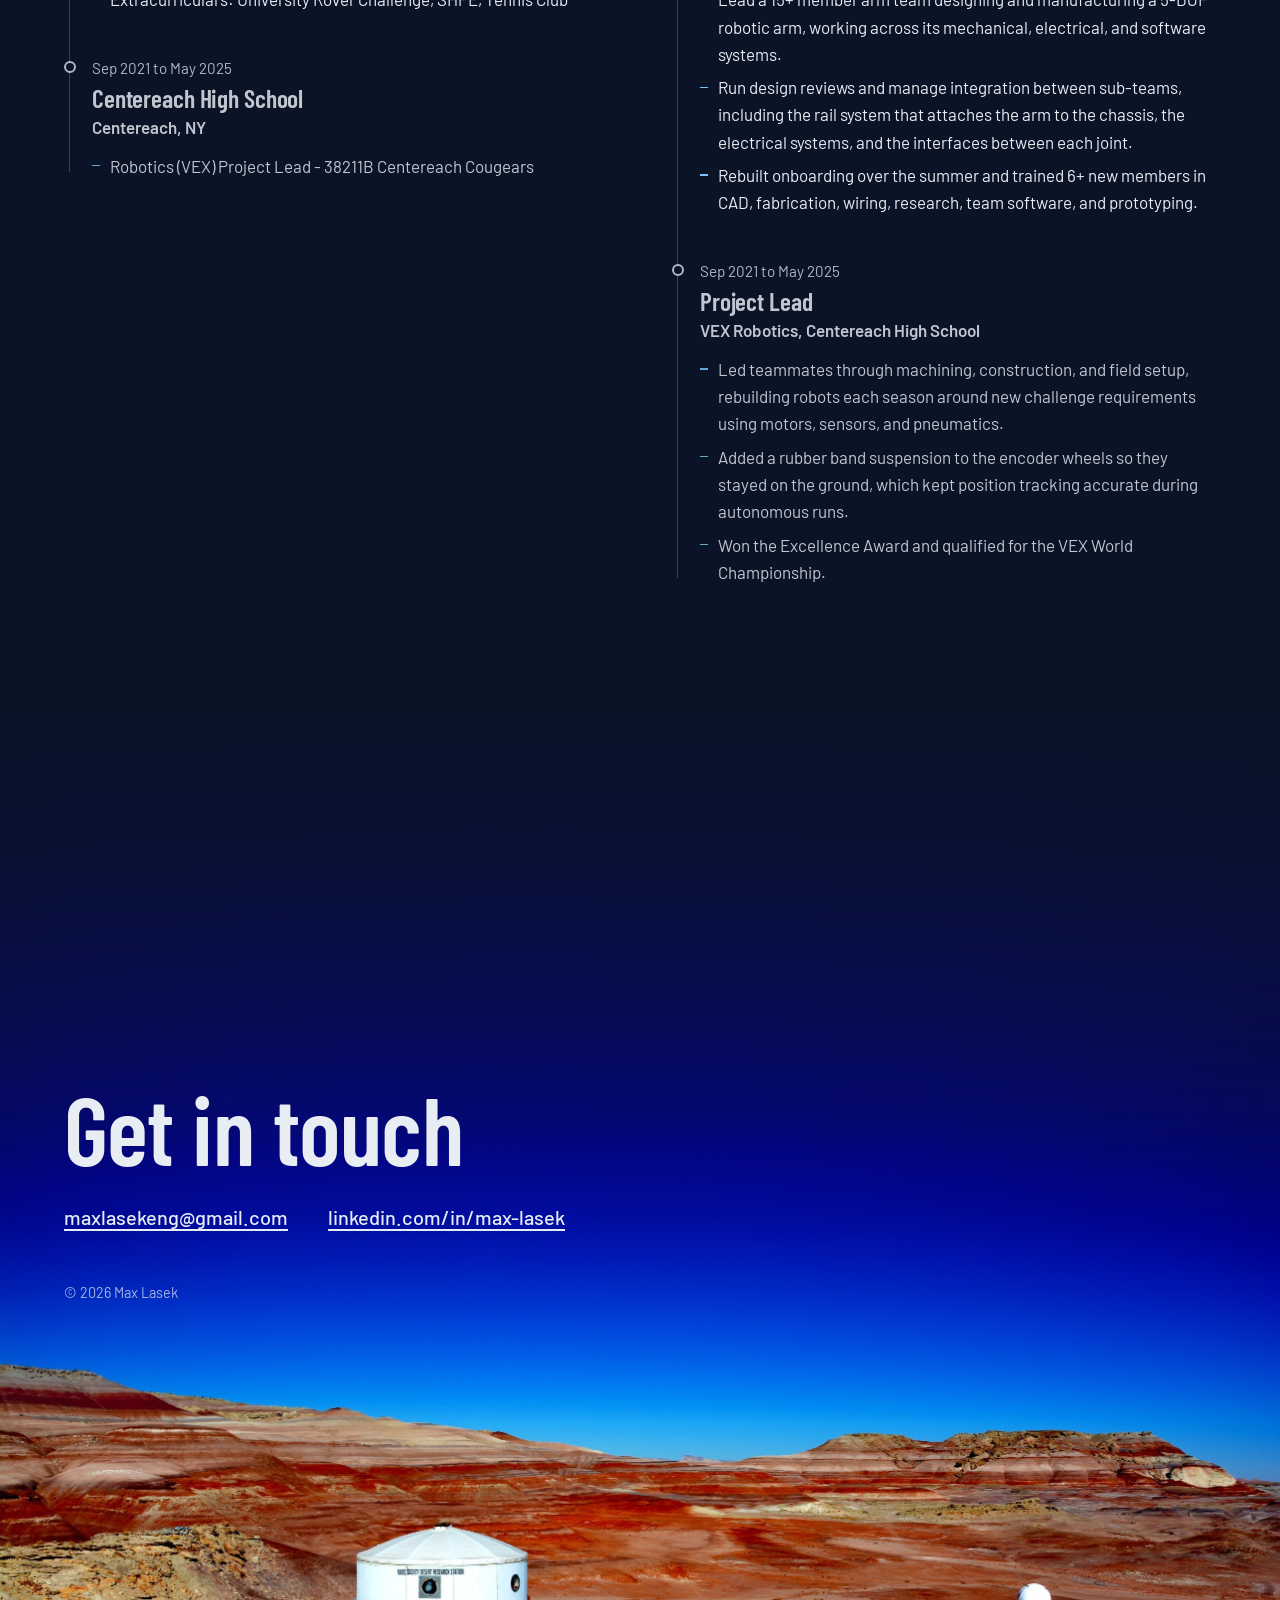
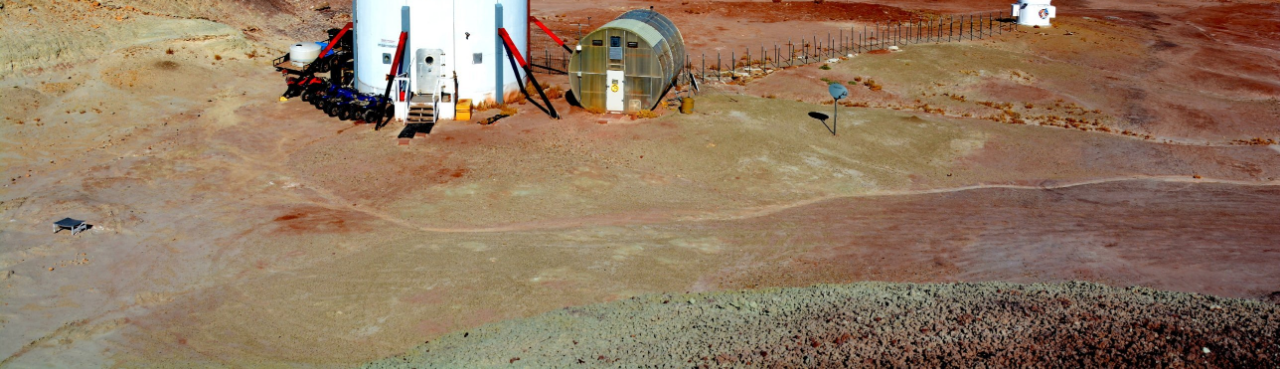
==== commit 484541e2: "Edit Home page via site editor" ====
--- a/index.html
+++ b/index.html
@@ -106,7 +106,7 @@
     <div class="wrap">
       <h2>Skills</h2>
       <div class="skills">
-        <div><h3>CAD and analysis</h3><ul><li>Fusion 360</li><li>SolidWorks</li><li>FEA</li><li>GD&amp;T</li><li>Tolerance analysis</li><li>Gear train design</li><li>Kinematics (DH)</li></ul></div>
+        <div><h3>CAD and analysis</h3><ul><li>Fusion 360</li><li>SolidWorks</li><li>FEA</li><li>GD&amp;T</li><li>Tolerance analysis</li><li>Kinematics (DH)</li></ul></div>
         <div><h3>Fabrication</h3><ul><li>3D printing</li><li>PrusaSlicer</li><li>Machining</li><li>Basic CNC and CAM</li><li>Laser cutting</li><li>Design for manufacturing</li></ul></div>
         <div><h3>Electrical</h3><ul><li>Arduino</li><li>Raspberry Pi 5</li><li>PID control</li><li>Motor control</li><li>Soldering</li><li>Power distribution</li><li>Voltage regulation</li></ul></div>
         <div><h3>Programming</h3><ul><li>Python</li><li>C++</li><li>Java</li><li>MATLAB</li></ul></div>
@@ -189,4 +189,5 @@
 
 
 
+
 </body></html>
--- a/css/style.css
+++ b/css/style.css
@@ -364,3 +364,30 @@
 .pcard .specs dt { font-size: 1.45rem; }
 .pcard .more { margin-top: auto; }
 @media (max-width: 54rem) { .pcard-grid { grid-template-columns: 1fr; } }
+
+/* ---------- Scroll bar ----------
+   A slim sky-blue bar on a night-navy track; it turns gold while you drag or hover it.
+   Chrome, Edge and Safari use the ::-webkit-scrollbar rules; Firefox uses scrollbar-color. */
+::-webkit-scrollbar { width: 12px; height: 12px; }
+::-webkit-scrollbar-track { background: #08101f; }
+::-webkit-scrollbar-thumb {
+  background: linear-gradient(180deg, #a9dcfb, #4f9fdc);
+  border: 3px solid #08101f;
+  border-radius: 999px;
+  min-height: 48px;
+}
+::-webkit-scrollbar-thumb:hover { background: linear-gradient(180deg, #ffd65c, #f2b90f); }
+::-webkit-scrollbar-thumb:active { background: #f2b90f; }
+::-webkit-scrollbar-corner { background: #08101f; }
+@supports not selector(::-webkit-scrollbar) {
+  html { scrollbar-color: #7cc4f7 #08101f; scrollbar-width: thin; }
+}
+
+/* ---------- Mouse pointer ----------
+   A sky-blue arrow everywhere, and a gold arrow with a sparkle over anything you can click.
+   The tip of the arrow (3, 2) is the click point. Text boxes keep the normal text cursor. */
+html { cursor: url("data:image/svg+xml,%3Csvg xmlns='http://www.w3.org/2000/svg' width='32' height='32' viewBox='0 0 32 32'%3E%3Cpath d='M3 2 L3 24 L9 18.5 L13 27.5 L16.6 26 L12.7 17.2 L20.5 17.2 Z' fill='%23a9dcfb' stroke='%2308101f' stroke-width='1.6' stroke-linejoin='round'/%3E%3C/svg%3E") 3 2, auto; }
+a, button, summary, label[for], select, [role="button"], .project-media, .pcard-media {
+  cursor: url("data:image/svg+xml,%3Csvg xmlns='http://www.w3.org/2000/svg' width='32' height='32' viewBox='0 0 32 32'%3E%3Cpath d='M3 2 L3 24 L9 18.5 L13 27.5 L16.6 26 L12.7 17.2 L20.5 17.2 Z' fill='%23f2b90f' stroke='%2308101f' stroke-width='1.6' stroke-linejoin='round'/%3E%3Cpath d='M25 3 L26.2 6.8 L30 8 L26.2 9.2 L25 13 L23.8 9.2 L20 8 L23.8 6.8 Z' fill='%23ffe08a' stroke='%2308101f' stroke-width='1' stroke-linejoin='round'/%3E%3C/svg%3E") 3 2, pointer;
+}
+input:not([type="button"]):not([type="submit"]), textarea, [contenteditable="true"] { cursor: text; }
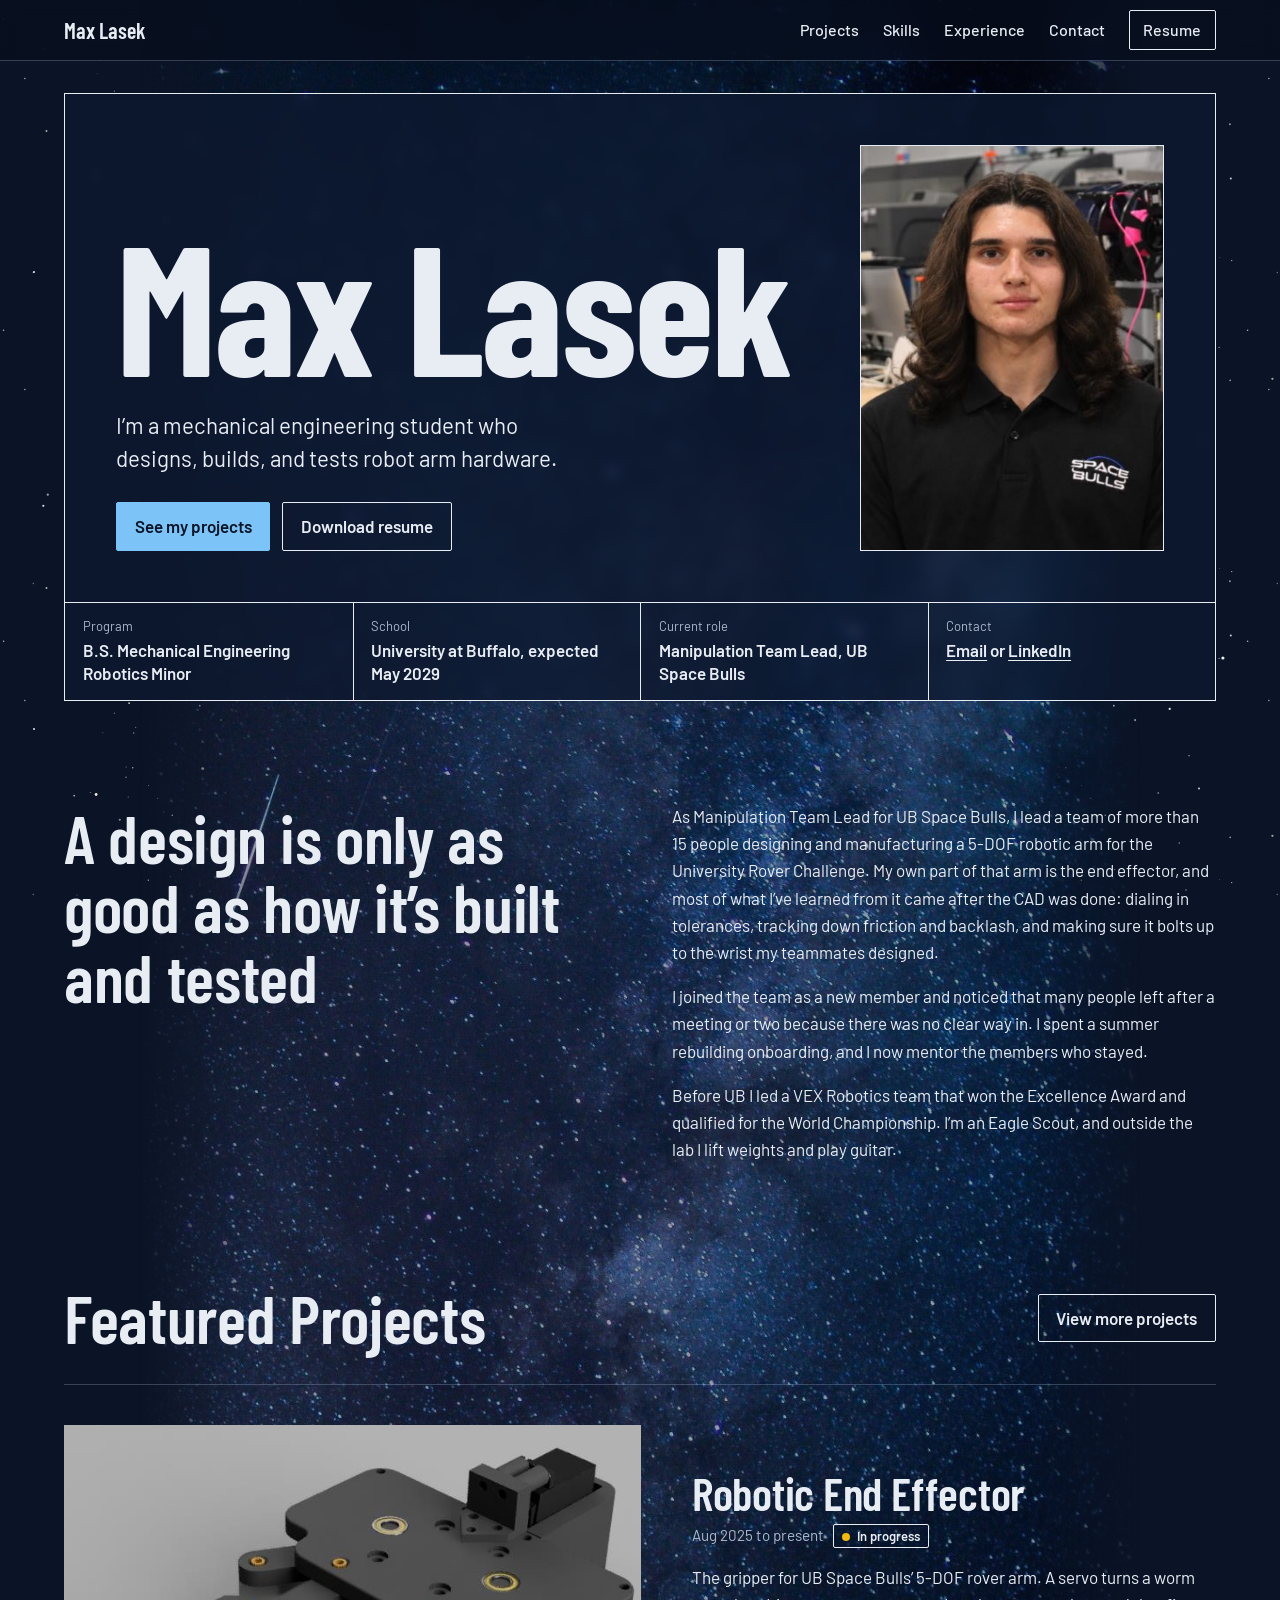
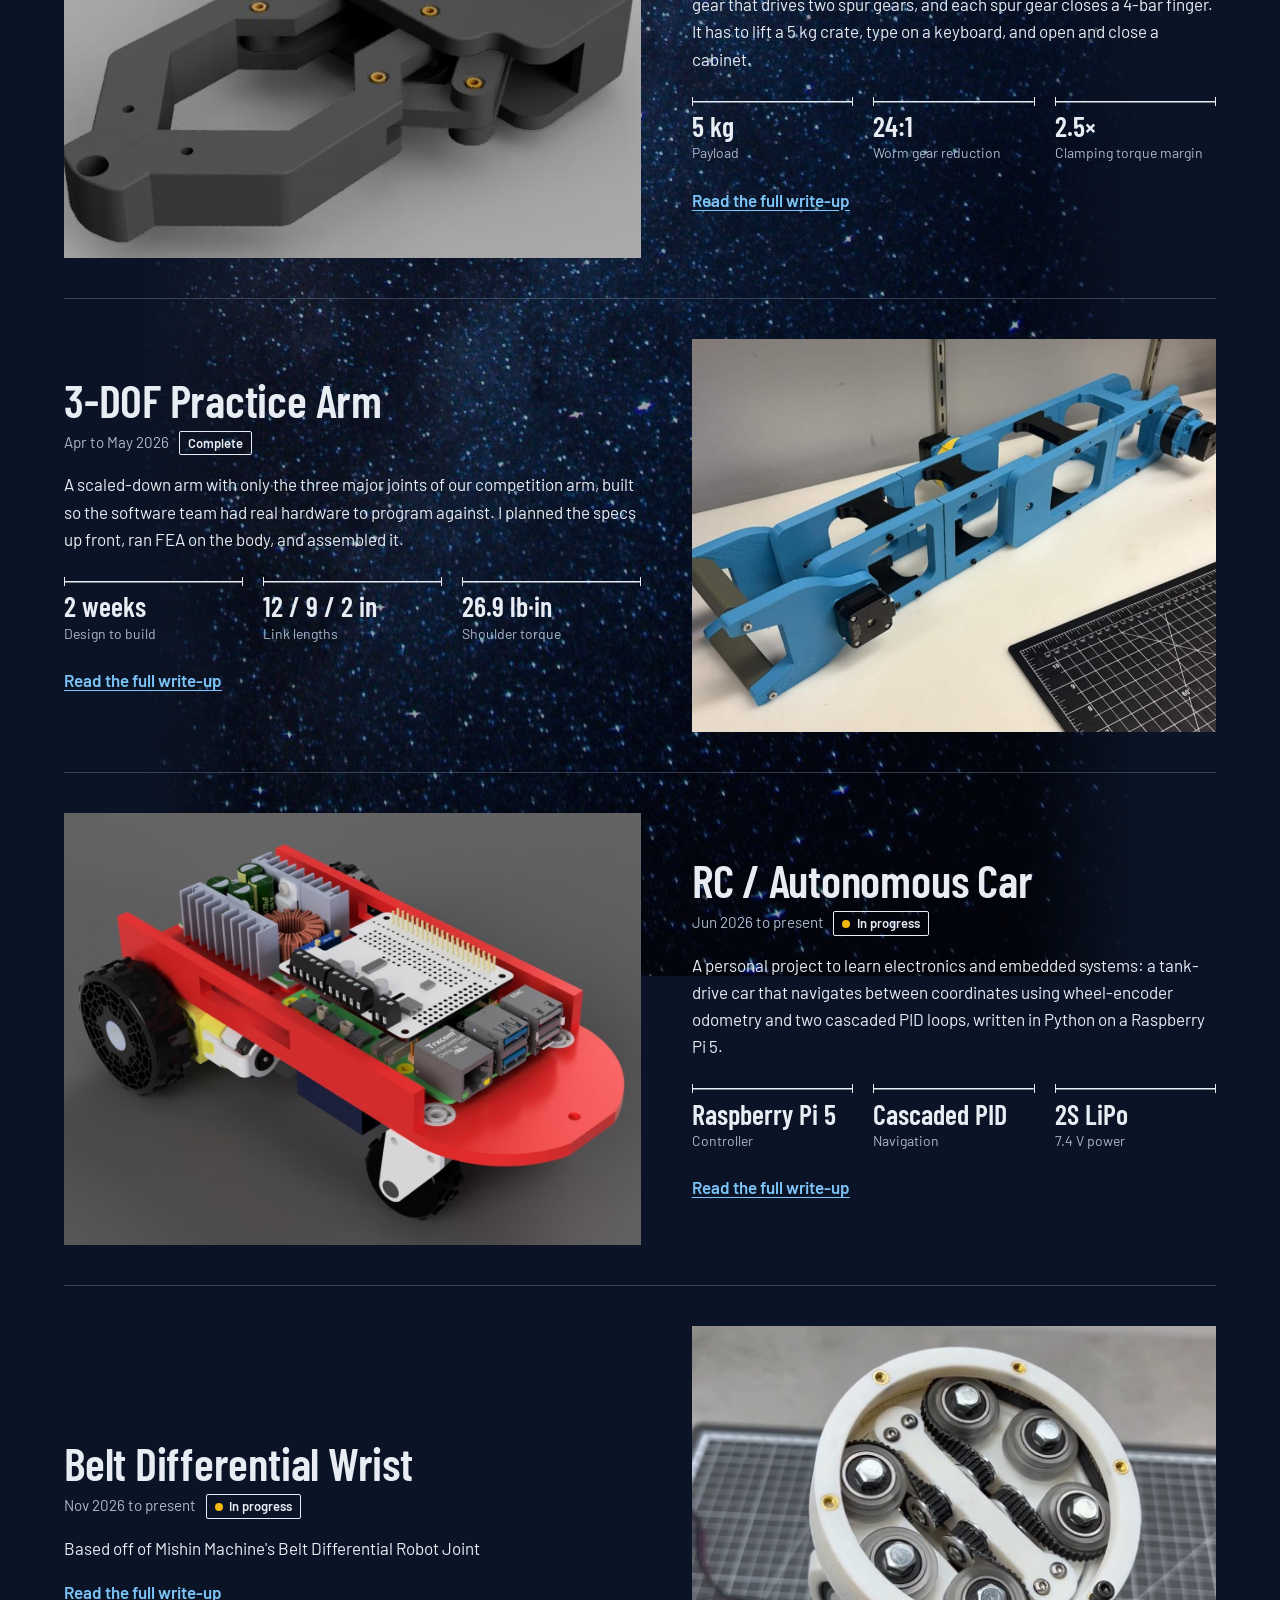
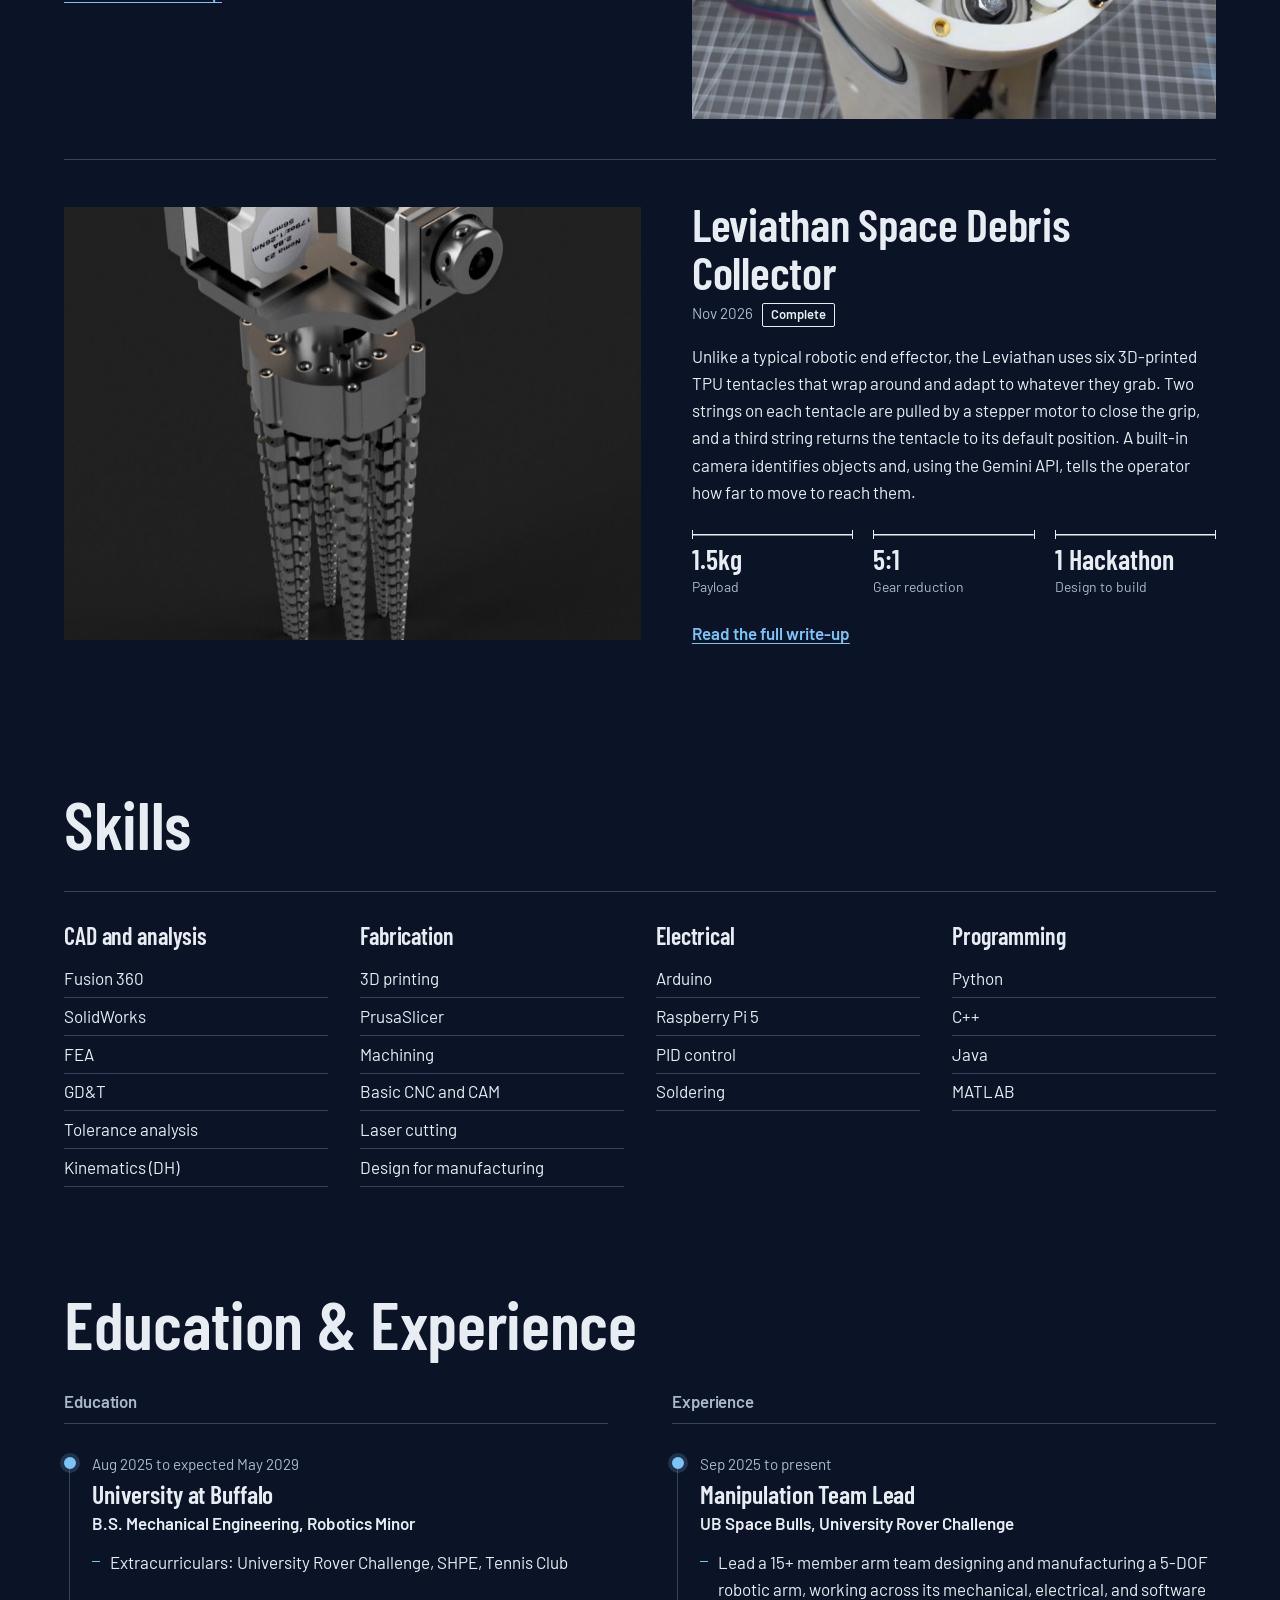
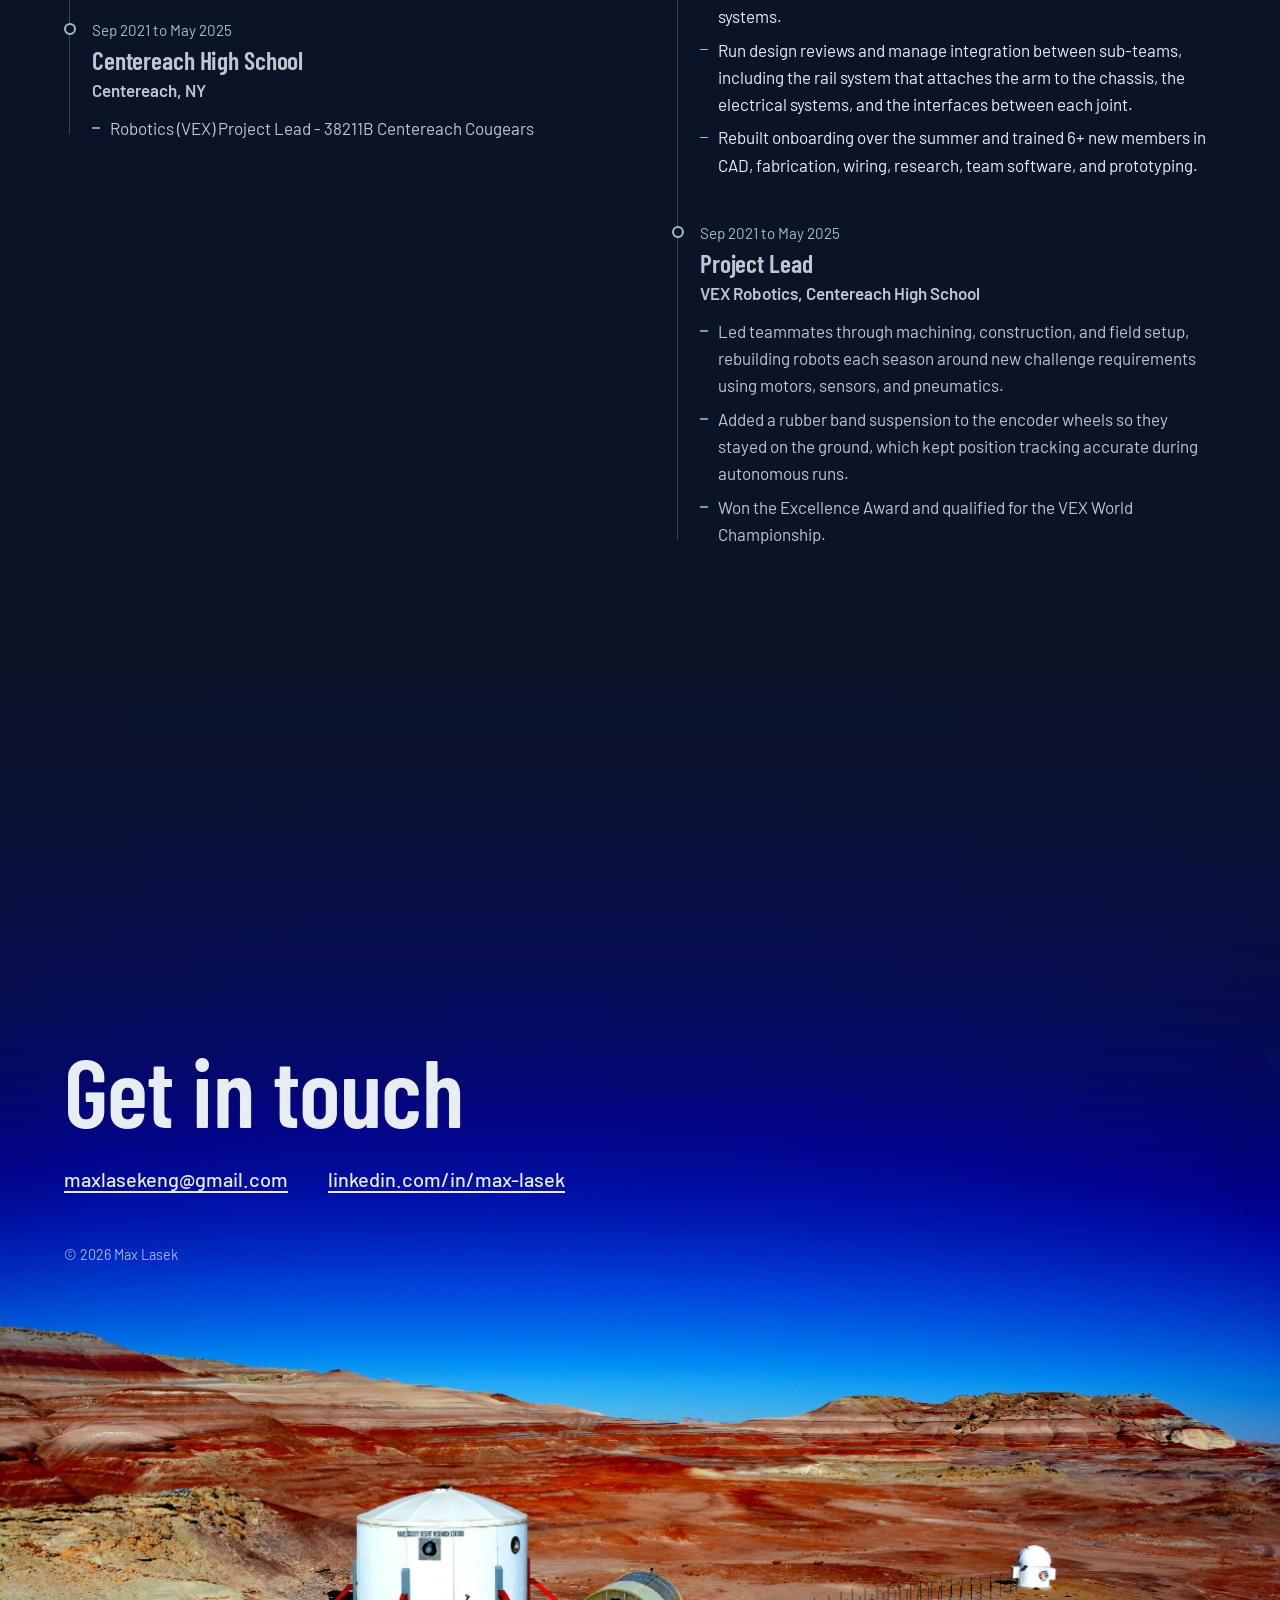
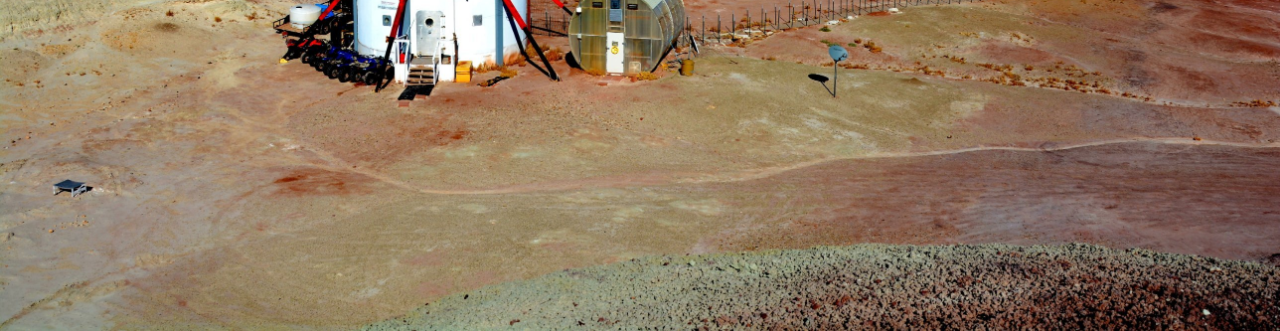
==== commit 882e5752: "Edit Home page via site editor" ====
--- a/index.html
+++ b/index.html
@@ -108,7 +108,7 @@
       <div class="skills">
         <div><h3>CAD and analysis</h3><ul><li>Fusion 360</li><li>SolidWorks</li><li>FEA</li><li>GD&amp;T</li><li>Tolerance analysis</li><li>Kinematics (DH)</li></ul></div>
         <div><h3>Fabrication</h3><ul><li>3D printing</li><li>PrusaSlicer</li><li>Machining</li><li>Basic CNC and CAM</li><li>Laser cutting</li><li>Design for manufacturing</li></ul></div>
-        <div><h3>Electrical</h3><ul><li>Arduino</li><li>Raspberry Pi 5</li><li>PID control</li><li>Motor control</li><li>Soldering</li><li>Power distribution</li><li>Voltage regulation</li></ul></div>
+        <div><h3>Electrical</h3><ul><li>Arduino</li><li>Raspberry Pi 5</li><li>PID control</li><li>Soldering</li></ul></div>
         <div><h3>Programming</h3><ul><li>Python</li><li>C++</li><li>Java</li><li>MATLAB</li></ul></div>
       </div>
     </div>
